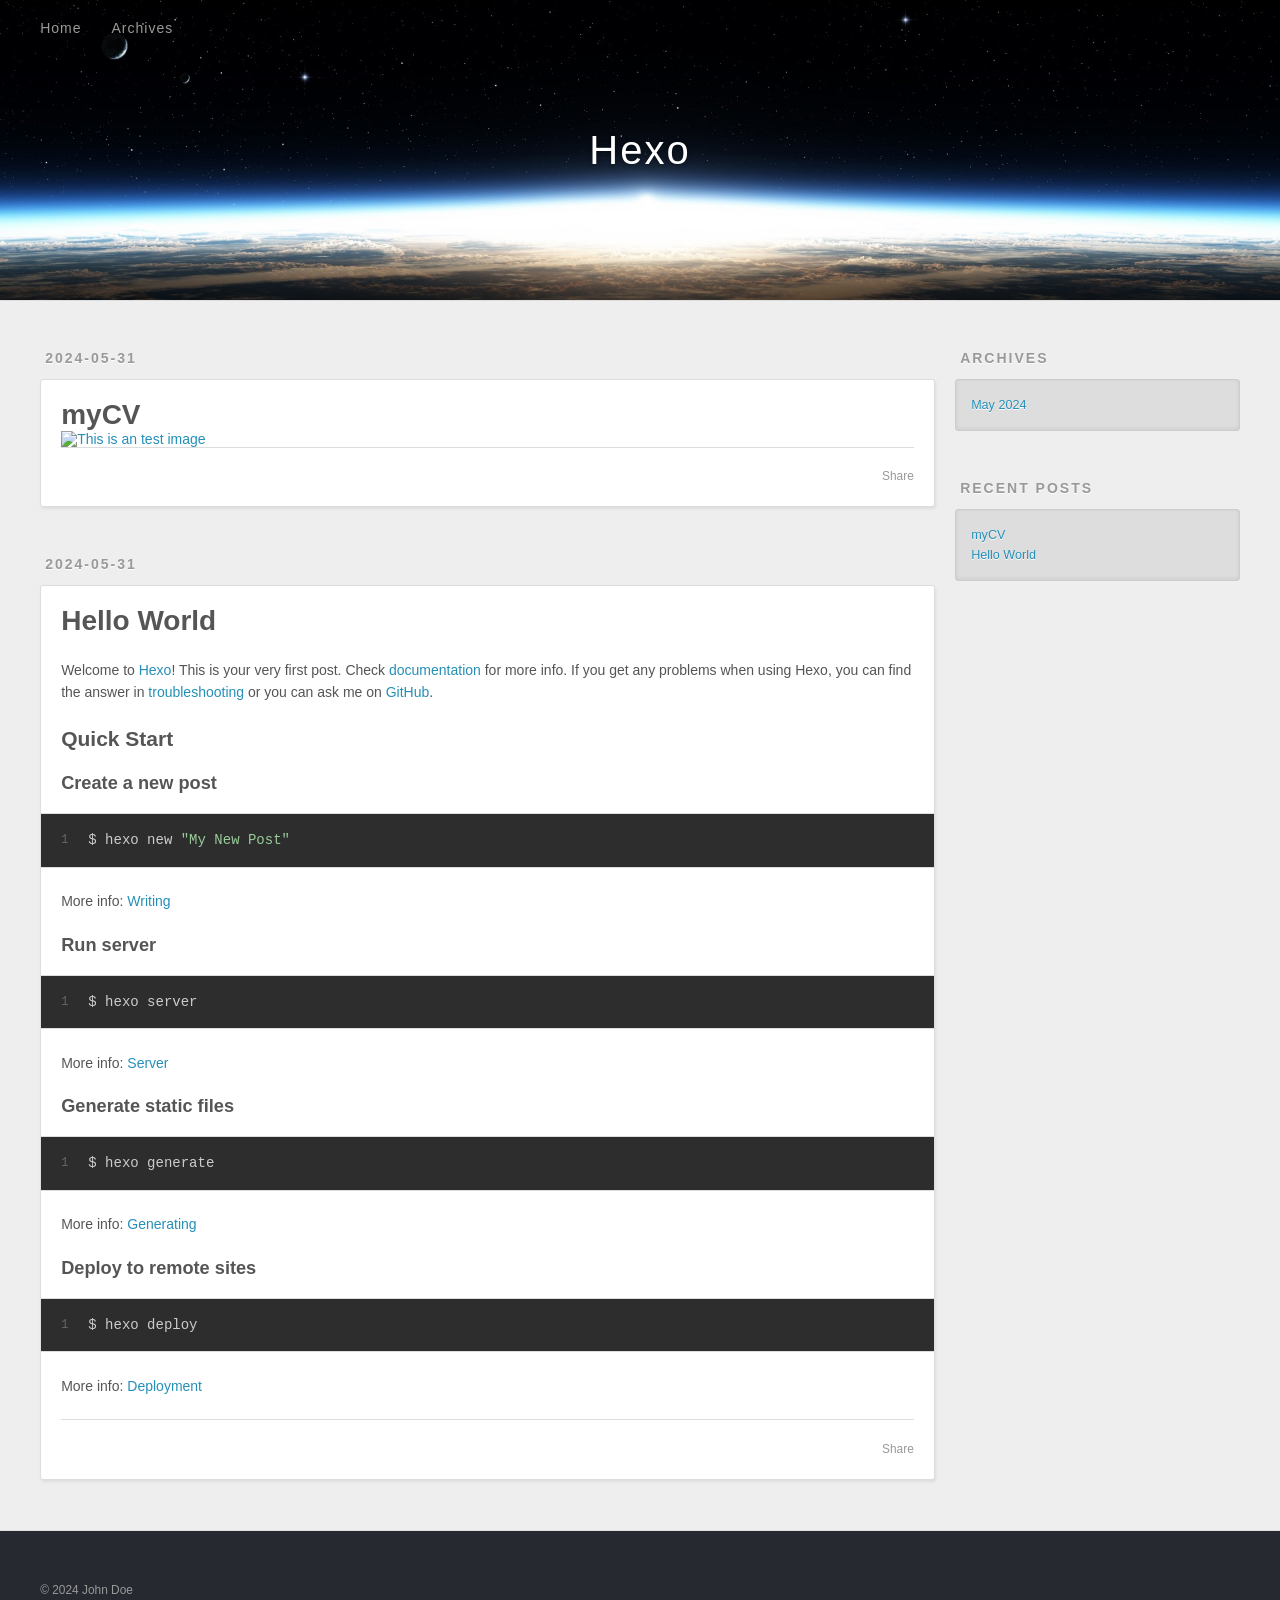
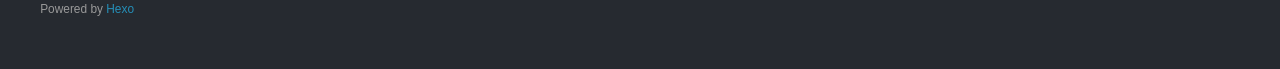
==== index.html @ aafa4cae "Site updated: 2024-05-31 17:45:19" ====
<!DOCTYPE html>
<html>
<head>
  <meta charset="utf-8">
  
  
  <title>Hexo</title>
  <meta name="viewport" content="width=device-width, initial-scale=1, shrink-to-fit=no">
  <meta property="og:type" content="website">
<meta property="og:title" content="Hexo">
<meta property="og:url" content="http://example.com/index.html">
<meta property="og:site_name" content="Hexo">
<meta property="og:locale" content="en_US">
<meta property="article:author" content="John Doe">
<meta name="twitter:card" content="summary">
  
    <link rel="alternate" href="/atom.xml" title="Hexo" type="application/atom+xml">
  
  
    <link rel="shortcut icon" href="/favicon.png">
  
  
  
<link rel="stylesheet" href="/css/style.css">

  
    
<link rel="stylesheet" href="/fancybox/jquery.fancybox.min.css">

  
  
<meta name="generator" content="Hexo 7.2.0"></head>

<body>
  <div id="container">
    <div id="wrap">
      <header id="header">
  <div id="banner"></div>
  <div id="header-outer" class="outer">
    <div id="header-title" class="inner">
      <h1 id="logo-wrap">
        <a href="/" id="logo">Hexo</a>
      </h1>
      
    </div>
    <div id="header-inner" class="inner">
      <nav id="main-nav">
        <a id="main-nav-toggle" class="nav-icon"><span class="fa fa-bars"></span></a>
        
          <a class="main-nav-link" href="/">Home</a>
        
          <a class="main-nav-link" href="/archives">Archives</a>
        
      </nav>
      <nav id="sub-nav">
        
        
          <a class="nav-icon" href="/atom.xml" title="RSS Feed"><span class="fa fa-rss"></span></a>
        
        <a class="nav-icon nav-search-btn" title="Search"><span class="fa fa-search"></span></a>
      </nav>
      <div id="search-form-wrap">
        <form action="//google.com/search" method="get" accept-charset="UTF-8" class="search-form"><input type="search" name="q" class="search-form-input" placeholder="Search"><button type="submit" class="search-form-submit">&#xF002;</button><input type="hidden" name="sitesearch" value="http://example.com"></form>
      </div>
    </div>
  </div>
</header>

      <div class="outer">
        <section id="main">
  
    <article id="post-myCV" class="h-entry article article-type-post" itemprop="blogPost" itemscope itemtype="https://schema.org/BlogPosting">
  <div class="article-meta">
    <a href="/2024/05/31/myCV/" class="article-date">
  <time class="dt-published" datetime="2024-05-31T06:48:18.000Z" itemprop="datePublished">2024-05-31</time>
</a>
    
  </div>
  <div class="article-inner">
    
    
      <header class="article-header">
        
  
    <h1 itemprop="name">
      <a class="p-name article-title" href="/2024/05/31/myCV/">myCV</a>
    </h1>
  

      </header>
    
    <div class="e-content article-entry" itemprop="articleBody">
      
        <img src="/2024/05/31/myCV/test.pdf" class="" title="This is an test image">
      
    </div>
    <footer class="article-footer">
      <a data-url="http://example.com/2024/05/31/myCV/" data-id="clwuhyy7l0001vku20iy27ddk" data-title="myCV" class="article-share-link"><span class="fa fa-share">Share</span></a>
      
      
      
    </footer>
  </div>
  
</article>



  
    <article id="post-hello-world" class="h-entry article article-type-post" itemprop="blogPost" itemscope itemtype="https://schema.org/BlogPosting">
  <div class="article-meta">
    <a href="/2024/05/31/hello-world/" class="article-date">
  <time class="dt-published" datetime="2024-05-31T06:04:32.401Z" itemprop="datePublished">2024-05-31</time>
</a>
    
  </div>
  <div class="article-inner">
    
    
      <header class="article-header">
        
  
    <h1 itemprop="name">
      <a class="p-name article-title" href="/2024/05/31/hello-world/">Hello World</a>
    </h1>
  

      </header>
    
    <div class="e-content article-entry" itemprop="articleBody">
      
        <p>Welcome to <a target="_blank" rel="noopener" href="https://hexo.io/">Hexo</a>! This is your very first post. Check <a target="_blank" rel="noopener" href="https://hexo.io/docs/">documentation</a> for more info. If you get any problems when using Hexo, you can find the answer in <a target="_blank" rel="noopener" href="https://hexo.io/docs/troubleshooting.html">troubleshooting</a> or you can ask me on <a target="_blank" rel="noopener" href="https://github.com/hexojs/hexo/issues">GitHub</a>.</p>
<h2 id="Quick-Start"><a href="#Quick-Start" class="headerlink" title="Quick Start"></a>Quick Start</h2><h3 id="Create-a-new-post"><a href="#Create-a-new-post" class="headerlink" title="Create a new post"></a>Create a new post</h3><figure class="highlight bash"><table><tr><td class="gutter"><pre><span class="line">1</span><br></pre></td><td class="code"><pre><span class="line">$ hexo new <span class="string">&quot;My New Post&quot;</span></span><br></pre></td></tr></table></figure>

<p>More info: <a target="_blank" rel="noopener" href="https://hexo.io/docs/writing.html">Writing</a></p>
<h3 id="Run-server"><a href="#Run-server" class="headerlink" title="Run server"></a>Run server</h3><figure class="highlight bash"><table><tr><td class="gutter"><pre><span class="line">1</span><br></pre></td><td class="code"><pre><span class="line">$ hexo server</span><br></pre></td></tr></table></figure>

<p>More info: <a target="_blank" rel="noopener" href="https://hexo.io/docs/server.html">Server</a></p>
<h3 id="Generate-static-files"><a href="#Generate-static-files" class="headerlink" title="Generate static files"></a>Generate static files</h3><figure class="highlight bash"><table><tr><td class="gutter"><pre><span class="line">1</span><br></pre></td><td class="code"><pre><span class="line">$ hexo generate</span><br></pre></td></tr></table></figure>

<p>More info: <a target="_blank" rel="noopener" href="https://hexo.io/docs/generating.html">Generating</a></p>
<h3 id="Deploy-to-remote-sites"><a href="#Deploy-to-remote-sites" class="headerlink" title="Deploy to remote sites"></a>Deploy to remote sites</h3><figure class="highlight bash"><table><tr><td class="gutter"><pre><span class="line">1</span><br></pre></td><td class="code"><pre><span class="line">$ hexo deploy</span><br></pre></td></tr></table></figure>

<p>More info: <a target="_blank" rel="noopener" href="https://hexo.io/docs/one-command-deployment.html">Deployment</a></p>

      
    </div>
    <footer class="article-footer">
      <a data-url="http://example.com/2024/05/31/hello-world/" data-id="clwuhyy7d0000vku21vg1c2cn" data-title="Hello World" class="article-share-link"><span class="fa fa-share">Share</span></a>
      
      
      
    </footer>
  </div>
  
</article>



  


</section>
        
          <aside id="sidebar">
  
    

  
    

  
    
  
    
  <div class="widget-wrap">
    <h3 class="widget-title">Archives</h3>
    <div class="widget">
      <ul class="archive-list"><li class="archive-list-item"><a class="archive-list-link" href="/archives/2024/05/">May 2024</a></li></ul>
    </div>
  </div>


  
    
  <div class="widget-wrap">
    <h3 class="widget-title">Recent Posts</h3>
    <div class="widget">
      <ul>
        
          <li>
            <a href="/2024/05/31/myCV/">myCV</a>
          </li>
        
          <li>
            <a href="/2024/05/31/hello-world/">Hello World</a>
          </li>
        
      </ul>
    </div>
  </div>

  
</aside>
        
      </div>
      <footer id="footer">
  
  <div class="outer">
    <div id="footer-info" class="inner">
      
      &copy; 2024 John Doe<br>
      Powered by <a href="https://hexo.io/" target="_blank">Hexo</a>
    </div>
  </div>
</footer>

    </div>
    <nav id="mobile-nav">
  
    <a href="/" class="mobile-nav-link">Home</a>
  
    <a href="/archives" class="mobile-nav-link">Archives</a>
  
</nav>
    


<script src="/js/jquery-3.6.4.min.js"></script>



  
<script src="/fancybox/jquery.fancybox.min.js"></script>




<script src="/js/script.js"></script>





  </div>
</body>
</html>
---- css/style.css ----
body {
  width: 100%;
}
body:before,
body:after {
  content: "";
  display: table;
}
body:after {
  clear: both;
}
html,
body,
div,
span,
applet,
object,
iframe,
h1,
h2,
h3,
h4,
h5,
h6,
p,
blockquote,
pre,
a,
abbr,
acronym,
address,
big,
cite,
code,
del,
dfn,
em,
img,
ins,
kbd,
q,
s,
samp,
small,
strike,
strong,
sub,
sup,
tt,
var,
dl,
dt,
dd,
ol,
ul,
li,
fieldset,
form,
label,
legend,
table,
caption,
tbody,
tfoot,
thead,
tr,
th,
td {
  margin: 0;
  padding: 0;
  border: 0;
  outline: 0;
  font-weight: inherit;
  font-style: inherit;
  font-family: inherit;
  font-size: 100%;
  vertical-align: baseline;
}
body {
  line-height: 1;
  color: #000;
  background: #fff;
}
ol,
ul {
  list-style: none;
}
table {
  border-collapse: separate;
  border-spacing: 0;
  vertical-align: middle;
}
caption,
th,
td {
  text-align: left;
  font-weight: normal;
  vertical-align: middle;
}
a img {
  border: none;
}
input,
button {
  margin: 0;
  padding: 0;
}
input::-moz-focus-inner,
button::-moz-focus-inner {
  border: 0;
  padding: 0;
}
html,
body,
#container {
  height: 100%;
}
body {
  background: #eee;
  font: 14px -apple-system, BlinkMacSystemFont, "Segoe UI", "Roboto", "Oxygen", "Ubuntu", "Cantarell", "Fira Sans", "Droid Sans", "Helvetica Neue", sans-serif;
  -webkit-text-size-adjust: 100%;
}
.outer {
  max-width: 1220px;
  margin: 0 auto;
  padding: 0 20px;
}
.outer:before,
.outer:after {
  content: "";
  display: table;
}
.outer:after {
  clear: both;
}
.inner {
  display: inline;
  float: left;
  width: 98.33333333333333%;
  margin: 0 0.833333333333333%;
}
.left,
.alignleft {
  float: left;
}
.right,
.alignright {
  float: right;
}
.clear {
  clear: both;
}
#container {
  position: relative;
}
.mobile-nav-on {
  overflow: hidden;
}
#wrap {
  height: 100%;
  width: 100%;
  position: absolute;
  top: 0;
  left: 0;
  -webkit-transition: 0.2s ease-out;
  -moz-transition: 0.2s ease-out;
  -ms-transition: 0.2s ease-out;
  transition: 0.2s ease-out;
  z-index: 1;
  background: #eee;
}
.mobile-nav-on #wrap {
  left: 280px;
}
@media screen and (min-width: 768px) {
  #main {
    display: inline;
    float: left;
    width: 73.33333333333333%;
    margin: 0 0.833333333333333%;
  }
}
.article-date,
.article-category-link,
.archive-year,
.widget-title {
  text-decoration: none;
  text-transform: uppercase;
  letter-spacing: 2px;
  color: #999;
  margin-bottom: 1em;
  margin-left: 5px;
  line-height: 1em;
  text-shadow: 0 1px #fff;
  font-weight: bold;
}
.article-inner,
.archive-article-inner {
  background: #fff;
  -webkit-box-shadow: 1px 2px 3px #ddd;
  box-shadow: 1px 2px 3px #ddd;
  border: 1px solid #ddd;
  border-radius: 3px;
}
.article-entry h1,
.widget h1 {
  font-size: 2em;
}
.article-entry h2,
.widget h2 {
  font-size: 1.5em;
}
.article-entry h3,
.widget h3 {
  font-size: 1.3em;
}
.article-entry h4,
.widget h4 {
  font-size: 1.2em;
}
.article-entry h5,
.widget h5 {
  font-size: 1em;
}
.article-entry h6,
.widget h6 {
  font-size: 1em;
  color: #999;
}
.article-entry hr,
.widget hr {
  border: 1px dashed #ddd;
}
.article-entry strong,
.widget strong {
  font-weight: bold;
}
.article-entry em,
.widget em,
.article-entry cite,
.widget cite {
  font-style: italic;
}
.article-entry sup,
.widget sup,
.article-entry sub,
.widget sub {
  font-size: 0.75em;
  line-height: 0;
  position: relative;
  vertical-align: baseline;
}
.article-entry sup,
.widget sup {
  top: -0.5em;
}
.article-entry sub,
.widget sub {
  bottom: -0.2em;
}
.article-entry small,
.widget small {
  font-size: 0.85em;
}
.article-entry acronym,
.widget acronym,
.article-entry abbr,
.widget abbr {
  border-bottom: 1px dotted;
}
.article-entry ul,
.widget ul,
.article-entry ol,
.widget ol,
.article-entry dl,
.widget dl {
  margin: 0 20px;
  line-height: 1.6em;
}
.article-entry ul ul,
.widget ul ul,
.article-entry ol ul,
.widget ol ul,
.article-entry ul ol,
.widget ul ol,
.article-entry ol ol,
.widget ol ol {
  margin-top: 0;
  margin-bottom: 0;
}
.article-entry ul,
.widget ul {
  list-style: disc;
}
.article-entry ol,
.widget ol {
  list-style: decimal;
}
.article-entry dt,
.widget dt {
  font-weight: bold;
}
#header {
  height: 300px;
  position: relative;
  border-bottom: 1px solid #ddd;
}
#header:before,
#header:after {
  content: "";
  position: absolute;
  left: 0;
  right: 0;
  height: 40px;
}
#header:before {
  top: 0;
  background: -webkit-linear-gradient(rgba(0,0,0,0.2), transparent);
  background: -moz-linear-gradient(rgba(0,0,0,0.2), transparent);
  background: -ms-linear-gradient(rgba(0,0,0,0.2), transparent);
  background: linear-gradient(rgba(0,0,0,0.2), transparent);
}
#header:after {
  bottom: 0;
  background: -webkit-linear-gradient(transparent, rgba(0,0,0,0.2));
  background: -moz-linear-gradient(transparent, rgba(0,0,0,0.2));
  background: -ms-linear-gradient(transparent, rgba(0,0,0,0.2));
  background: linear-gradient(transparent, rgba(0,0,0,0.2));
}
#header-outer {
  height: 100%;
  position: relative;
}
#header-inner {
  position: relative;
  overflow: hidden;
}
#banner {
  position: absolute;
  top: 0;
  left: 0;
  width: 100%;
  height: 100%;
  background: url("images/banner.jpg") center #000;
  background-size: cover;
  z-index: -1;
}
#header-title {
  text-align: center;
  height: 40px;
  position: absolute;
  top: 50%;
  left: 0;
  margin-top: -20px;
}
#logo,
#subtitle {
  text-decoration: none;
  color: #fff;
  font-weight: 300;
  text-shadow: 0 1px 4px rgba(0,0,0,0.3);
}
#logo {
  font-size: 40px;
  line-height: 40px;
  letter-spacing: 2px;
}
#subtitle {
  font-size: 16px;
  line-height: 16px;
  letter-spacing: 1px;
}
#subtitle-wrap {
  margin-top: 16px;
}
#main-nav {
  float: left;
  margin-left: -15px;
}
.nav-icon,
.main-nav-link {
  float: left;
  color: #fff;
  opacity: 0.6;
  text-decoration: none;
  text-shadow: 0 1px rgba(0,0,0,0.2);
  -webkit-transition: opacity 0.2s;
  -moz-transition: opacity 0.2s;
  -ms-transition: opacity 0.2s;
  transition: opacity 0.2s;
  display: block;
  padding: 20px 15px;
}
.nav-icon:hover,
.main-nav-link:hover {
  opacity: 1;
}
.nav-icon {
  text-align: center;
  font-size: 14px;
  width: 14px;
  height: 14px;
  padding: 20px 15px;
  position: relative;
  cursor: pointer;
}
.main-nav-link {
  font-weight: 300;
  letter-spacing: 1px;
}
@media screen and (max-width: 479px) {
  .main-nav-link {
    display: none;
  }
}
#main-nav-toggle {
  display: none;
}
@media screen and (max-width: 479px) {
  #main-nav-toggle {
    display: block;
  }
}
#sub-nav {
  float: right;
  margin-right: -15px;
}
#search-form-wrap {
  position: absolute;
  top: 15px;
  width: 150px;
  height: 30px;
  right: -150px;
  opacity: 0;
  -webkit-transition: 0.2s ease-out;
  -moz-transition: 0.2s ease-out;
  -ms-transition: 0.2s ease-out;
  transition: 0.2s ease-out;
}
#search-form-wrap.on {
  opacity: 1;
  right: 0;
}
@media screen and (max-width: 479px) {
  #search-form-wrap {
    width: 100%;
    right: -100%;
  }
}
.search-form {
  position: absolute;
  top: 0;
  left: 0;
  right: 0;
  background: #fff;
  padding: 5px 15px;
  border-radius: 15px;
  -webkit-box-shadow: 0 0 10px rgba(0,0,0,0.3);
  box-shadow: 0 0 10px rgba(0,0,0,0.3);
}
.search-form-input {
  border: none;
  background: none;
  color: #555;
  width: 100%;
  font: 13px -apple-system, BlinkMacSystemFont, "Segoe UI", "Roboto", "Oxygen", "Ubuntu", "Cantarell", "Fira Sans", "Droid Sans", "Helvetica Neue", sans-serif;
  outline: none;
}
.search-form-input::-webkit-search-results-decoration,
.search-form-input::-webkit-search-cancel-button {
  -webkit-appearance: none;
}
.search-form-submit {
  position: absolute;
  top: 50%;
  right: 10px;
  margin-top: -7px;
  font: 13px ForkAwesome;
  border: none;
  background: none;
  color: #bbb;
  cursor: pointer;
}
.search-form-submit:hover,
.search-form-submit:focus {
  color: #777;
}
.article {
  margin: 50px 0;
}
.article-inner {
  overflow: hidden;
}
.article-meta:before,
.article-meta:after {
  content: "";
  display: table;
}
.article-meta:after {
  clear: both;
}
.article-date {
  float: left;
}
.article-category {
  float: left;
  line-height: 1em;
  color: #ccc;
  text-shadow: 0 1px #fff;
  margin-left: 8px;
}
.article-category:before {
  content: "\2022";
}
.article-category-link {
  margin: 0 12px 1em;
}
.article-header {
  padding: 20px 20px 0;
}
.article-title {
  text-decoration: none;
  font-size: 2em;
  font-weight: bold;
  color: #555;
  line-height: 1.1em;
  -webkit-transition: color 0.2s;
  -moz-transition: color 0.2s;
  -ms-transition: color 0.2s;
  transition: color 0.2s;
}
a.article-title:hover {
  color: #258fb8;
}
.article-entry {
  color: #555;
  padding: 0 20px;
}
.article-entry:before,
.article-entry:after {
  content: "";
  display: table;
}
.article-entry:after {
  clear: both;
}
.article-entry p,
.article-entry table {
  line-height: 1.6em;
  margin: 1.6em 0;
}
.article-entry h1,
.article-entry h2,
.article-entry h3,
.article-entry h4,
.article-entry h5,
.article-entry h6 {
  font-weight: bold;
}
.article-entry h1,
.article-entry h2,
.article-entry h3,
.article-entry h4,
.article-entry h5,
.article-entry h6 {
  line-height: 1.1em;
  margin: 1.1em 0;
}
.article-entry a {
  color: #258fb8;
  text-decoration: none;
}
.article-entry a:hover {
  text-decoration: underline;
}
.article-entry ul,
.article-entry ol,
.article-entry dl {
  margin-top: 1.6em;
  margin-bottom: 1.6em;
}
.article-entry img,
.article-entry video {
  max-width: 100%;
  height: auto;
  display: block;
  margin: auto;
}
.article-entry iframe {
  border: none;
}
.article-entry table {
  width: 100%;
  border-collapse: collapse;
  border-spacing: 0;
}
.article-entry th {
  font-weight: bold;
  border-bottom: 3px solid #ddd;
  padding-bottom: 0.5em;
}
.article-entry td {
  border-bottom: 1px solid #ddd;
  padding: 10px 0;
}
.article-entry blockquote {
  font-family: Georgia, "Times New Roman", serif;
  margin: 1.6em 20px;
  text-align: center;
}
.article-entry blockquote footer {
  font-size: 14px;
  margin: 1.6em 0;
  font-family: -apple-system, BlinkMacSystemFont, "Segoe UI", "Roboto", "Oxygen", "Ubuntu", "Cantarell", "Fira Sans", "Droid Sans", "Helvetica Neue", sans-serif;
}
.article-entry blockquote footer cite:before {
  content: "—";
  padding: 0 0.5em;
}
.article-entry .pullquote {
  text-align: left;
  width: 45%;
  margin: 0;
}
.article-entry .pullquote.left {
  margin-left: 0.5em;
  margin-right: 1em;
}
.article-entry .pullquote.right {
  margin-right: 0.5em;
  margin-left: 1em;
}
.article-entry .caption {
  color: #999;
  display: block;
  font-size: 0.9em;
  margin-top: 0.5em;
  position: relative;
  text-align: center;
}
.article-entry .video-container {
  position: relative;
  padding-top: 56.25%;
  height: 0;
  overflow: hidden;
}
.article-entry .video-container iframe,
.article-entry .video-container object,
.article-entry .video-container embed {
  position: absolute;
  top: 0;
  left: 0;
  width: 100%;
  height: 100%;
  margin-top: 0;
}
.article-more-link a {
  display: inline-block;
  line-height: 1em;
  padding: 6px 15px;
  border-radius: 15px;
  background: #eee;
  color: #999;
  text-shadow: 0 1px #fff;
  text-decoration: none;
}
.article-more-link a:hover {
  background: #258fb8;
  color: #fff;
  text-decoration: none;
  text-shadow: 0 1px #1e7293;
}
.article-footer {
  font-size: 0.85em;
  line-height: 1.6em;
  border-top: 1px solid #ddd;
  padding-top: 1.6em;
  margin: 0 20px 20px;
}
.article-footer:before,
.article-footer:after {
  content: "";
  display: table;
}
.article-footer:after {
  clear: both;
}
.article-footer a {
  color: #999;
  text-decoration: none;
}
.article-footer a:hover {
  color: #555;
}
.article-tag-list-item {
  float: left;
  margin-right: 10px;
}
.article-tag-list-link:before {
  content: "#";
}
.article-comment-link {
  float: right;
}
.article-comment-link:before {
  padding-right: 8px;
}
.article-share-link {
  cursor: pointer;
  float: right;
  margin-left: 20px;
}
.article-share-link:before {
  padding-right: 6px;
}
#article-nav {
  position: relative;
}
#article-nav:before,
#article-nav:after {
  content: "";
  display: table;
}
#article-nav:after {
  clear: both;
}
@media screen and (min-width: 768px) {
  #article-nav {
    margin: 50px 0;
  }
  #article-nav:before {
    width: 8px;
    height: 8px;
    position: absolute;
    top: 50%;
    left: 50%;
    margin-top: -4px;
    margin-left: -4px;
    content: "";
    border-radius: 50%;
    background: #ddd;
    -webkit-box-shadow: 0 1px 2px #fff;
    box-shadow: 0 1px 2px #fff;
  }
}
.article-nav-link-wrap {
  text-decoration: none;
  text-shadow: 0 1px #fff;
  color: #999;
  -webkit-box-sizing: border-box;
  -moz-box-sizing: border-box;
  box-sizing: border-box;
  margin-top: 50px;
  text-align: center;
  display: block;
}
.article-nav-link-wrap:hover {
  color: #555;
}
@media screen and (min-width: 768px) {
  .article-nav-link-wrap {
    width: 50%;
    margin-top: 0;
  }
}
@media screen and (min-width: 768px) {
  #article-nav-newer {
    float: left;
    text-align: right;
    padding-right: 20px;
  }
}
@media screen and (min-width: 768px) {
  #article-nav-older {
    float: right;
    text-align: left;
    padding-left: 20px;
  }
}
.article-nav-caption {
  text-transform: uppercase;
  letter-spacing: 2px;
  color: #ddd;
  line-height: 1em;
  font-weight: bold;
}
#article-nav-newer .article-nav-caption {
  margin-right: -2px;
}
.article-nav-title {
  font-size: 0.85em;
  line-height: 1.6em;
  margin-top: 0.5em;
}
.article-share-box {
  position: absolute;
  display: none;
  background: #fff;
  -webkit-box-shadow: 1px 2px 10px rgba(0,0,0,0.2);
  box-shadow: 1px 2px 10px rgba(0,0,0,0.2);
  border-radius: 3px;
  margin-left: -145px;
  overflow: hidden;
  z-index: 1;
}
.article-share-box.on {
  display: block;
}
.article-share-input {
  width: 100%;
  background: none;
  -webkit-box-sizing: border-box;
  -moz-box-sizing: border-box;
  box-sizing: border-box;
  font: 14px -apple-system, BlinkMacSystemFont, "Segoe UI", "Roboto", "Oxygen", "Ubuntu", "Cantarell", "Fira Sans", "Droid Sans", "Helvetica Neue", sans-serif;
  padding: 0 15px;
  color: #555;
  outline: none;
  border: 1px solid #ddd;
  border-radius: 3px 3px 0 0;
  height: 36px;
  line-height: 36px;
}
.article-share-links {
  background: #eee;
}
.article-share-links:before,
.article-share-links:after {
  content: "";
  display: table;
}
.article-share-links:after {
  clear: both;
}
.article-share-twitter,
.article-share-facebook,
.article-share-pinterest,
.article-share-linkedin {
  width: 50px;
  height: 36px;
  display: block;
  float: left;
  position: relative;
  color: #999;
  text-shadow: 0 1px #fff;
}
.article-share-twitter:before,
.article-share-facebook:before,
.article-share-pinterest:before,
.article-share-linkedin:before {
  font-size: 20px;
  width: 20px;
  height: 20px;
  position: absolute;
  top: 50%;
  left: 50%;
  margin-top: -10px;
  margin-left: -10px;
  text-align: center;
}
.article-share-twitter:hover,
.article-share-facebook:hover,
.article-share-pinterest:hover,
.article-share-linkedin:hover {
  color: #fff;
}
.article-share-twitter:hover {
  background: #00aced;
  text-shadow: 0 1px #008abe;
}
.article-share-facebook:hover {
  background: #3b5998;
  text-shadow: 0 1px #2f477a;
}
.article-share-pinterest:hover {
  background: #cb2027;
  text-shadow: 0 1px #a21a1f;
}
.article-share-linkedin:hover {
  background: #0077b5;
  text-shadow: 0 1px #005f91;
}
.article-gallery {
  background: #000;
  position: relative;
}
.article-gallery-photos {
  position: relative;
  overflow: hidden;
}
.article-gallery-img {
  display: none;
  max-width: 100%;
}
.article-gallery-img:first-child {
  display: block;
}
.article-gallery-img.loaded {
  position: absolute;
  display: block;
}
.article-gallery-img img {
  display: block;
  max-width: 100%;
  margin: 0 auto;
}
#comments {
  background: #fff;
  -webkit-box-shadow: 1px 2px 3px #ddd;
  box-shadow: 1px 2px 3px #ddd;
  padding: 20px;
  border: 1px solid #ddd;
  border-radius: 3px;
  margin: 50px 0;
}
#comments a {
  color: #258fb8;
}
.archives-wrap {
  margin: 50px 0;
}
.archives:before,
.archives:after {
  content: "";
  display: table;
}
.archives:after {
  clear: both;
}
.archive-year-wrap {
  margin-bottom: 1em;
}
.archives {
  -webkit-column-gap: 10px;
  -moz-column-gap: 10px;
  column-gap: 10px;
}
@media screen and (min-width: 480px) and (max-width: 767px) {
  .archives {
    -webkit-column-count: 2;
    -moz-column-count: 2;
    column-count: 2;
  }
}
@media screen and (min-width: 768px) {
  .archives {
    -webkit-column-count: 3;
    -moz-column-count: 3;
    column-count: 3;
  }
}
.archive-article {
  -webkit-column-break-inside: avoid;
  page-break-inside: avoid;
  overflow: hidden;
  break-inside: avoid-column;
}
.archive-article-inner {
  padding: 10px;
  margin-bottom: 15px;
}
.archive-article-title {
  text-decoration: none;
  font-weight: bold;
  color: #555;
  -webkit-transition: color 0.2s;
  -moz-transition: color 0.2s;
  -ms-transition: color 0.2s;
  transition: color 0.2s;
  line-height: 1.6em;
}
.archive-article-title:hover {
  color: #258fb8;
}
.archive-article-footer {
  margin-top: 1em;
}
.archive-article-date {
  color: #999;
  text-decoration: none;
  font-size: 0.85em;
  line-height: 1em;
  margin-bottom: 0.5em;
  display: block;
}
#page-nav {
  margin: 50px auto;
  background: #fff;
  -webkit-box-shadow: 1px 2px 3px #ddd;
  box-shadow: 1px 2px 3px #ddd;
  border: 1px solid #ddd;
  border-radius: 3px;
  text-align: center;
  color: #999;
  overflow: hidden;
}
#page-nav:before,
#page-nav:after {
  content: "";
  display: table;
}
#page-nav:after {
  clear: both;
}
#page-nav a,
#page-nav span {
  padding: 10px 20px;
  line-height: 1;
  height: 2ex;
}
#page-nav a {
  color: #999;
  text-decoration: none;
}
#page-nav a:hover {
  background: #999;
  color: #fff;
}
#page-nav .prev {
  float: left;
}
#page-nav .next {
  float: right;
}
#page-nav .page-number {
  display: inline-block;
}
@media screen and (max-width: 479px) {
  #page-nav .page-number {
    display: none;
  }
}
#page-nav .current {
  color: #555;
  font-weight: bold;
}
#page-nav .space {
  color: #ddd;
}
#footer {
  background: #262a30;
  padding: 50px 0;
  border-top: 1px solid #ddd;
  color: #999;
}
#footer a {
  color: #258fb8;
  text-decoration: none;
}
#footer a:hover {
  text-decoration: underline;
}
#footer-info {
  line-height: 1.6em;
  font-size: 0.85em;
}
.article-entry pre,
.article-entry .highlight {
  background: #2d2d2d;
  margin: 0 -20px;
  padding: 15px 20px;
  border-style: solid;
  border-color: #ddd;
  border-width: 1px 0;
  overflow: auto;
  color: #ccc;
  line-height: 22.400000000000002px;
}
.article-entry .highlight .gutter pre,
.article-entry .gist .gist-file .gist-data .line-numbers {
  color: #666;
  font-size: 0.85em;
}
.article-entry pre,
.article-entry code {
  font-family: "Source Code Pro", Consolas, Monaco, Menlo, Consolas, monospace;
}
.article-entry code {
  background: #eee;
  text-shadow: 0 1px #fff;
  padding: 0 0.3em;
}
.article-entry pre code {
  background: none;
  text-shadow: none;
  padding: 0;
}
.article-entry .highlight pre {
  border: none;
  margin: 0;
  padding: 0;
}
.article-entry .highlight table {
  margin: 0;
  width: auto;
}
.article-entry .highlight td {
  border: none;
  padding: 0;
}
.article-entry .highlight figcaption {
  font-size: 0.85em;
  color: #999;
  line-height: 1em;
  margin-bottom: 1em;
}
.article-entry .highlight figcaption:before,
.article-entry .highlight figcaption:after {
  content: "";
  display: table;
}
.article-entry .highlight figcaption:after {
  clear: both;
}
.article-entry .highlight figcaption a {
  float: right;
}
.article-entry .highlight .gutter {
  -moz-user-select: none;
  -ms-user-select: none;
  -webkit-user-select: none;
  -webkit-user-select: none;
  -moz-user-select: none;
  -ms-user-select: none;
  user-select: none;
}
.article-entry .highlight .gutter pre {
  text-align: right;
  padding-right: 20px;
}
.article-entry .highlight .line {
  height: 22.400000000000002px;
}
.article-entry .highlight .line.marked {
  background: #515151;
}
.article-entry .gist {
  margin: 0 -20px;
  border-style: solid;
  border-color: #ddd;
  border-width: 1px 0;
  background: #2d2d2d;
  padding: 15px 20px 15px 0;
}
.article-entry .gist .gist-file {
  border: none;
  font-family: "Source Code Pro", Consolas, Monaco, Menlo, Consolas, monospace;
  margin: 0;
}
.article-entry .gist .gist-file .gist-data {
  background: none;
  border: none;
}
.article-entry .gist .gist-file .gist-data .line-numbers {
  background: none;
  border: none;
  padding: 0 20px 0 0;
}
.article-entry .gist .gist-file .gist-data .line-data {
  padding: 0 !important;
}
.article-entry .gist .gist-file .highlight {
  margin: 0;
  padding: 0;
  border: none;
}
.article-entry .gist .gist-file .gist-meta {
  background: #2d2d2d;
  color: #999;
  font: 0.85em -apple-system, BlinkMacSystemFont, "Segoe UI", "Roboto", "Oxygen", "Ubuntu", "Cantarell", "Fira Sans", "Droid Sans", "Helvetica Neue", sans-serif;
  text-shadow: 0 0;
  padding: 0;
  margin-top: 1em;
  margin-left: 20px;
}
.article-entry .gist .gist-file .gist-meta a {
  color: #258fb8;
  font-weight: normal;
}
.article-entry .gist .gist-file .gist-meta a:hover {
  text-decoration: underline;
}
pre .comment,
pre .title {
  color: #999;
}
pre .variable,
pre .attribute,
pre .tag,
pre .regexp,
pre .ruby .constant,
pre .xml .tag .title,
pre .xml .pi,
pre .xml .doctype,
pre .html .doctype,
pre .css .id,
pre .css .class,
pre .css .pseudo {
  color: #f2777a;
}
pre .number,
pre .preprocessor,
pre .built_in,
pre .literal,
pre .params,
pre .constant {
  color: #f99157;
}
pre .class,
pre .ruby .class .title,
pre .css .rules .attribute {
  color: #9c9;
}
pre .string,
pre .value,
pre .inheritance,
pre .header,
pre .ruby .symbol,
pre .xml .cdata {
  color: #9c9;
}
pre .css .hexcolor {
  color: #6cc;
}
pre .function,
pre .python .decorator,
pre .python .title,
pre .ruby .function .title,
pre .ruby .title .keyword,
pre .perl .sub,
pre .javascript .title,
pre .coffeescript .title {
  color: #69c;
}
pre .keyword,
pre .javascript .function {
  color: #c9c;
}
@media screen and (max-width: 479px) {
  #mobile-nav {
    position: absolute;
    top: 0;
    left: 0;
    width: 280px;
    height: 100%;
    background: #191919;
    border-right: 1px solid #fff;
  }
}
@media screen and (max-width: 479px) {
  .mobile-nav-link {
    display: block;
    color: #999;
    text-decoration: none;
    padding: 15px 20px;
    font-weight: bold;
  }
  .mobile-nav-link:hover {
    color: #fff;
  }
}
@media screen and (min-width: 768px) {
  #sidebar {
    display: inline;
    float: left;
    width: 23.333333333333332%;
    margin: 0 0.833333333333333%;
  }
}
.widget-wrap {
  margin: 50px 0;
}
.widget {
  color: #777;
  text-shadow: 0 1px #fff;
  background: #ddd;
  -webkit-box-shadow: 0 -1px 4px #ccc inset;
  box-shadow: 0 -1px 4px #ccc inset;
  border: 1px solid #ccc;
  padding: 15px;
  border-radius: 3px;
}
.widget a {
  color: #258fb8;
  text-decoration: none;
}
.widget a:hover {
  text-decoration: underline;
}
.widget ul ul,
.widget ol ul,
.widget dl ul,
.widget ul ol,
.widget ol ol,
.widget dl ol,
.widget ul dl,
.widget ol dl,
.widget dl dl {
  margin-left: 15px;
  list-style: disc;
}
.widget {
  line-height: 1.6em;
  word-wrap: break-word;
  font-size: 0.9em;
}
.widget ul,
.widget ol {
  list-style: none;
  margin: 0;
}
.widget ul ul,
.widget ol ul,
.widget ul ol,
.widget ol ol {
  margin: 0 20px;
}
.widget ul ul,
.widget ol ul {
  list-style: disc;
}
.widget ul ol,
.widget ol ol {
  list-style: decimal;
}
.category-list-count,
.tag-list-count,
.archive-list-count {
  padding-left: 5px;
  color: #999;
  font-size: 0.85em;
}
.category-list-count:before,
.tag-list-count:before,
.archive-list-count:before {
  content: "(";
}
.category-list-count:after,
.tag-list-count:after,
.archive-list-count:after {
  content: ")";
}
.tagcloud a {
  margin-right: 5px;
  display: inline-block;
}
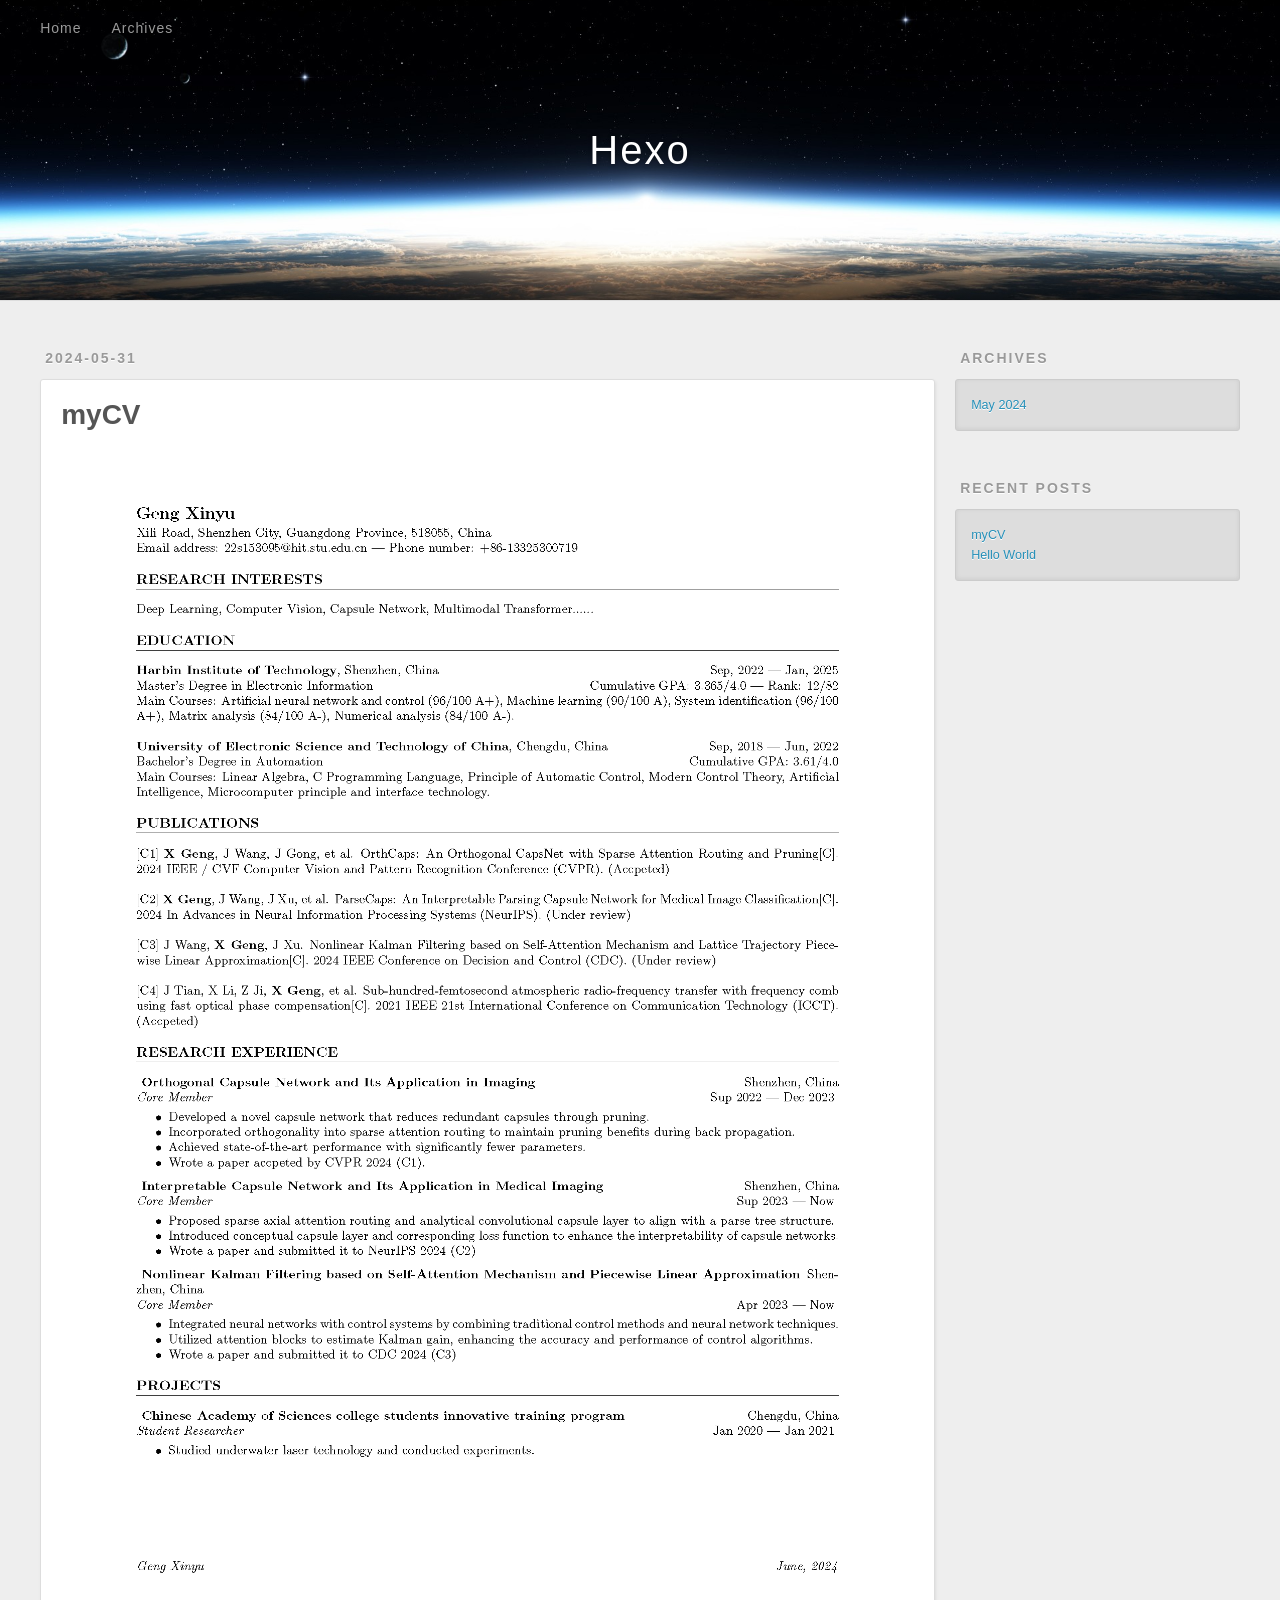
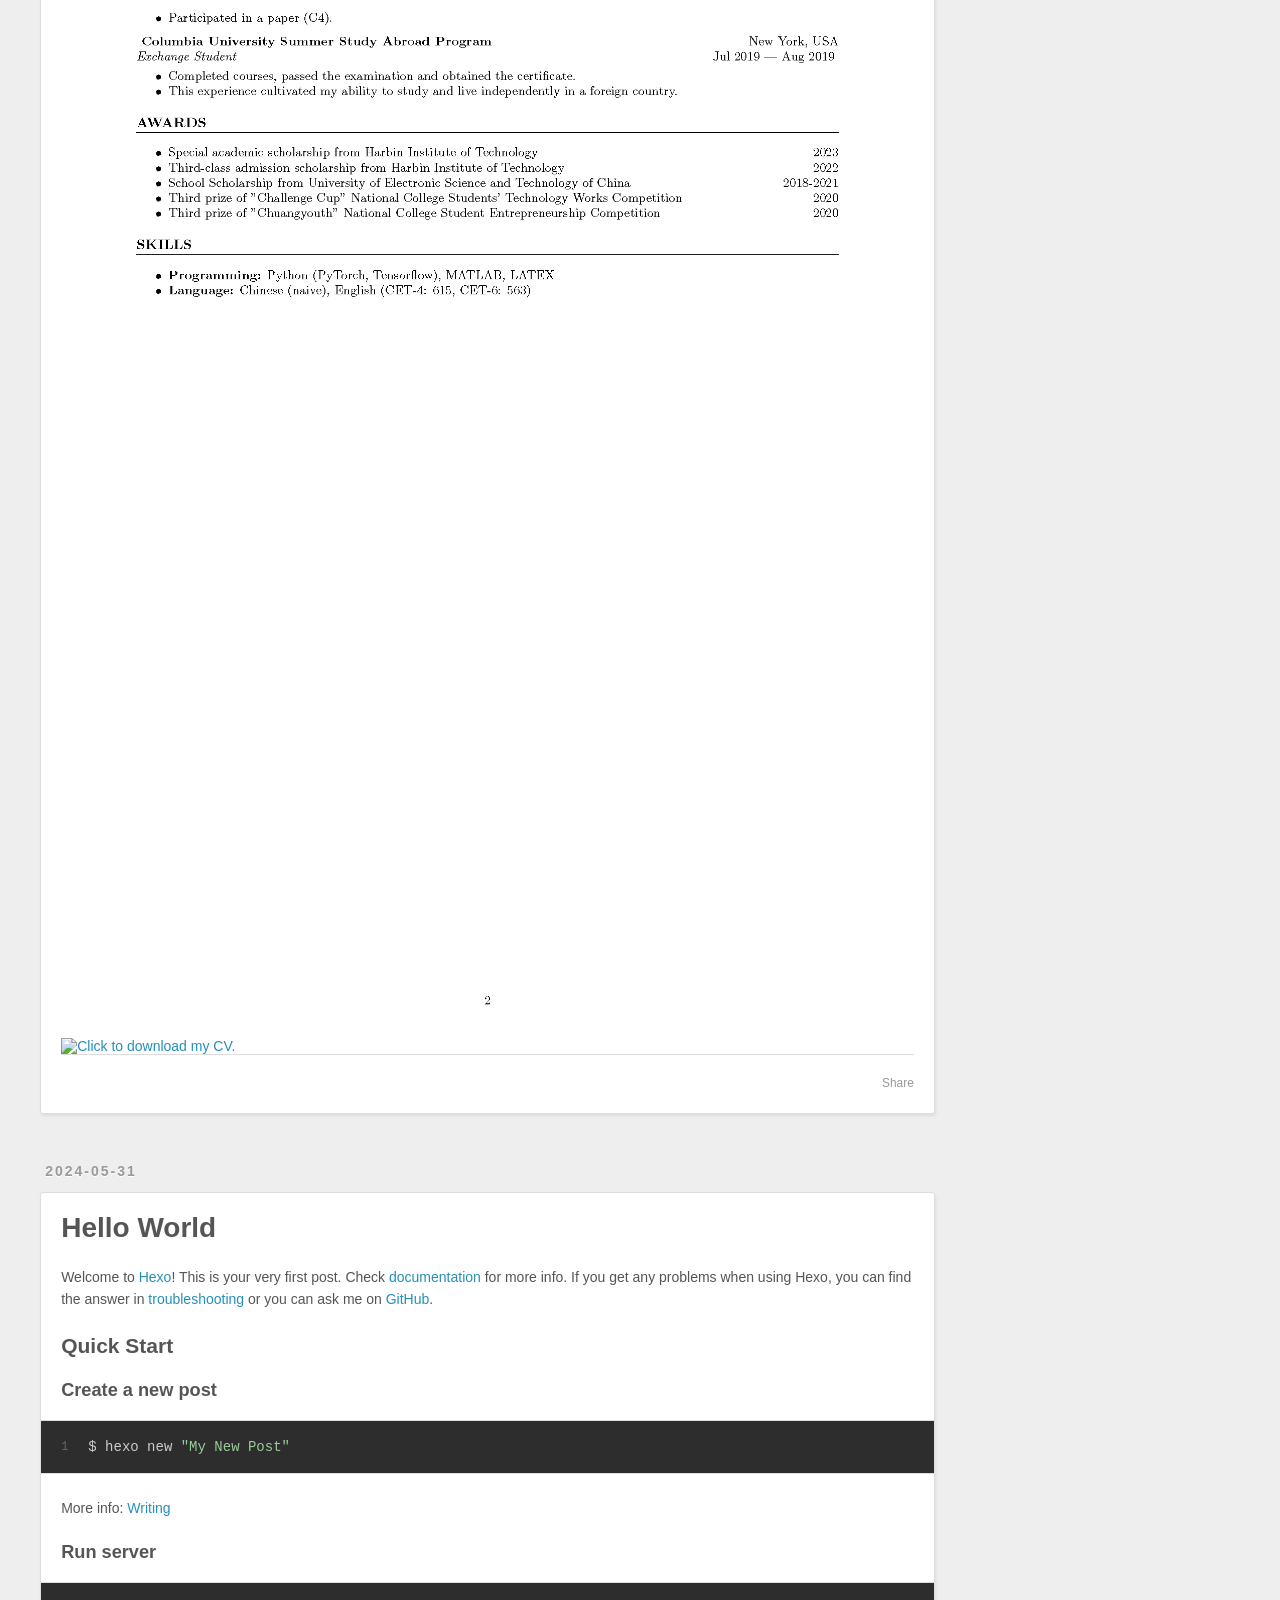
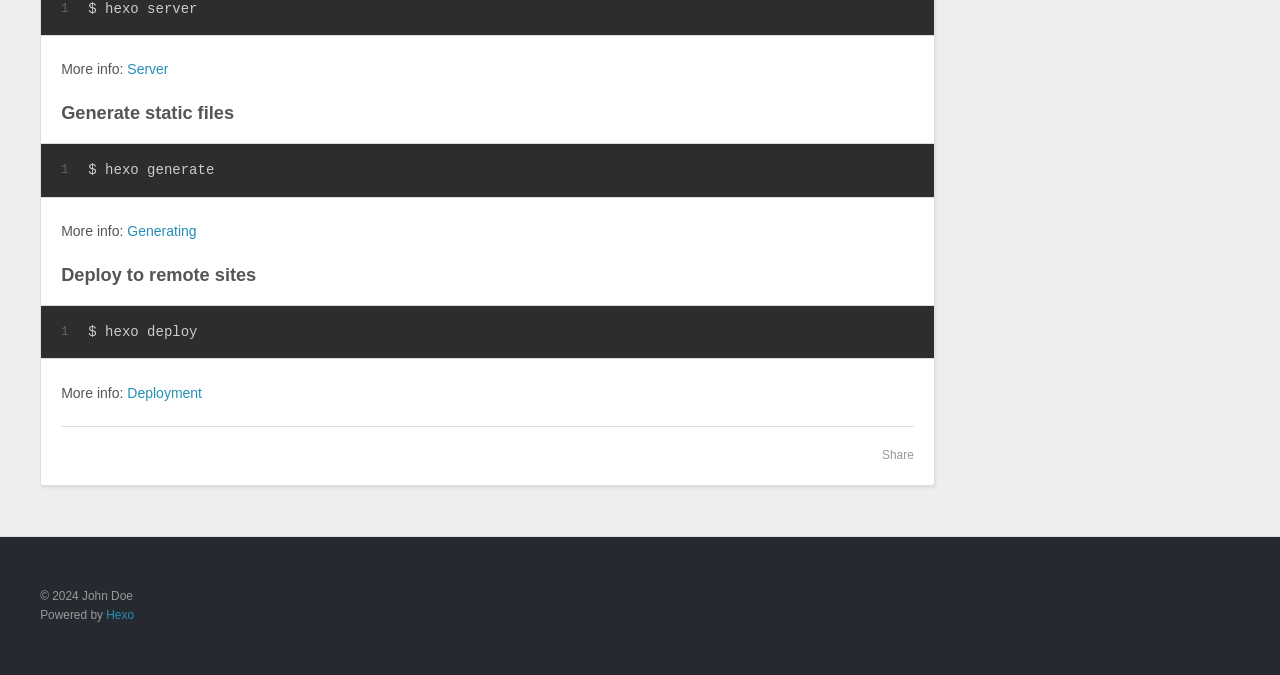
==== commit 572b9dcd: "Site updated: 2024-06-14 14:17:49" ====
--- a/index.html
+++ b/index.html
@@ -91,7 +91,9 @@
     
     <div class="e-content article-entry" itemprop="articleBody">
       
-        <img src="/2024/05/31/myCV/test.pdf" class="" title="This is an test image">
+        <img src="/2024/05/31/myCV/CV_GengXinyu.png" class="" title="CV.">
+<img src="/2024/05/31/myCV/CV2_GengXinyu.png" class="" title="CV2.">
+<img src="/2024/05/31/myCV/CV_GengXinyu.pdf" class="" title="Click to download my CV.">
       
     </div>
     <footer class="article-footer">
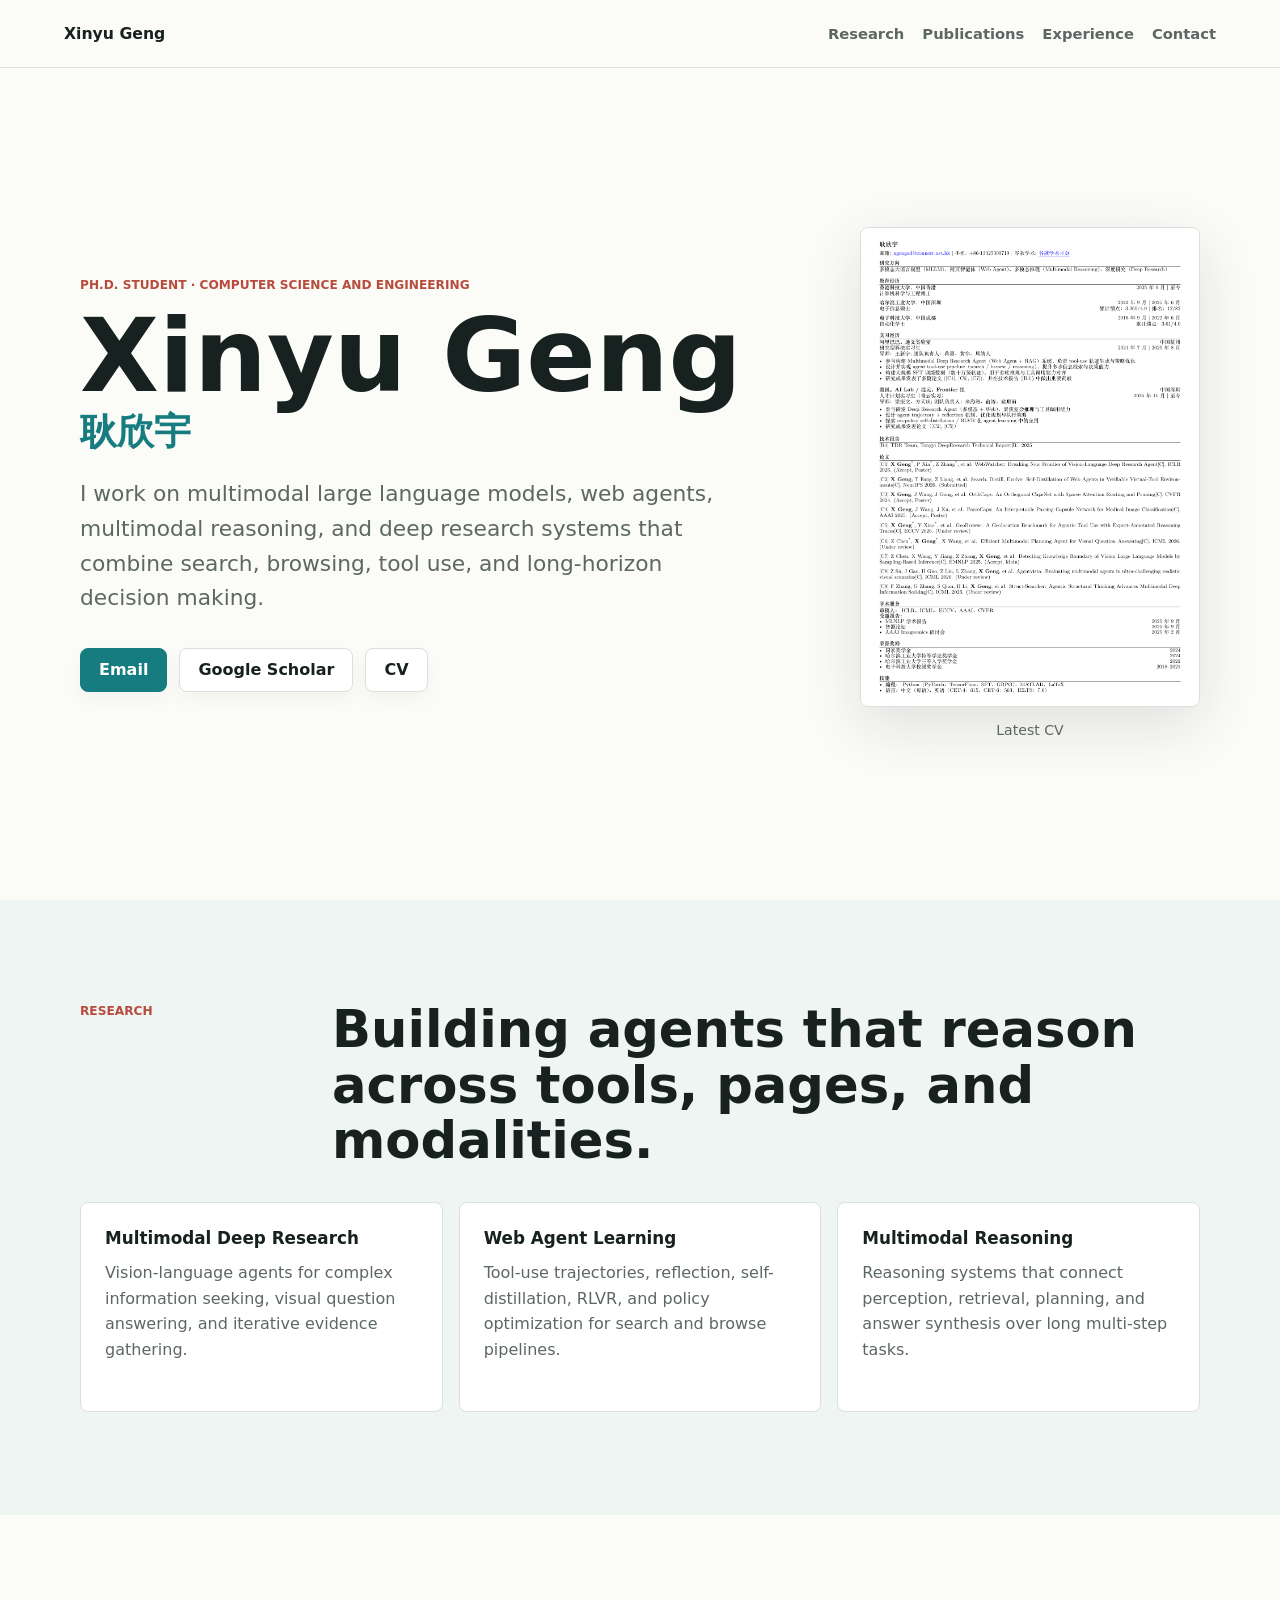
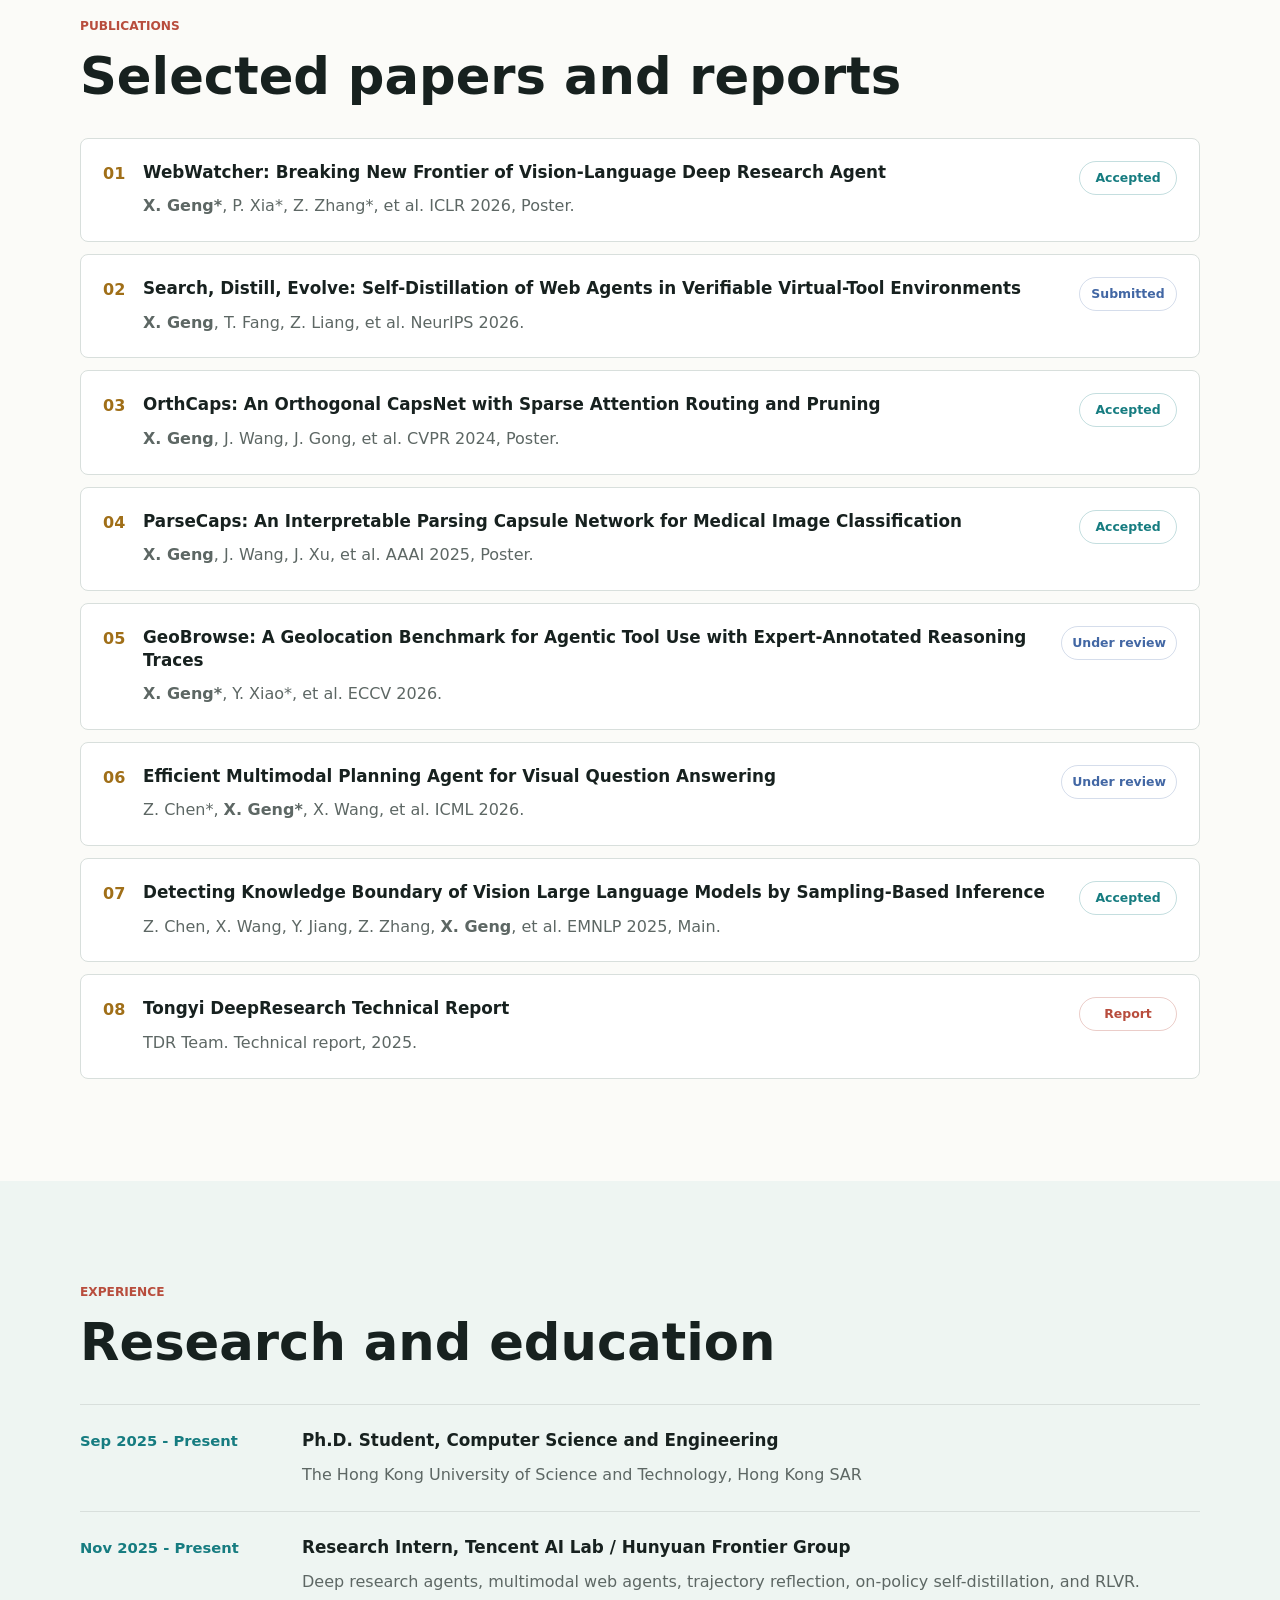
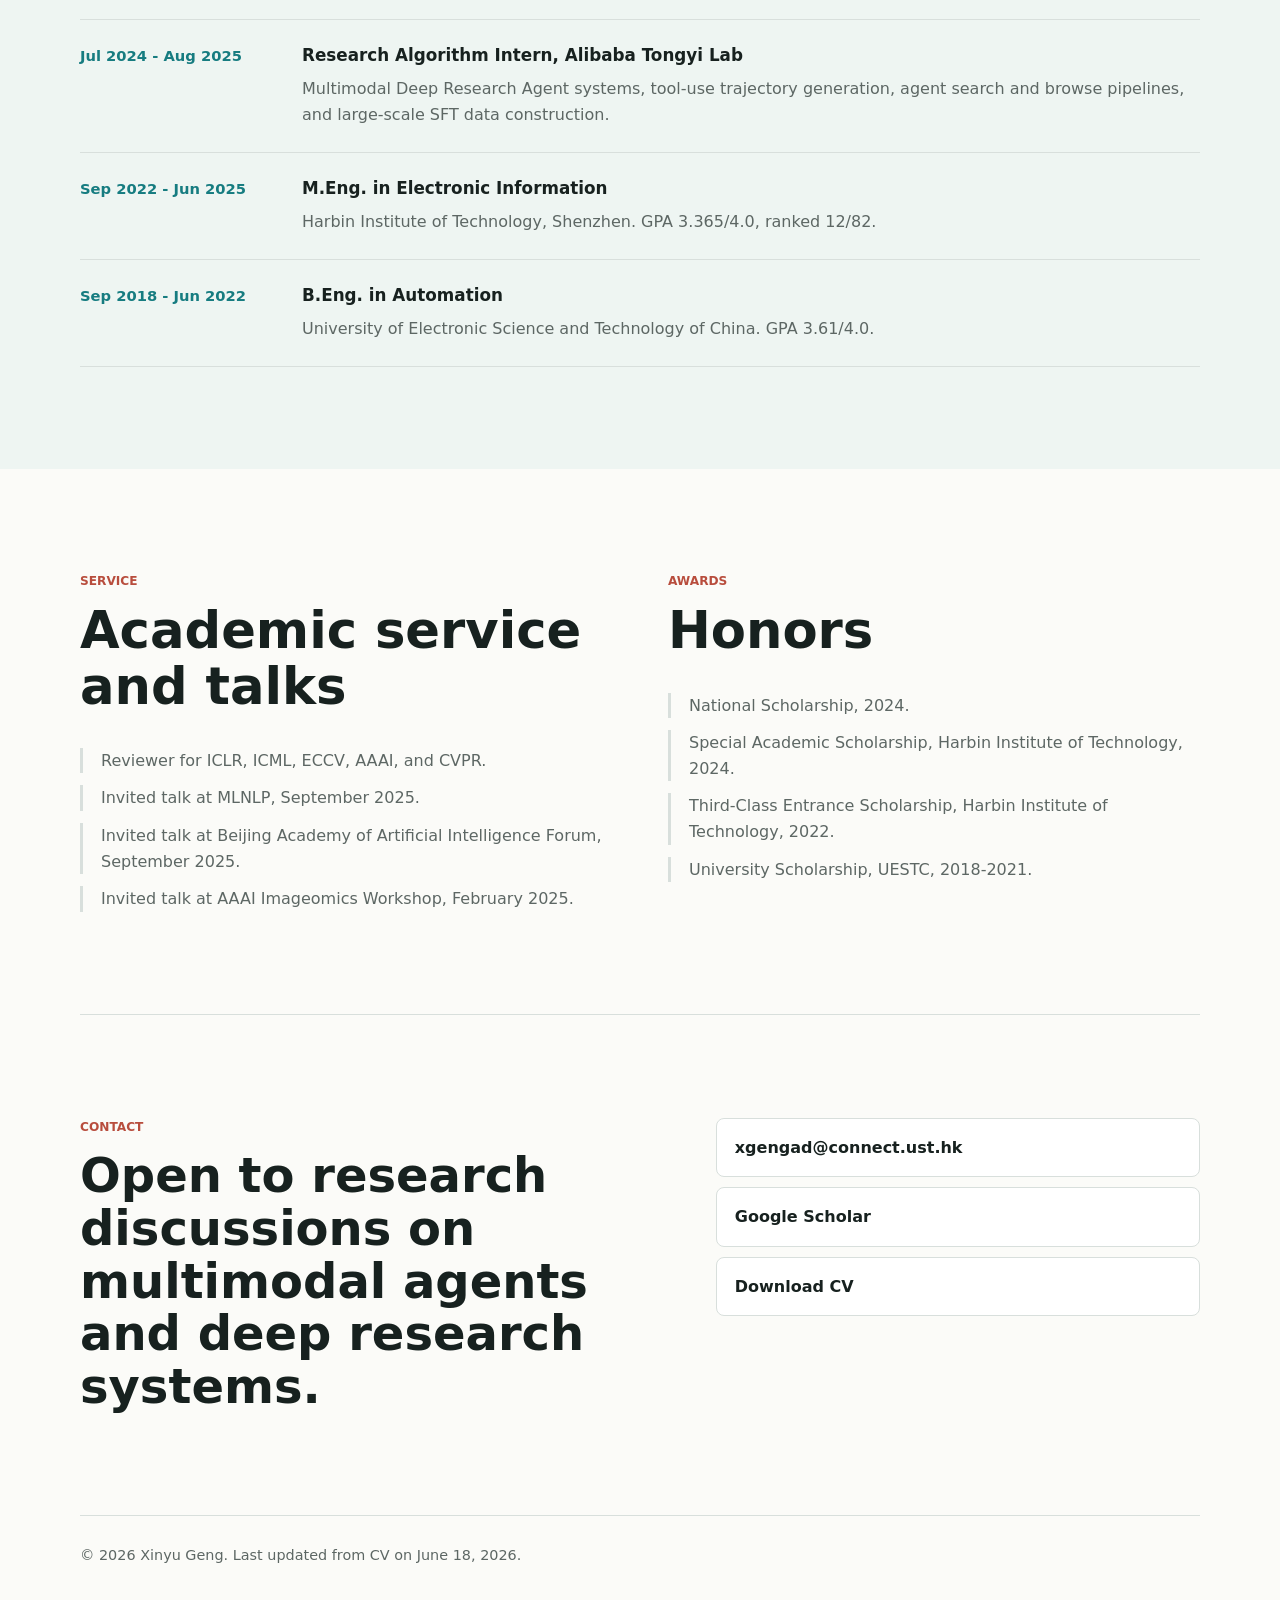
==== commit 407cc645: "Build personal homepage" ====
--- a/index.html
+++ b/index.html
@@ -1,249 +1,226 @@
-<!DOCTYPE html>
-<html>
-<head>
-  <meta charset="utf-8">
-  
-  
-  <title>Hexo</title>
-  <meta name="viewport" content="width=device-width, initial-scale=1, shrink-to-fit=no">
-  <meta property="og:type" content="website">
-<meta property="og:title" content="Hexo">
-<meta property="og:url" content="http://example.com/index.html">
-<meta property="og:site_name" content="Hexo">
-<meta property="og:locale" content="en_US">
-<meta property="article:author" content="John Doe">
-<meta name="twitter:card" content="summary">
-  
-    <link rel="alternate" href="/atom.xml" title="Hexo" type="application/atom+xml">
-  
-  
-    <link rel="shortcut icon" href="/favicon.png">
-  
-  
-  
-<link rel="stylesheet" href="/css/style.css">
-
-  
-    
-<link rel="stylesheet" href="/fancybox/jquery.fancybox.min.css">
-
-  
-  
-<meta name="generator" content="Hexo 7.2.0"></head>
-
-<body>
-  <div id="container">
-    <div id="wrap">
-      <header id="header">
-  <div id="banner"></div>
-  <div id="header-outer" class="outer">
-    <div id="header-title" class="inner">
-      <h1 id="logo-wrap">
-        <a href="/" id="logo">Hexo</a>
-      </h1>
-      
-    </div>
-    <div id="header-inner" class="inner">
-      <nav id="main-nav">
-        <a id="main-nav-toggle" class="nav-icon"><span class="fa fa-bars"></span></a>
-        
-          <a class="main-nav-link" href="/">Home</a>
-        
-          <a class="main-nav-link" href="/archives">Archives</a>
-        
+<!doctype html>
+<html lang="en">
+  <head>
+    <meta charset="utf-8">
+    <meta name="viewport" content="width=device-width, initial-scale=1">
+    <title>Xinyu Geng</title>
+    <meta
+      name="description"
+      content="Xinyu Geng is a Ph.D. student at HKUST working on multimodal large language models, web agents, multimodal reasoning, and deep research."
+    >
+    <meta property="og:title" content="Xinyu Geng">
+    <meta property="og:description" content="Ph.D. student at HKUST. Multimodal LLMs, Web Agents, Multimodal Reasoning, Deep Research.">
+    <meta property="og:type" content="website">
+    <meta property="og:image" content="assets/resume-preview.png">
+    <link rel="stylesheet" href="styles.css">
+  </head>
+  <body>
+    <header class="site-header">
+      <a class="brand" href="#top" aria-label="Xinyu Geng home">Xinyu Geng</a>
+      <nav class="top-nav" aria-label="Primary navigation">
+        <a href="#research">Research</a>
+        <a href="#publications">Publications</a>
+        <a href="#experience">Experience</a>
+        <a href="#contact">Contact</a>
       </nav>
-      <nav id="sub-nav">
-        
-        
-          <a class="nav-icon" href="/atom.xml" title="RSS Feed"><span class="fa fa-rss"></span></a>
-        
-        <a class="nav-icon nav-search-btn" title="Search"><span class="fa fa-search"></span></a>
-      </nav>
-      <div id="search-form-wrap">
-        <form action="//google.com/search" method="get" accept-charset="UTF-8" class="search-form"><input type="search" name="q" class="search-form-input" placeholder="Search"><button type="submit" class="search-form-submit">&#xF002;</button><input type="hidden" name="sitesearch" value="http://example.com"></form>
-      </div>
-    </div>
-  </div>
-</header>
-
-      <div class="outer">
-        <section id="main">
-  
-    <article id="post-myCV" class="h-entry article article-type-post" itemprop="blogPost" itemscope itemtype="https://schema.org/BlogPosting">
-  <div class="article-meta">
-    <a href="/2024/05/31/myCV/" class="article-date">
-  <time class="dt-published" datetime="2024-05-31T06:48:18.000Z" itemprop="datePublished">2024-05-31</time>
-</a>
-    
-  </div>
-  <div class="article-inner">
-    
-    
-      <header class="article-header">
-        
-  
-    <h1 itemprop="name">
-      <a class="p-name article-title" href="/2024/05/31/myCV/">myCV</a>
-    </h1>
-  
-
-      </header>
-    
-    <div class="e-content article-entry" itemprop="articleBody">
-      
-        <img src="/2024/05/31/myCV/CV_GengXinyu.png" class="" title="CV.">
-<img src="/2024/05/31/myCV/CV2_GengXinyu.png" class="" title="CV2.">
-<img src="/2024/05/31/myCV/CV_GengXinyu.pdf" class="" title="Click to download my CV.">
-      
-    </div>
-    <footer class="article-footer">
-      <a data-url="http://example.com/2024/05/31/myCV/" data-id="clwuhyy7l0001vku20iy27ddk" data-title="myCV" class="article-share-link"><span class="fa fa-share">Share</span></a>
-      
-      
-      
+    </header>
+
+    <main id="top">
+      <section class="intro-section">
+        <div class="intro-copy">
+          <p class="eyebrow">Ph.D. Student · Computer Science and Engineering</p>
+          <h1>Xinyu Geng <span lang="zh-Hans">耿欣宇</span></h1>
+          <p class="lead">
+            I work on multimodal large language models, web agents, multimodal reasoning,
+            and deep research systems that combine search, browsing, tool use, and long-horizon
+            decision making.
+          </p>
+          <div class="intro-links" aria-label="Profile links">
+            <a class="button primary" href="mailto:xgengad@connect.ust.hk">Email</a>
+            <a class="button" href="https://scholar.google.com/citations?hl=en&amp;user=rYB-IBwAAAAJ" target="_blank" rel="noreferrer">Google Scholar</a>
+            <a class="button" href="assets/resume-xinyu-geng.pdf">CV</a>
+          </div>
+        </div>
+        <figure class="cv-preview">
+          <a href="assets/resume-xinyu-geng.pdf" aria-label="Open Xinyu Geng CV">
+            <img src="assets/resume-preview.png" alt="Preview of Xinyu Geng's CV">
+          </a>
+          <figcaption>Latest CV</figcaption>
+        </figure>
+      </section>
+
+      <section id="research" class="section band">
+        <div class="section-heading">
+          <p class="eyebrow">Research</p>
+          <h2>Building agents that reason across tools, pages, and modalities.</h2>
+        </div>
+        <div class="research-grid">
+          <article>
+            <h3>Multimodal Deep Research</h3>
+            <p>Vision-language agents for complex information seeking, visual question answering, and iterative evidence gathering.</p>
+          </article>
+          <article>
+            <h3>Web Agent Learning</h3>
+            <p>Tool-use trajectories, reflection, self-distillation, RLVR, and policy optimization for search and browse pipelines.</p>
+          </article>
+          <article>
+            <h3>Multimodal Reasoning</h3>
+            <p>Reasoning systems that connect perception, retrieval, planning, and answer synthesis over long multi-step tasks.</p>
+          </article>
+        </div>
+      </section>
+
+      <section id="publications" class="section">
+        <div class="section-heading compact">
+          <p class="eyebrow">Publications</p>
+          <h2>Selected papers and reports</h2>
+        </div>
+        <ol class="publication-list">
+          <li>
+            <div>
+              <h3>WebWatcher: Breaking New Frontier of Vision-Language Deep Research Agent</h3>
+              <p><strong>X. Geng*</strong>, P. Xia*, Z. Zhang*, et al. ICLR 2026, Poster.</p>
+            </div>
+            <span class="tag accepted">Accepted</span>
+          </li>
+          <li>
+            <div>
+              <h3>Search, Distill, Evolve: Self-Distillation of Web Agents in Verifiable Virtual-Tool Environments</h3>
+              <p><strong>X. Geng</strong>, T. Fang, Z. Liang, et al. NeurIPS 2026.</p>
+            </div>
+            <span class="tag">Submitted</span>
+          </li>
+          <li>
+            <div>
+              <h3>OrthCaps: An Orthogonal CapsNet with Sparse Attention Routing and Pruning</h3>
+              <p><strong>X. Geng</strong>, J. Wang, J. Gong, et al. CVPR 2024, Poster.</p>
+            </div>
+            <span class="tag accepted">Accepted</span>
+          </li>
+          <li>
+            <div>
+              <h3>ParseCaps: An Interpretable Parsing Capsule Network for Medical Image Classification</h3>
+              <p><strong>X. Geng</strong>, J. Wang, J. Xu, et al. AAAI 2025, Poster.</p>
+            </div>
+            <span class="tag accepted">Accepted</span>
+          </li>
+          <li>
+            <div>
+              <h3>GeoBrowse: A Geolocation Benchmark for Agentic Tool Use with Expert-Annotated Reasoning Traces</h3>
+              <p><strong>X. Geng*</strong>, Y. Xiao*, et al. ECCV 2026.</p>
+            </div>
+            <span class="tag">Under review</span>
+          </li>
+          <li>
+            <div>
+              <h3>Efficient Multimodal Planning Agent for Visual Question Answering</h3>
+              <p>Z. Chen*, <strong>X. Geng*</strong>, X. Wang, et al. ICML 2026.</p>
+            </div>
+            <span class="tag">Under review</span>
+          </li>
+          <li>
+            <div>
+              <h3>Detecting Knowledge Boundary of Vision Large Language Models by Sampling-Based Inference</h3>
+              <p>Z. Chen, X. Wang, Y. Jiang, Z. Zhang, <strong>X. Geng</strong>, et al. EMNLP 2025, Main.</p>
+            </div>
+            <span class="tag accepted">Accepted</span>
+          </li>
+          <li>
+            <div>
+              <h3>Tongyi DeepResearch Technical Report</h3>
+              <p>TDR Team. Technical report, 2025.</p>
+            </div>
+            <span class="tag report">Report</span>
+          </li>
+        </ol>
+      </section>
+
+      <section id="experience" class="section band">
+        <div class="section-heading compact">
+          <p class="eyebrow">Experience</p>
+          <h2>Research and education</h2>
+        </div>
+        <div class="timeline">
+          <article class="timeline-item">
+            <div class="time">Sep 2025 - Present</div>
+            <div>
+              <h3>Ph.D. Student, Computer Science and Engineering</h3>
+              <p>The Hong Kong University of Science and Technology, Hong Kong SAR</p>
+            </div>
+          </article>
+          <article class="timeline-item">
+            <div class="time">Nov 2025 - Present</div>
+            <div>
+              <h3>Research Intern, Tencent AI Lab / Hunyuan Frontier Group</h3>
+              <p>Deep research agents, multimodal web agents, trajectory reflection, on-policy self-distillation, and RLVR.</p>
+            </div>
+          </article>
+          <article class="timeline-item">
+            <div class="time">Jul 2024 - Aug 2025</div>
+            <div>
+              <h3>Research Algorithm Intern, Alibaba Tongyi Lab</h3>
+              <p>Multimodal Deep Research Agent systems, tool-use trajectory generation, agent search and browse pipelines, and large-scale SFT data construction.</p>
+            </div>
+          </article>
+          <article class="timeline-item">
+            <div class="time">Sep 2022 - Jun 2025</div>
+            <div>
+              <h3>M.Eng. in Electronic Information</h3>
+              <p>Harbin Institute of Technology, Shenzhen. GPA 3.365/4.0, ranked 12/82.</p>
+            </div>
+          </article>
+          <article class="timeline-item">
+            <div class="time">Sep 2018 - Jun 2022</div>
+            <div>
+              <h3>B.Eng. in Automation</h3>
+              <p>University of Electronic Science and Technology of China. GPA 3.61/4.0.</p>
+            </div>
+          </article>
+        </div>
+      </section>
+
+      <section class="section two-column">
+        <div>
+          <div class="section-heading compact">
+            <p class="eyebrow">Service</p>
+            <h2>Academic service and talks</h2>
+          </div>
+          <ul class="plain-list">
+            <li>Reviewer for ICLR, ICML, ECCV, AAAI, and CVPR.</li>
+            <li>Invited talk at MLNLP, September 2025.</li>
+            <li>Invited talk at Beijing Academy of Artificial Intelligence Forum, September 2025.</li>
+            <li>Invited talk at AAAI Imageomics Workshop, February 2025.</li>
+          </ul>
+        </div>
+        <div>
+          <div class="section-heading compact">
+            <p class="eyebrow">Awards</p>
+            <h2>Honors</h2>
+          </div>
+          <ul class="plain-list">
+            <li>National Scholarship, 2024.</li>
+            <li>Special Academic Scholarship, Harbin Institute of Technology, 2024.</li>
+            <li>Third-Class Entrance Scholarship, Harbin Institute of Technology, 2022.</li>
+            <li>University Scholarship, UESTC, 2018-2021.</li>
+          </ul>
+        </div>
+      </section>
+
+      <section id="contact" class="section contact-section">
+        <div>
+          <p class="eyebrow">Contact</p>
+          <h2>Open to research discussions on multimodal agents and deep research systems.</h2>
+        </div>
+        <div class="contact-links">
+          <a href="mailto:xgengad@connect.ust.hk">xgengad@connect.ust.hk</a>
+          <a href="https://scholar.google.com/citations?hl=en&amp;user=rYB-IBwAAAAJ" target="_blank" rel="noreferrer">Google Scholar</a>
+          <a href="assets/resume-xinyu-geng.pdf">Download CV</a>
+        </div>
+      </section>
+    </main>
+
+    <footer class="site-footer">
+      <p>© 2026 Xinyu Geng. Last updated from CV on June 18, 2026.</p>
     </footer>
-  </div>
-  
-</article>
-
-
-
-  
-    <article id="post-hello-world" class="h-entry article article-type-post" itemprop="blogPost" itemscope itemtype="https://schema.org/BlogPosting">
-  <div class="article-meta">
-    <a href="/2024/05/31/hello-world/" class="article-date">
-  <time class="dt-published" datetime="2024-05-31T06:04:32.401Z" itemprop="datePublished">2024-05-31</time>
-</a>
-    
-  </div>
-  <div class="article-inner">
-    
-    
-      <header class="article-header">
-        
-  
-    <h1 itemprop="name">
-      <a class="p-name article-title" href="/2024/05/31/hello-world/">Hello World</a>
-    </h1>
-  
-
-      </header>
-    
-    <div class="e-content article-entry" itemprop="articleBody">
-      
-        <p>Welcome to <a target="_blank" rel="noopener" href="https://hexo.io/">Hexo</a>! This is your very first post. Check <a target="_blank" rel="noopener" href="https://hexo.io/docs/">documentation</a> for more info. If you get any problems when using Hexo, you can find the answer in <a target="_blank" rel="noopener" href="https://hexo.io/docs/troubleshooting.html">troubleshooting</a> or you can ask me on <a target="_blank" rel="noopener" href="https://github.com/hexojs/hexo/issues">GitHub</a>.</p>
-<h2 id="Quick-Start"><a href="#Quick-Start" class="headerlink" title="Quick Start"></a>Quick Start</h2><h3 id="Create-a-new-post"><a href="#Create-a-new-post" class="headerlink" title="Create a new post"></a>Create a new post</h3><figure class="highlight bash"><table><tr><td class="gutter"><pre><span class="line">1</span><br></pre></td><td class="code"><pre><span class="line">$ hexo new <span class="string">&quot;My New Post&quot;</span></span><br></pre></td></tr></table></figure>
-
-<p>More info: <a target="_blank" rel="noopener" href="https://hexo.io/docs/writing.html">Writing</a></p>
-<h3 id="Run-server"><a href="#Run-server" class="headerlink" title="Run server"></a>Run server</h3><figure class="highlight bash"><table><tr><td class="gutter"><pre><span class="line">1</span><br></pre></td><td class="code"><pre><span class="line">$ hexo server</span><br></pre></td></tr></table></figure>
-
-<p>More info: <a target="_blank" rel="noopener" href="https://hexo.io/docs/server.html">Server</a></p>
-<h3 id="Generate-static-files"><a href="#Generate-static-files" class="headerlink" title="Generate static files"></a>Generate static files</h3><figure class="highlight bash"><table><tr><td class="gutter"><pre><span class="line">1</span><br></pre></td><td class="code"><pre><span class="line">$ hexo generate</span><br></pre></td></tr></table></figure>
-
-<p>More info: <a target="_blank" rel="noopener" href="https://hexo.io/docs/generating.html">Generating</a></p>
-<h3 id="Deploy-to-remote-sites"><a href="#Deploy-to-remote-sites" class="headerlink" title="Deploy to remote sites"></a>Deploy to remote sites</h3><figure class="highlight bash"><table><tr><td class="gutter"><pre><span class="line">1</span><br></pre></td><td class="code"><pre><span class="line">$ hexo deploy</span><br></pre></td></tr></table></figure>
-
-<p>More info: <a target="_blank" rel="noopener" href="https://hexo.io/docs/one-command-deployment.html">Deployment</a></p>
-
-      
-    </div>
-    <footer class="article-footer">
-      <a data-url="http://example.com/2024/05/31/hello-world/" data-id="clwuhyy7d0000vku21vg1c2cn" data-title="Hello World" class="article-share-link"><span class="fa fa-share">Share</span></a>
-      
-      
-      
-    </footer>
-  </div>
-  
-</article>
-
-
-
-  
-
-
-</section>
-        
-          <aside id="sidebar">
-  
-    
-
-  
-    
-
-  
-    
-  
-    
-  <div class="widget-wrap">
-    <h3 class="widget-title">Archives</h3>
-    <div class="widget">
-      <ul class="archive-list"><li class="archive-list-item"><a class="archive-list-link" href="/archives/2024/05/">May 2024</a></li></ul>
-    </div>
-  </div>
-
-
-  
-    
-  <div class="widget-wrap">
-    <h3 class="widget-title">Recent Posts</h3>
-    <div class="widget">
-      <ul>
-        
-          <li>
-            <a href="/2024/05/31/myCV/">myCV</a>
-          </li>
-        
-          <li>
-            <a href="/2024/05/31/hello-world/">Hello World</a>
-          </li>
-        
-      </ul>
-    </div>
-  </div>
-
-  
-</aside>
-        
-      </div>
-      <footer id="footer">
-  
-  <div class="outer">
-    <div id="footer-info" class="inner">
-      
-      &copy; 2024 John Doe<br>
-      Powered by <a href="https://hexo.io/" target="_blank">Hexo</a>
-    </div>
-  </div>
-</footer>
-
-    </div>
-    <nav id="mobile-nav">
-  
-    <a href="/" class="mobile-nav-link">Home</a>
-  
-    <a href="/archives" class="mobile-nav-link">Archives</a>
-  
-</nav>
-    
-
-
-<script src="/js/jquery-3.6.4.min.js"></script>
-
-
-
-  
-<script src="/fancybox/jquery.fancybox.min.js"></script>
-
-
-
-
-<script src="/js/script.js"></script>
-
-
-
-
-
-  </div>
-</body>
-</html>+  </body>
+</html>
--- a/styles.css
+++ b/styles.css
@@ -0,0 +1,467 @@
+:root {
+  color-scheme: light;
+  --bg: #fbfbf8;
+  --surface: #ffffff;
+  --surface-2: #eef5f2;
+  --ink: #17211f;
+  --muted: #5d6764;
+  --line: #d8dfdc;
+  --teal: #167c80;
+  --coral: #b84d3d;
+  --gold: #a06f18;
+  --blue: #4267a4;
+  --shadow: 0 18px 60px rgba(23, 33, 31, 0.12);
+}
+
+* {
+  box-sizing: border-box;
+}
+
+html {
+  scroll-behavior: smooth;
+}
+
+body {
+  margin: 0;
+  background: var(--bg);
+  color: var(--ink);
+  font-family: Inter, ui-sans-serif, system-ui, -apple-system, BlinkMacSystemFont, "Segoe UI", sans-serif;
+  line-height: 1.6;
+}
+
+a {
+  color: inherit;
+}
+
+img {
+  display: block;
+  max-width: 100%;
+}
+
+.site-header {
+  position: sticky;
+  top: 0;
+  z-index: 10;
+  display: flex;
+  align-items: center;
+  justify-content: space-between;
+  gap: 24px;
+  min-height: 68px;
+  padding: 0 5vw;
+  border-bottom: 1px solid rgba(216, 223, 220, 0.9);
+  background: rgba(251, 251, 248, 0.92);
+  backdrop-filter: blur(18px);
+}
+
+.brand {
+  font-size: 0.98rem;
+  font-weight: 800;
+  text-decoration: none;
+  white-space: nowrap;
+}
+
+.top-nav {
+  display: flex;
+  flex-wrap: wrap;
+  justify-content: flex-end;
+  gap: 4px 18px;
+  color: var(--muted);
+  font-size: 0.92rem;
+  font-weight: 650;
+}
+
+.top-nav a {
+  padding: 10px 0;
+  text-decoration: none;
+}
+
+.top-nav a:hover {
+  color: var(--teal);
+}
+
+main {
+  overflow: hidden;
+}
+
+.intro-section,
+.section {
+  width: min(1120px, 90vw);
+  margin: 0 auto;
+}
+
+.intro-section {
+  display: grid;
+  grid-template-columns: minmax(0, 1fr) minmax(280px, 360px);
+  gap: clamp(32px, 7vw, 88px);
+  align-items: center;
+  min-height: calc(100vh - 68px);
+  padding: clamp(56px, 8vw, 104px) 0;
+}
+
+.intro-copy {
+  max-width: 780px;
+}
+
+.eyebrow {
+  margin: 0 0 12px;
+  color: var(--coral);
+  font-size: 0.76rem;
+  font-weight: 800;
+  text-transform: uppercase;
+}
+
+h1,
+h2,
+h3,
+p {
+  overflow-wrap: break-word;
+}
+
+h1 {
+  margin: 0;
+  max-width: 980px;
+  font-size: clamp(3.2rem, 8vw, 6.6rem);
+  line-height: 0.96;
+}
+
+h1 span {
+  display: block;
+  margin-top: 0.22em;
+  color: var(--teal);
+  font-size: 0.36em;
+  font-weight: 750;
+}
+
+.lead {
+  max-width: 780px;
+  margin: 28px 0 0;
+  color: var(--muted);
+  font-size: clamp(1.08rem, 2vw, 1.36rem);
+}
+
+.intro-links {
+  display: flex;
+  flex-wrap: wrap;
+  gap: 12px;
+  margin-top: 32px;
+}
+
+.button {
+  display: inline-flex;
+  align-items: center;
+  justify-content: center;
+  min-height: 44px;
+  padding: 0 18px;
+  border: 1px solid var(--line);
+  border-radius: 8px;
+  background: var(--surface);
+  color: var(--ink);
+  font-weight: 760;
+  text-decoration: none;
+  box-shadow: 0 8px 20px rgba(23, 33, 31, 0.04);
+}
+
+.button:hover {
+  border-color: var(--teal);
+  color: var(--teal);
+}
+
+.button.primary {
+  border-color: var(--teal);
+  background: var(--teal);
+  color: #ffffff;
+}
+
+.cv-preview {
+  margin: 0;
+  justify-self: end;
+  width: min(100%, 340px);
+}
+
+.cv-preview a {
+  display: block;
+  border: 1px solid var(--line);
+  border-radius: 8px;
+  overflow: hidden;
+  background: var(--surface);
+  box-shadow: var(--shadow);
+}
+
+.cv-preview img {
+  width: 100%;
+  aspect-ratio: 210 / 297;
+  object-fit: cover;
+  object-position: top center;
+}
+
+.cv-preview figcaption {
+  margin-top: 12px;
+  color: var(--muted);
+  font-size: 0.88rem;
+  text-align: center;
+}
+
+.section {
+  padding: clamp(64px, 8vw, 104px) 0;
+}
+
+.band {
+  width: 100%;
+  max-width: none;
+  padding-right: max(5vw, calc((100vw - 1120px) / 2));
+  padding-left: max(5vw, calc((100vw - 1120px) / 2));
+  background: var(--surface-2);
+}
+
+.section-heading {
+  display: grid;
+  grid-template-columns: 220px minmax(0, 1fr);
+  gap: 32px;
+  align-items: start;
+  margin-bottom: 34px;
+}
+
+.section-heading.compact {
+  display: block;
+}
+
+.section-heading h2 {
+  margin: 0;
+  max-width: 840px;
+  font-size: clamp(1.85rem, 4vw, 3.35rem);
+  line-height: 1.08;
+}
+
+.research-grid {
+  display: grid;
+  grid-template-columns: repeat(3, minmax(0, 1fr));
+  gap: 16px;
+}
+
+.research-grid article {
+  min-height: 210px;
+  padding: 24px;
+  border: 1px solid var(--line);
+  border-radius: 8px;
+  background: var(--surface);
+}
+
+.research-grid h3,
+.publication-list h3,
+.timeline h3 {
+  margin: 0;
+  font-size: 1.05rem;
+  line-height: 1.35;
+}
+
+.research-grid p,
+.publication-list p,
+.timeline p {
+  margin: 10px 0 0;
+  color: var(--muted);
+}
+
+.publication-list {
+  display: grid;
+  gap: 12px;
+  margin: 0;
+  padding: 0;
+  list-style: none;
+  counter-reset: pub;
+}
+
+.publication-list li {
+  position: relative;
+  display: grid;
+  grid-template-columns: minmax(0, 1fr) auto;
+  gap: 18px;
+  align-items: start;
+  padding: 22px 22px 22px 62px;
+  border: 1px solid var(--line);
+  border-radius: 8px;
+  background: var(--surface);
+}
+
+.publication-list li::before {
+  position: absolute;
+  top: 22px;
+  left: 22px;
+  color: var(--gold);
+  font-weight: 850;
+  content: counter(pub, decimal-leading-zero);
+  counter-increment: pub;
+}
+
+.tag {
+  display: inline-flex;
+  align-items: center;
+  justify-content: center;
+  min-width: 98px;
+  padding: 6px 10px;
+  border: 1px solid rgba(66, 103, 164, 0.22);
+  border-radius: 999px;
+  color: var(--blue);
+  font-size: 0.78rem;
+  font-weight: 800;
+  white-space: nowrap;
+}
+
+.tag.accepted {
+  border-color: rgba(22, 124, 128, 0.25);
+  color: var(--teal);
+}
+
+.tag.report {
+  border-color: rgba(184, 77, 61, 0.28);
+  color: var(--coral);
+}
+
+.timeline {
+  display: grid;
+  gap: 0;
+  border-top: 1px solid var(--line);
+}
+
+.timeline-item {
+  display: grid;
+  grid-template-columns: 190px minmax(0, 1fr);
+  gap: 32px;
+  padding: 24px 0;
+  border-bottom: 1px solid var(--line);
+}
+
+.time {
+  color: var(--teal);
+  font-size: 0.92rem;
+  font-weight: 850;
+}
+
+.two-column {
+  display: grid;
+  grid-template-columns: repeat(2, minmax(0, 1fr));
+  gap: 56px;
+}
+
+.plain-list {
+  display: grid;
+  gap: 12px;
+  margin: 0;
+  padding: 0;
+  color: var(--muted);
+  list-style: none;
+}
+
+.plain-list li {
+  padding-left: 18px;
+  border-left: 3px solid var(--line);
+}
+
+.contact-section {
+  display: grid;
+  grid-template-columns: minmax(0, 1.1fr) minmax(280px, 0.9fr);
+  gap: 44px;
+  align-items: start;
+  border-top: 1px solid var(--line);
+}
+
+.contact-section h2 {
+  margin: 0;
+  font-size: clamp(1.8rem, 4vw, 3rem);
+  line-height: 1.1;
+}
+
+.contact-links {
+  display: grid;
+  gap: 10px;
+}
+
+.contact-links a {
+  padding: 16px 18px;
+  border: 1px solid var(--line);
+  border-radius: 8px;
+  background: var(--surface);
+  color: var(--ink);
+  font-weight: 760;
+  text-decoration: none;
+  overflow-wrap: break-word;
+}
+
+.contact-links a:hover {
+  border-color: var(--teal);
+  color: var(--teal);
+}
+
+.site-footer {
+  width: min(1120px, 90vw);
+  margin: 0 auto;
+  padding: 28px 0 42px;
+  border-top: 1px solid var(--line);
+  color: var(--muted);
+  font-size: 0.9rem;
+}
+
+.site-footer p {
+  margin: 0;
+}
+
+@media (max-width: 900px) {
+  .site-header {
+    align-items: flex-start;
+    flex-direction: column;
+    gap: 4px;
+    padding-top: 14px;
+    padding-bottom: 12px;
+  }
+
+  .top-nav {
+    justify-content: flex-start;
+  }
+
+  .intro-section {
+    grid-template-columns: 1fr;
+    min-height: auto;
+  }
+
+  .cv-preview {
+    justify-self: start;
+    width: min(100%, 300px);
+  }
+
+  .section-heading,
+  .research-grid,
+  .timeline-item,
+  .two-column,
+  .contact-section {
+    grid-template-columns: 1fr;
+  }
+
+  .section-heading {
+    gap: 8px;
+  }
+}
+
+@media (max-width: 640px) {
+  .intro-section,
+  .section,
+  .site-footer {
+    width: min(100% - 32px, 1120px);
+  }
+
+  .band {
+    padding-right: 16px;
+    padding-left: 16px;
+  }
+
+  h1 {
+    font-size: clamp(2.7rem, 16vw, 4.3rem);
+  }
+
+  .publication-list li {
+    grid-template-columns: 1fr;
+    padding: 20px 18px 20px 54px;
+  }
+
+  .tag {
+    justify-self: start;
+  }
+}
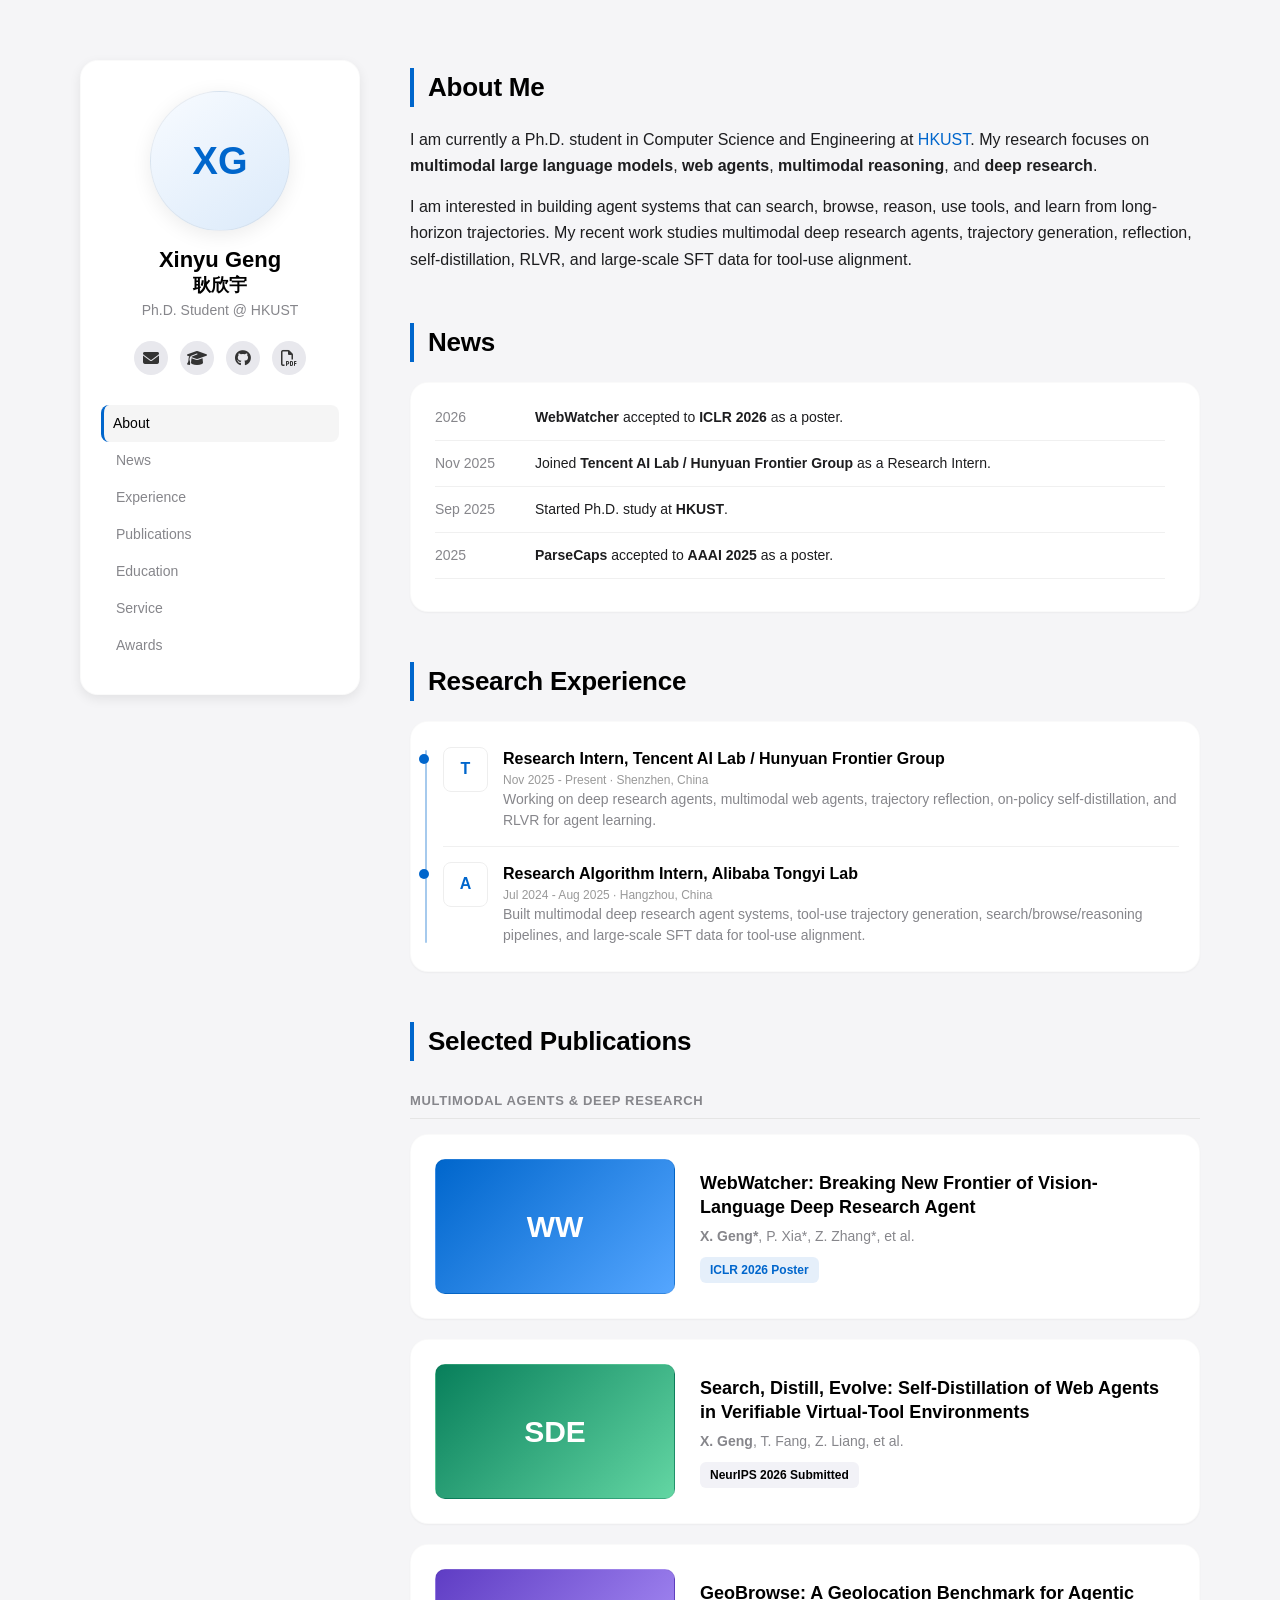
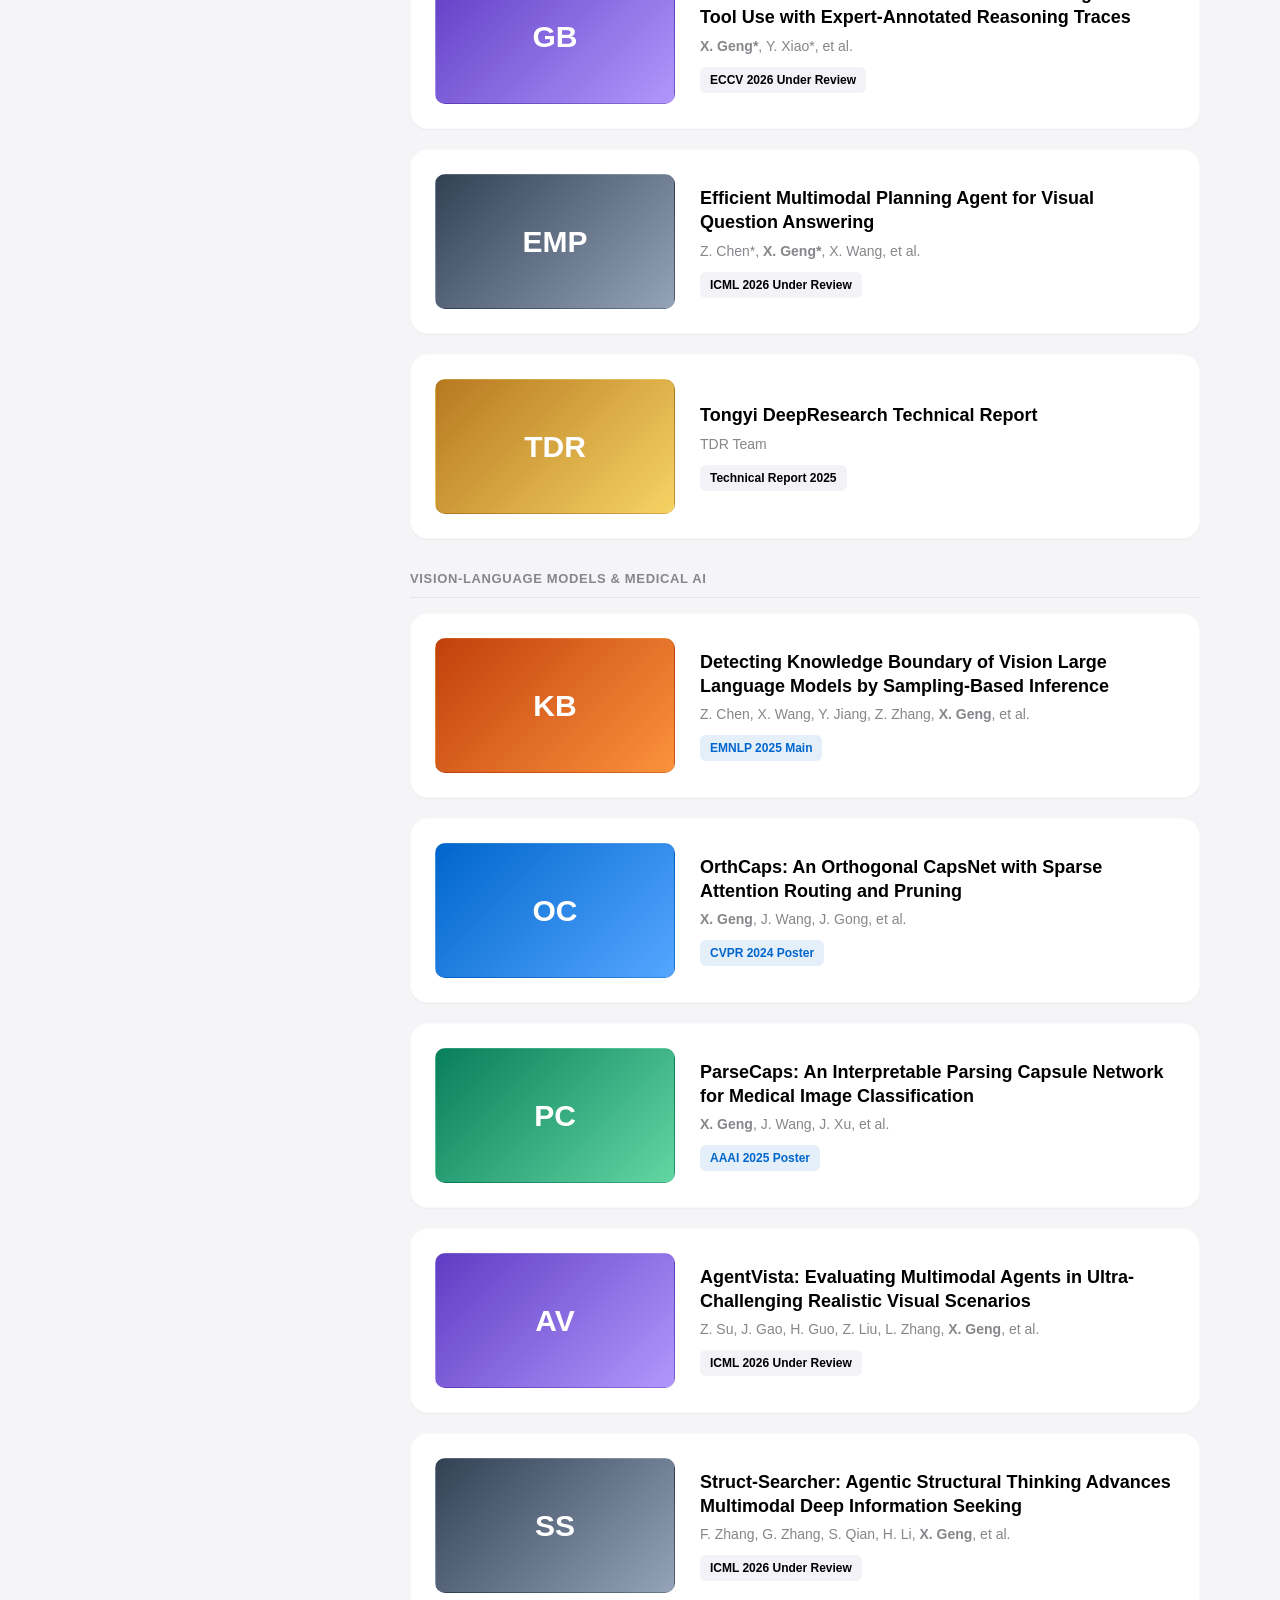
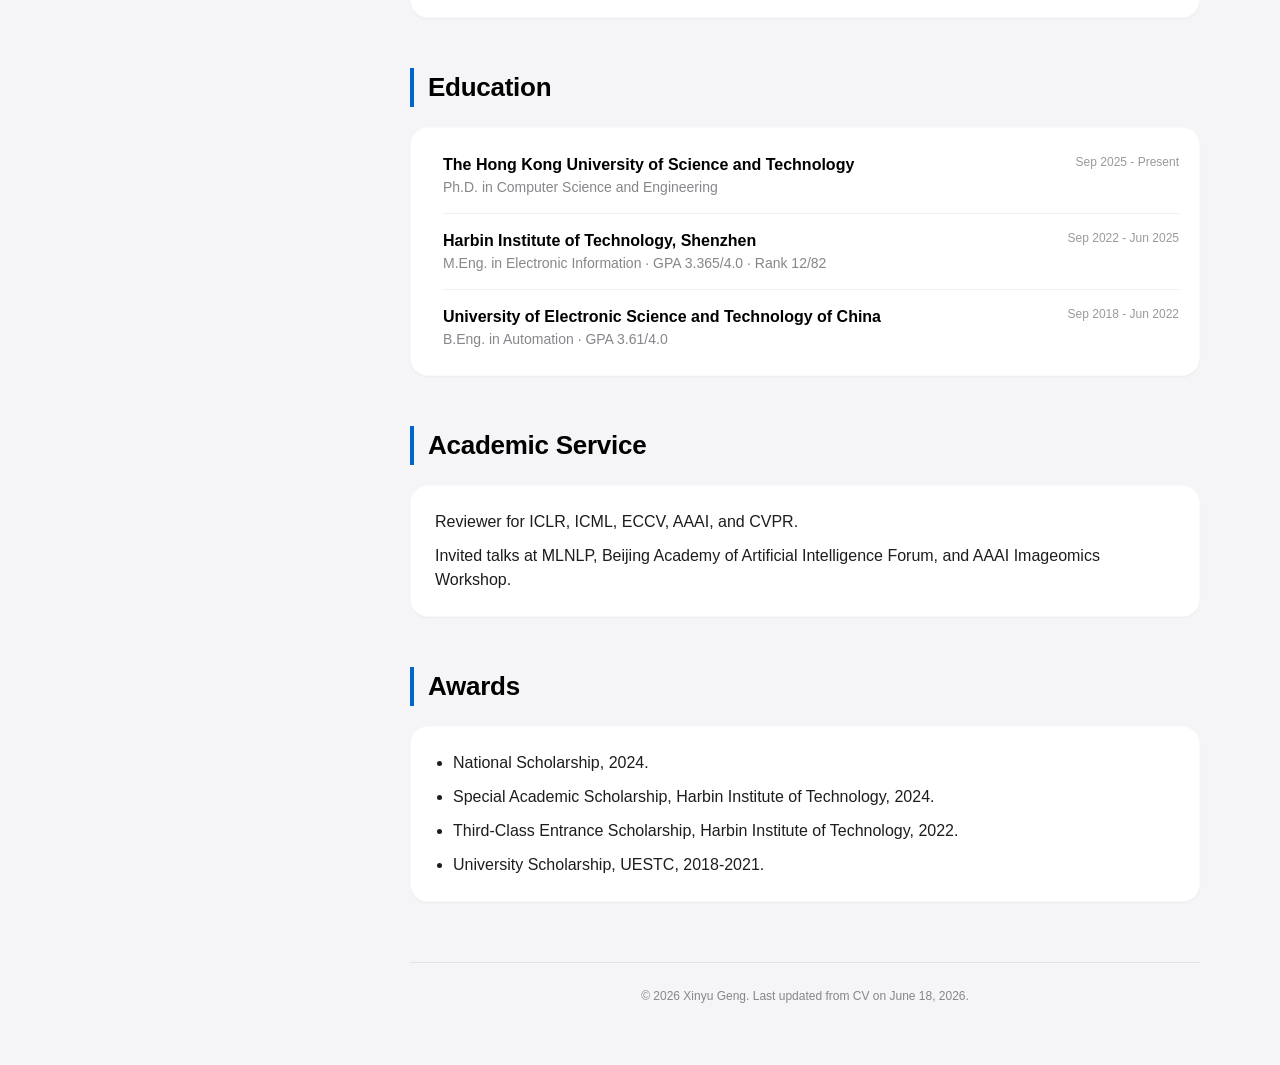
==== commit 1167d3e1: "Simplify homepage layout" ====
--- a/index.html
+++ b/index.html
@@ -11,216 +11,252 @@
     <meta property="og:title" content="Xinyu Geng">
     <meta property="og:description" content="Ph.D. student at HKUST. Multimodal LLMs, Web Agents, Multimodal Reasoning, Deep Research.">
     <meta property="og:type" content="website">
-    <meta property="og:image" content="assets/resume-preview.png">
+    <link rel="stylesheet" href="https://cdnjs.cloudflare.com/ajax/libs/font-awesome/6.4.0/css/all.min.css">
     <link rel="stylesheet" href="styles.css">
   </head>
   <body>
-    <header class="site-header">
-      <a class="brand" href="#top" aria-label="Xinyu Geng home">Xinyu Geng</a>
-      <nav class="top-nav" aria-label="Primary navigation">
-        <a href="#research">Research</a>
-        <a href="#publications">Publications</a>
-        <a href="#experience">Experience</a>
-        <a href="#contact">Contact</a>
-      </nav>
-    </header>
-
-    <main id="top">
-      <section class="intro-section">
-        <div class="intro-copy">
-          <p class="eyebrow">Ph.D. Student · Computer Science and Engineering</p>
-          <h1>Xinyu Geng <span lang="zh-Hans">耿欣宇</span></h1>
-          <p class="lead">
-            I work on multimodal large language models, web agents, multimodal reasoning,
-            and deep research systems that combine search, browsing, tool use, and long-horizon
-            decision making.
-          </p>
-          <div class="intro-links" aria-label="Profile links">
-            <a class="button primary" href="mailto:xgengad@connect.ust.hk">Email</a>
-            <a class="button" href="https://scholar.google.com/citations?hl=en&amp;user=rYB-IBwAAAAJ" target="_blank" rel="noreferrer">Google Scholar</a>
-            <a class="button" href="assets/resume-xinyu-geng.pdf">CV</a>
-          </div>
-        </div>
-        <figure class="cv-preview">
-          <a href="assets/resume-xinyu-geng.pdf" aria-label="Open Xinyu Geng CV">
-            <img src="assets/resume-preview.png" alt="Preview of Xinyu Geng's CV">
-          </a>
-          <figcaption>Latest CV</figcaption>
-        </figure>
-      </section>
-
-      <section id="research" class="section band">
-        <div class="section-heading">
-          <p class="eyebrow">Research</p>
-          <h2>Building agents that reason across tools, pages, and modalities.</h2>
-        </div>
-        <div class="research-grid">
-          <article>
-            <h3>Multimodal Deep Research</h3>
-            <p>Vision-language agents for complex information seeking, visual question answering, and iterative evidence gathering.</p>
-          </article>
-          <article>
-            <h3>Web Agent Learning</h3>
-            <p>Tool-use trajectories, reflection, self-distillation, RLVR, and policy optimization for search and browse pipelines.</p>
-          </article>
-          <article>
-            <h3>Multimodal Reasoning</h3>
-            <p>Reasoning systems that connect perception, retrieval, planning, and answer synthesis over long multi-step tasks.</p>
-          </article>
-        </div>
-      </section>
-
-      <section id="publications" class="section">
-        <div class="section-heading compact">
-          <p class="eyebrow">Publications</p>
-          <h2>Selected papers and reports</h2>
-        </div>
-        <ol class="publication-list">
-          <li>
-            <div>
-              <h3>WebWatcher: Breaking New Frontier of Vision-Language Deep Research Agent</h3>
-              <p><strong>X. Geng*</strong>, P. Xia*, Z. Zhang*, et al. ICLR 2026, Poster.</p>
-            </div>
-            <span class="tag accepted">Accepted</span>
-          </li>
-          <li>
-            <div>
-              <h3>Search, Distill, Evolve: Self-Distillation of Web Agents in Verifiable Virtual-Tool Environments</h3>
-              <p><strong>X. Geng</strong>, T. Fang, Z. Liang, et al. NeurIPS 2026.</p>
-            </div>
-            <span class="tag">Submitted</span>
-          </li>
-          <li>
-            <div>
-              <h3>OrthCaps: An Orthogonal CapsNet with Sparse Attention Routing and Pruning</h3>
-              <p><strong>X. Geng</strong>, J. Wang, J. Gong, et al. CVPR 2024, Poster.</p>
-            </div>
-            <span class="tag accepted">Accepted</span>
-          </li>
-          <li>
-            <div>
-              <h3>ParseCaps: An Interpretable Parsing Capsule Network for Medical Image Classification</h3>
-              <p><strong>X. Geng</strong>, J. Wang, J. Xu, et al. AAAI 2025, Poster.</p>
-            </div>
-            <span class="tag accepted">Accepted</span>
-          </li>
-          <li>
-            <div>
-              <h3>GeoBrowse: A Geolocation Benchmark for Agentic Tool Use with Expert-Annotated Reasoning Traces</h3>
-              <p><strong>X. Geng*</strong>, Y. Xiao*, et al. ECCV 2026.</p>
-            </div>
-            <span class="tag">Under review</span>
-          </li>
-          <li>
-            <div>
-              <h3>Efficient Multimodal Planning Agent for Visual Question Answering</h3>
-              <p>Z. Chen*, <strong>X. Geng*</strong>, X. Wang, et al. ICML 2026.</p>
-            </div>
-            <span class="tag">Under review</span>
-          </li>
-          <li>
-            <div>
-              <h3>Detecting Knowledge Boundary of Vision Large Language Models by Sampling-Based Inference</h3>
-              <p>Z. Chen, X. Wang, Y. Jiang, Z. Zhang, <strong>X. Geng</strong>, et al. EMNLP 2025, Main.</p>
-            </div>
-            <span class="tag accepted">Accepted</span>
-          </li>
-          <li>
-            <div>
-              <h3>Tongyi DeepResearch Technical Report</h3>
-              <p>TDR Team. Technical report, 2025.</p>
-            </div>
-            <span class="tag report">Report</span>
-          </li>
-        </ol>
-      </section>
-
-      <section id="experience" class="section band">
-        <div class="section-heading compact">
-          <p class="eyebrow">Experience</p>
-          <h2>Research and education</h2>
-        </div>
-        <div class="timeline">
-          <article class="timeline-item">
-            <div class="time">Sep 2025 - Present</div>
-            <div>
-              <h3>Ph.D. Student, Computer Science and Engineering</h3>
-              <p>The Hong Kong University of Science and Technology, Hong Kong SAR</p>
-            </div>
-          </article>
-          <article class="timeline-item">
-            <div class="time">Nov 2025 - Present</div>
-            <div>
-              <h3>Research Intern, Tencent AI Lab / Hunyuan Frontier Group</h3>
-              <p>Deep research agents, multimodal web agents, trajectory reflection, on-policy self-distillation, and RLVR.</p>
-            </div>
-          </article>
-          <article class="timeline-item">
-            <div class="time">Jul 2024 - Aug 2025</div>
-            <div>
-              <h3>Research Algorithm Intern, Alibaba Tongyi Lab</h3>
-              <p>Multimodal Deep Research Agent systems, tool-use trajectory generation, agent search and browse pipelines, and large-scale SFT data construction.</p>
-            </div>
-          </article>
-          <article class="timeline-item">
-            <div class="time">Sep 2022 - Jun 2025</div>
-            <div>
-              <h3>M.Eng. in Electronic Information</h3>
-              <p>Harbin Institute of Technology, Shenzhen. GPA 3.365/4.0, ranked 12/82.</p>
-            </div>
-          </article>
-          <article class="timeline-item">
-            <div class="time">Sep 2018 - Jun 2022</div>
-            <div>
-              <h3>B.Eng. in Automation</h3>
-              <p>University of Electronic Science and Technology of China. GPA 3.61/4.0.</p>
-            </div>
-          </article>
-        </div>
-      </section>
-
-      <section class="section two-column">
-        <div>
-          <div class="section-heading compact">
-            <p class="eyebrow">Service</p>
-            <h2>Academic service and talks</h2>
-          </div>
-          <ul class="plain-list">
-            <li>Reviewer for ICLR, ICML, ECCV, AAAI, and CVPR.</li>
-            <li>Invited talk at MLNLP, September 2025.</li>
-            <li>Invited talk at Beijing Academy of Artificial Intelligence Forum, September 2025.</li>
-            <li>Invited talk at AAAI Imageomics Workshop, February 2025.</li>
+    <div class="container">
+      <aside class="sidebar">
+        <div class="profile-card">
+          <div class="avatar" aria-hidden="true">XG</div>
+          <h1 class="name">Xinyu Geng <span lang="zh-Hans">耿欣宇</span></h1>
+          <div class="role">Ph.D. Student @ HKUST</div>
+
+          <div class="social-links" aria-label="Profile links">
+            <a href="mailto:xgengad@connect.ust.hk" class="social-btn" aria-label="Email"><i class="fa-solid fa-envelope"></i></a>
+            <a href="https://scholar.google.com.hk/citations?user=rYB-IBwAAAAJ&amp;hl=zh-CN&amp;authuser=1" target="_blank" rel="noreferrer" class="social-btn" aria-label="Google Scholar"><i class="fa-solid fa-graduation-cap"></i></a>
+            <a href="https://github.com/ornamentt" target="_blank" rel="noreferrer" class="social-btn" aria-label="GitHub"><i class="fa-brands fa-github"></i></a>
+            <a href="assets/resume-xinyu-geng.pdf" class="social-btn" aria-label="CV"><i class="fa-regular fa-file-pdf"></i></a>
+          </div>
+
+          <ul class="nav-menu">
+            <li><a href="#about" class="nav-link active">About</a></li>
+            <li><a href="#news" class="nav-link">News</a></li>
+            <li><a href="#experience" class="nav-link">Experience</a></li>
+            <li><a href="#publications" class="nav-link">Publications</a></li>
+            <li><a href="#education" class="nav-link">Education</a></li>
+            <li><a href="#service" class="nav-link">Service</a></li>
+            <li><a href="#awards" class="nav-link">Awards</a></li>
           </ul>
         </div>
-        <div>
-          <div class="section-heading compact">
-            <p class="eyebrow">Awards</p>
-            <h2>Honors</h2>
-          </div>
-          <ul class="plain-list">
-            <li>National Scholarship, 2024.</li>
-            <li>Special Academic Scholarship, Harbin Institute of Technology, 2024.</li>
-            <li>Third-Class Entrance Scholarship, Harbin Institute of Technology, 2022.</li>
-            <li>University Scholarship, UESTC, 2018-2021.</li>
-          </ul>
-        </div>
-      </section>
-
-      <section id="contact" class="section contact-section">
-        <div>
-          <p class="eyebrow">Contact</p>
-          <h2>Open to research discussions on multimodal agents and deep research systems.</h2>
-        </div>
-        <div class="contact-links">
-          <a href="mailto:xgengad@connect.ust.hk">xgengad@connect.ust.hk</a>
-          <a href="https://scholar.google.com/citations?hl=en&amp;user=rYB-IBwAAAAJ" target="_blank" rel="noreferrer">Google Scholar</a>
-          <a href="assets/resume-xinyu-geng.pdf">Download CV</a>
-        </div>
-      </section>
-    </main>
-
-    <footer class="site-footer">
-      <p>© 2026 Xinyu Geng. Last updated from CV on June 18, 2026.</p>
-    </footer>
+      </aside>
+
+      <main>
+        <section id="about">
+          <h2>About Me</h2>
+          <div class="about-text">
+            <p>
+              I am currently a Ph.D. student in Computer Science and Engineering at
+              <a href="https://www.hkust.edu.hk/" target="_blank" rel="noreferrer">HKUST</a>.
+              My research focuses on <b>multimodal large language models</b>, <b>web agents</b>,
+              <b>multimodal reasoning</b>, and <b>deep research</b>.
+            </p>
+            <p>
+              I am interested in building agent systems that can search, browse, reason, use tools,
+              and learn from long-horizon trajectories. My recent work studies multimodal deep research
+              agents, trajectory generation, reflection, self-distillation, RLVR, and large-scale SFT data
+              for tool-use alignment.
+            </p>
+          </div>
+        </section>
+
+        <section id="news">
+          <h2>News</h2>
+          <div class="news-card">
+            <div class="news-scroll-area">
+              <div class="news-item">
+                <span class="news-date">2026</span>
+                <span><b>WebWatcher</b> accepted to <b>ICLR 2026</b> as a poster.</span>
+              </div>
+              <div class="news-item">
+                <span class="news-date">Nov 2025</span>
+                <span>Joined <b>Tencent AI Lab / Hunyuan Frontier Group</b> as a Research Intern.</span>
+              </div>
+              <div class="news-item">
+                <span class="news-date">Sep 2025</span>
+                <span>Started Ph.D. study at <b>HKUST</b>.</span>
+              </div>
+              <div class="news-item">
+                <span class="news-date">2025</span>
+                <span><b>ParseCaps</b> accepted to <b>AAAI 2025</b> as a poster.</span>
+              </div>
+              <div class="news-item">
+                <span class="news-date">2024</span>
+                <span><b>OrthCaps</b> accepted to <b>CVPR 2024</b> as a poster.</span>
+              </div>
+            </div>
+          </div>
+        </section>
+
+        <section id="experience">
+          <h2>Research Experience</h2>
+          <div class="exp-card">
+            <div class="exp-timeline">
+              <article class="exp-item">
+                <div class="exp-logo">T</div>
+                <div class="exp-body">
+                  <div class="exp-title">Research Intern, Tencent AI Lab / Hunyuan Frontier Group</div>
+                  <div class="exp-date">Nov 2025 - Present · Shenzhen, China</div>
+                  <div class="exp-desc">
+                    Working on deep research agents, multimodal web agents, trajectory reflection,
+                    on-policy self-distillation, and RLVR for agent learning.
+                  </div>
+                </div>
+              </article>
+              <article class="exp-item">
+                <div class="exp-logo">A</div>
+                <div class="exp-body">
+                  <div class="exp-title">Research Algorithm Intern, Alibaba Tongyi Lab</div>
+                  <div class="exp-date">Jul 2024 - Aug 2025 · Hangzhou, China</div>
+                  <div class="exp-desc">
+                    Built multimodal deep research agent systems, tool-use trajectory generation,
+                    search/browse/reasoning pipelines, and large-scale SFT data for tool-use alignment.
+                  </div>
+                </div>
+              </article>
+            </div>
+          </div>
+        </section>
+
+        <section id="publications">
+          <h2>Selected Publications</h2>
+
+          <div class="topic-title">Multimodal Agents & Deep Research</div>
+          <article class="paper-card">
+            <div class="paper-img paper-img-blue">WW</div>
+            <div class="paper-content">
+              <div class="paper-title">WebWatcher: Breaking New Frontier of Vision-Language Deep Research Agent</div>
+              <div class="paper-authors"><b>X. Geng*</b>, P. Xia*, Z. Zhang*, et al.</div>
+              <div><span class="paper-venue highlight">ICLR 2026 Poster</span></div>
+            </div>
+          </article>
+          <article class="paper-card">
+            <div class="paper-img paper-img-green">SDE</div>
+            <div class="paper-content">
+              <div class="paper-title">Search, Distill, Evolve: Self-Distillation of Web Agents in Verifiable Virtual-Tool Environments</div>
+              <div class="paper-authors"><b>X. Geng</b>, T. Fang, Z. Liang, et al.</div>
+              <div><span class="paper-venue">NeurIPS 2026 Submitted</span></div>
+            </div>
+          </article>
+          <article class="paper-card">
+            <div class="paper-img paper-img-purple">GB</div>
+            <div class="paper-content">
+              <div class="paper-title">GeoBrowse: A Geolocation Benchmark for Agentic Tool Use with Expert-Annotated Reasoning Traces</div>
+              <div class="paper-authors"><b>X. Geng*</b>, Y. Xiao*, et al.</div>
+              <div><span class="paper-venue">ECCV 2026 Under Review</span></div>
+            </div>
+          </article>
+          <article class="paper-card">
+            <div class="paper-img paper-img-slate">EMP</div>
+            <div class="paper-content">
+              <div class="paper-title">Efficient Multimodal Planning Agent for Visual Question Answering</div>
+              <div class="paper-authors">Z. Chen*, <b>X. Geng*</b>, X. Wang, et al.</div>
+              <div><span class="paper-venue">ICML 2026 Under Review</span></div>
+            </div>
+          </article>
+          <article class="paper-card">
+            <div class="paper-img paper-img-gold">TDR</div>
+            <div class="paper-content">
+              <div class="paper-title">Tongyi DeepResearch Technical Report</div>
+              <div class="paper-authors">TDR Team</div>
+              <div><span class="paper-venue">Technical Report 2025</span></div>
+            </div>
+          </article>
+
+          <div class="topic-title">Vision-Language Models & Medical AI</div>
+          <article class="paper-card">
+            <div class="paper-img paper-img-red">KB</div>
+            <div class="paper-content">
+              <div class="paper-title">Detecting Knowledge Boundary of Vision Large Language Models by Sampling-Based Inference</div>
+              <div class="paper-authors">Z. Chen, X. Wang, Y. Jiang, Z. Zhang, <b>X. Geng</b>, et al.</div>
+              <div><span class="paper-venue highlight">EMNLP 2025 Main</span></div>
+            </div>
+          </article>
+          <article class="paper-card">
+            <div class="paper-img paper-img-blue">OC</div>
+            <div class="paper-content">
+              <div class="paper-title">OrthCaps: An Orthogonal CapsNet with Sparse Attention Routing and Pruning</div>
+              <div class="paper-authors"><b>X. Geng</b>, J. Wang, J. Gong, et al.</div>
+              <div><span class="paper-venue highlight">CVPR 2024 Poster</span></div>
+            </div>
+          </article>
+          <article class="paper-card">
+            <div class="paper-img paper-img-green">PC</div>
+            <div class="paper-content">
+              <div class="paper-title">ParseCaps: An Interpretable Parsing Capsule Network for Medical Image Classification</div>
+              <div class="paper-authors"><b>X. Geng</b>, J. Wang, J. Xu, et al.</div>
+              <div><span class="paper-venue highlight">AAAI 2025 Poster</span></div>
+            </div>
+          </article>
+          <article class="paper-card">
+            <div class="paper-img paper-img-purple">AV</div>
+            <div class="paper-content">
+              <div class="paper-title">AgentVista: Evaluating Multimodal Agents in Ultra-Challenging Realistic Visual Scenarios</div>
+              <div class="paper-authors">Z. Su, J. Gao, H. Guo, Z. Liu, L. Zhang, <b>X. Geng</b>, et al.</div>
+              <div><span class="paper-venue">ICML 2026 Under Review</span></div>
+            </div>
+          </article>
+          <article class="paper-card">
+            <div class="paper-img paper-img-slate">SS</div>
+            <div class="paper-content">
+              <div class="paper-title">Struct-Searcher: Agentic Structural Thinking Advances Multimodal Deep Information Seeking</div>
+              <div class="paper-authors">F. Zhang, G. Zhang, S. Qian, H. Li, <b>X. Geng</b>, et al.</div>
+              <div><span class="paper-venue">ICML 2026 Under Review</span></div>
+            </div>
+          </article>
+        </section>
+
+        <section id="education">
+          <h2>Education</h2>
+          <div class="exp-card">
+            <div class="edu-item">
+              <div>
+                <div class="exp-title">The Hong Kong University of Science and Technology</div>
+                <div class="exp-desc">Ph.D. in Computer Science and Engineering</div>
+              </div>
+              <div class="exp-date">Sep 2025 - Present</div>
+            </div>
+            <div class="edu-item">
+              <div>
+                <div class="exp-title">Harbin Institute of Technology, Shenzhen</div>
+                <div class="exp-desc">M.Eng. in Electronic Information · GPA 3.365/4.0 · Rank 12/82</div>
+              </div>
+              <div class="exp-date">Sep 2022 - Jun 2025</div>
+            </div>
+            <div class="edu-item">
+              <div>
+                <div class="exp-title">University of Electronic Science and Technology of China</div>
+                <div class="exp-desc">B.Eng. in Automation · GPA 3.61/4.0</div>
+              </div>
+              <div class="exp-date">Sep 2018 - Jun 2022</div>
+            </div>
+          </div>
+        </section>
+
+        <section id="service">
+          <h2>Academic Service</h2>
+          <div class="simple-card">
+            <p>Reviewer for ICLR, ICML, ECCV, AAAI, and CVPR.</p>
+            <p>Invited talks at MLNLP, Beijing Academy of Artificial Intelligence Forum, and AAAI Imageomics Workshop.</p>
+          </div>
+        </section>
+
+        <section id="awards">
+          <h2>Awards</h2>
+          <div class="simple-card">
+            <ul>
+              <li>National Scholarship, 2024.</li>
+              <li>Special Academic Scholarship, Harbin Institute of Technology, 2024.</li>
+              <li>Third-Class Entrance Scholarship, Harbin Institute of Technology, 2022.</li>
+              <li>University Scholarship, UESTC, 2018-2021.</li>
+            </ul>
+          </div>
+        </section>
+
+        <footer class="site-footer">
+          <p>© 2026 Xinyu Geng. Last updated from CV on June 18, 2026.</p>
+        </footer>
+      </main>
+    </div>
   </body>
 </html>
--- a/styles.css
+++ b/styles.css
@@ -1,20 +1,21 @@
 :root {
-  color-scheme: light;
-  --bg: #fbfbf8;
-  --surface: #ffffff;
-  --surface-2: #eef5f2;
-  --ink: #17211f;
-  --muted: #5d6764;
-  --line: #d8dfdc;
-  --teal: #167c80;
-  --coral: #b84d3d;
-  --gold: #a06f18;
-  --blue: #4267a4;
-  --shadow: 0 18px 60px rgba(23, 33, 31, 0.12);
+  --bg-body: #f5f5f7;
+  --bg-card: #ffffff;
+  --text-primary: #1d1d1f;
+  --text-secondary: #86868b;
+  --accent-blue: #0066cc;
+  --btn-bg: #e8e8ed;
+  --shadow-sm: 0 1px 2px rgba(0, 0, 0, 0.04);
+  --shadow-md: 0 4px 12px rgba(0, 0, 0, 0.08);
+  --shadow-hover: 0 12px 30px rgba(0, 0, 0, 0.12);
+  --radius: 18px;
+  --font-stack: -apple-system, BlinkMacSystemFont, "SF Pro Text", "Helvetica Neue", Arial, sans-serif;
 }
 
 * {
   box-sizing: border-box;
+  margin: 0;
+  padding: 0;
 }
 
 html {
@@ -22,446 +23,483 @@
 }
 
 body {
-  margin: 0;
-  background: var(--bg);
-  color: var(--ink);
-  font-family: Inter, ui-sans-serif, system-ui, -apple-system, BlinkMacSystemFont, "Segoe UI", sans-serif;
-  line-height: 1.6;
+  background: var(--bg-body);
+  color: var(--text-primary);
+  font-family: var(--font-stack);
+  line-height: 1.5;
+  -webkit-font-smoothing: antialiased;
 }
 
 a {
-  color: inherit;
-}
-
-img {
-  display: block;
-  max-width: 100%;
-}
-
-.site-header {
+  color: var(--accent-blue);
+  text-decoration: none;
+  transition: color 0.2s, background 0.2s, transform 0.2s, box-shadow 0.2s;
+}
+
+a:hover {
+  color: #004499;
+}
+
+.container {
+  display: grid;
+  grid-template-columns: 280px 1fr;
+  gap: 50px;
+  max-width: 1180px;
+  margin: 0 auto;
+  padding: 60px 30px;
+}
+
+.sidebar {
   position: sticky;
-  top: 0;
-  z-index: 10;
-  display: flex;
-  align-items: center;
-  justify-content: space-between;
-  gap: 24px;
-  min-height: 68px;
-  padding: 0 5vw;
-  border-bottom: 1px solid rgba(216, 223, 220, 0.9);
-  background: rgba(251, 251, 248, 0.92);
-  backdrop-filter: blur(18px);
-}
-
-.brand {
-  font-size: 0.98rem;
-  font-weight: 800;
-  text-decoration: none;
-  white-space: nowrap;
-}
-
-.top-nav {
-  display: flex;
-  flex-wrap: wrap;
-  justify-content: flex-end;
-  gap: 4px 18px;
-  color: var(--muted);
-  font-size: 0.92rem;
-  font-weight: 650;
-}
-
-.top-nav a {
-  padding: 10px 0;
-  text-decoration: none;
-}
-
-.top-nav a:hover {
-  color: var(--teal);
-}
-
-main {
-  overflow: hidden;
-}
-
-.intro-section,
-.section {
-  width: min(1120px, 90vw);
-  margin: 0 auto;
-}
-
-.intro-section {
-  display: grid;
-  grid-template-columns: minmax(0, 1fr) minmax(280px, 360px);
-  gap: clamp(32px, 7vw, 88px);
-  align-items: center;
-  min-height: calc(100vh - 68px);
-  padding: clamp(56px, 8vw, 104px) 0;
-}
-
-.intro-copy {
-  max-width: 780px;
-}
-
-.eyebrow {
-  margin: 0 0 12px;
-  color: var(--coral);
-  font-size: 0.76rem;
-  font-weight: 800;
-  text-transform: uppercase;
-}
-
-h1,
-h2,
-h3,
-p {
-  overflow-wrap: break-word;
-}
-
-h1 {
-  margin: 0;
-  max-width: 980px;
-  font-size: clamp(3.2rem, 8vw, 6.6rem);
-  line-height: 0.96;
-}
-
-h1 span {
-  display: block;
-  margin-top: 0.22em;
-  color: var(--teal);
-  font-size: 0.36em;
-  font-weight: 750;
-}
-
-.lead {
-  max-width: 780px;
-  margin: 28px 0 0;
-  color: var(--muted);
-  font-size: clamp(1.08rem, 2vw, 1.36rem);
-}
-
-.intro-links {
-  display: flex;
-  flex-wrap: wrap;
-  gap: 12px;
-  margin-top: 32px;
-}
-
-.button {
-  display: inline-flex;
+  top: 40px;
+  height: fit-content;
+}
+
+.profile-card,
+.news-card,
+.paper-card,
+.exp-card,
+.simple-card {
+  background: var(--bg-card);
+  border: 1px solid rgba(0, 0, 0, 0.02);
+  border-radius: var(--radius);
+  box-shadow: var(--shadow-sm);
+}
+
+.profile-card {
+  padding: 30px 20px;
+  text-align: center;
+  box-shadow: var(--shadow-md);
+}
+
+.avatar {
+  display: flex;
   align-items: center;
   justify-content: center;
-  min-height: 44px;
-  padding: 0 18px;
-  border: 1px solid var(--line);
+  width: 140px;
+  height: 140px;
+  margin: 0 auto 15px;
+  border: 1px solid rgba(0, 0, 0, 0.05);
+  border-radius: 50%;
+  background: linear-gradient(145deg, #f8fbff, #dbeafa);
+  color: var(--accent-blue);
+  font-size: 38px;
+  font-weight: 800;
+  box-shadow: 0 4px 20px rgba(0, 0, 0, 0.08);
+}
+
+.name {
+  margin-bottom: 4px;
+  color: #000000;
+  font-size: 22px;
+  font-weight: 700;
+  line-height: 1.25;
+}
+
+.name span {
+  display: block;
+  font-size: 18px;
+  font-weight: 650;
+}
+
+.role {
+  margin-bottom: 20px;
+  color: var(--text-secondary);
+  font-size: 14px;
+}
+
+.social-links {
+  display: flex;
+  justify-content: center;
+  gap: 12px;
+  margin-top: 15px;
+}
+
+.social-btn {
+  display: flex;
+  align-items: center;
+  justify-content: center;
+  width: 34px;
+  height: 34px;
+  border-radius: 50%;
+  background: var(--btn-bg);
+  color: #333333;
+}
+
+.social-btn:hover {
+  background: #333333;
+  color: #ffffff;
+  transform: scale(1.08);
+}
+
+.nav-menu {
+  margin-top: 30px;
+  text-align: left;
+  list-style: none;
+}
+
+.nav-link {
+  display: block;
+  margin-left: 0;
+  padding: 8px 12px;
+  border-left: 3px solid transparent;
   border-radius: 8px;
-  background: var(--surface);
-  color: var(--ink);
-  font-weight: 760;
-  text-decoration: none;
-  box-shadow: 0 8px 20px rgba(23, 33, 31, 0.04);
-}
-
-.button:hover {
-  border-color: var(--teal);
-  color: var(--teal);
-}
-
-.button.primary {
-  border-color: var(--teal);
-  background: var(--teal);
-  color: #ffffff;
-}
-
-.cv-preview {
-  margin: 0;
-  justify-self: end;
-  width: min(100%, 340px);
-}
-
-.cv-preview a {
-  display: block;
-  border: 1px solid var(--line);
-  border-radius: 8px;
-  overflow: hidden;
-  background: var(--surface);
-  box-shadow: var(--shadow);
-}
-
-.cv-preview img {
-  width: 100%;
-  aspect-ratio: 210 / 297;
-  object-fit: cover;
-  object-position: top center;
-}
-
-.cv-preview figcaption {
-  margin-top: 12px;
-  color: var(--muted);
-  font-size: 0.88rem;
-  text-align: center;
-}
-
-.section {
-  padding: clamp(64px, 8vw, 104px) 0;
-}
-
-.band {
-  width: 100%;
-  max-width: none;
-  padding-right: max(5vw, calc((100vw - 1120px) / 2));
-  padding-left: max(5vw, calc((100vw - 1120px) / 2));
-  background: var(--surface-2);
-}
-
-.section-heading {
+  color: var(--text-secondary);
+  font-size: 14px;
+  font-weight: 500;
+}
+
+.nav-link:hover,
+.nav-link.active {
+  background: rgba(0, 0, 0, 0.04);
+  color: #000000;
+}
+
+.nav-link.active {
+  padding-left: 9px;
+  border-left-color: var(--accent-blue);
+}
+
+section {
+  margin-bottom: 50px;
+  scroll-margin-top: 50px;
+}
+
+#about {
+  padding-top: 8px;
+}
+
+h2 {
+  margin-bottom: 20px;
+  padding-left: 14px;
+  border-left: 4px solid var(--accent-blue);
+  color: #000000;
+  font-size: 26px;
+  font-weight: 700;
+  letter-spacing: -0.01em;
+}
+
+.about-text {
+  font-size: 16px;
+  line-height: 1.65;
+}
+
+.about-text p + p {
+  margin-top: 14px;
+}
+
+.news-card,
+.simple-card {
+  padding: 24px;
+}
+
+.news-card:hover,
+.paper-card:hover {
+  box-shadow: var(--shadow-hover);
+  transform: translateY(-2px);
+}
+
+.news-scroll-area {
+  max-height: 180px;
+  overflow-y: auto;
+  padding-right: 10px;
+}
+
+.news-scroll-area::-webkit-scrollbar {
+  width: 6px;
+}
+
+.news-scroll-area::-webkit-scrollbar-track {
+  background: transparent;
+}
+
+.news-scroll-area::-webkit-scrollbar-thumb {
+  border-radius: 10px;
+  background: rgba(0, 0, 0, 0.1);
+}
+
+.news-item {
   display: grid;
-  grid-template-columns: 220px minmax(0, 1fr);
-  gap: 32px;
-  align-items: start;
-  margin-bottom: 34px;
-}
-
-.section-heading.compact {
-  display: block;
-}
-
-.section-heading h2 {
-  margin: 0;
-  max-width: 840px;
-  font-size: clamp(1.85rem, 4vw, 3.35rem);
-  line-height: 1.08;
-}
-
-.research-grid {
-  display: grid;
-  grid-template-columns: repeat(3, minmax(0, 1fr));
-  gap: 16px;
-}
-
-.research-grid article {
-  min-height: 210px;
-  padding: 24px;
-  border: 1px solid var(--line);
-  border-radius: 8px;
-  background: var(--surface);
-}
-
-.research-grid h3,
-.publication-list h3,
-.timeline h3 {
-  margin: 0;
-  font-size: 1.05rem;
-  line-height: 1.35;
-}
-
-.research-grid p,
-.publication-list p,
-.timeline p {
-  margin: 10px 0 0;
-  color: var(--muted);
-}
-
-.publication-list {
-  display: grid;
-  gap: 12px;
-  margin: 0;
-  padding: 0;
-  list-style: none;
-  counter-reset: pub;
-}
-
-.publication-list li {
+  grid-template-columns: 90px 1fr;
+  gap: 10px;
+  margin-bottom: 12px;
+  padding-bottom: 12px;
+  border-bottom: 1px solid #f0f0f0;
+  font-size: 14px;
+}
+
+.news-item:last-child {
+  margin-bottom: 0;
+  padding-bottom: 0;
+  border-bottom: none;
+}
+
+.news-date {
+  color: var(--text-secondary);
+  font-variant-numeric: tabular-nums;
+  font-weight: 500;
+}
+
+.exp-card {
+  padding: 10px 20px 10px 32px;
+}
+
+.exp-timeline {
   position: relative;
-  display: grid;
-  grid-template-columns: minmax(0, 1fr) auto;
-  gap: 18px;
-  align-items: start;
-  padding: 22px 22px 22px 62px;
-  border: 1px solid var(--line);
-  border-radius: 8px;
-  background: var(--surface);
-}
-
-.publication-list li::before {
+}
+
+.exp-timeline::before {
+  position: absolute;
+  top: 18px;
+  bottom: 18px;
+  left: -18px;
+  width: 2px;
+  border-radius: 1px;
+  background: var(--accent-blue);
+  content: "";
+  opacity: 0.35;
+}
+
+.exp-item {
+  position: relative;
+  display: flex;
+  gap: 15px;
+  padding: 15px 0;
+  border-bottom: 1px solid #f0f0f0;
+}
+
+.exp-item:last-child {
+  border-bottom: none;
+}
+
+.exp-item::before {
   position: absolute;
   top: 22px;
-  left: 22px;
-  color: var(--gold);
-  font-weight: 850;
-  content: counter(pub, decimal-leading-zero);
-  counter-increment: pub;
-}
-
-.tag {
-  display: inline-flex;
+  left: -24px;
+  width: 10px;
+  height: 10px;
+  border-radius: 50%;
+  background: var(--accent-blue);
+  content: "";
+}
+
+.exp-logo {
+  display: flex;
+  flex: 0 0 auto;
   align-items: center;
   justify-content: center;
-  min-width: 98px;
-  padding: 6px 10px;
-  border: 1px solid rgba(66, 103, 164, 0.22);
-  border-radius: 999px;
-  color: var(--blue);
-  font-size: 0.78rem;
+  width: 45px;
+  height: 45px;
+  border: 1px solid #eeeeee;
+  border-radius: 8px;
+  background: #ffffff;
+  color: var(--accent-blue);
   font-weight: 800;
-  white-space: nowrap;
-}
-
-.tag.accepted {
-  border-color: rgba(22, 124, 128, 0.25);
-  color: var(--teal);
-}
-
-.tag.report {
-  border-color: rgba(184, 77, 61, 0.28);
-  color: var(--coral);
-}
-
-.timeline {
-  display: grid;
-  gap: 0;
-  border-top: 1px solid var(--line);
-}
-
-.timeline-item {
-  display: grid;
-  grid-template-columns: 190px minmax(0, 1fr);
-  gap: 32px;
-  padding: 24px 0;
-  border-bottom: 1px solid var(--line);
-}
-
-.time {
-  color: var(--teal);
-  font-size: 0.92rem;
-  font-weight: 850;
-}
-
-.two-column {
-  display: grid;
-  grid-template-columns: repeat(2, minmax(0, 1fr));
-  gap: 56px;
-}
-
-.plain-list {
-  display: grid;
-  gap: 12px;
-  margin: 0;
-  padding: 0;
-  color: var(--muted);
-  list-style: none;
-}
-
-.plain-list li {
+}
+
+.exp-body {
+  flex: 1;
+  min-width: 0;
+}
+
+.exp-title {
+  color: #000000;
+  font-weight: 600;
+}
+
+.exp-desc {
+  color: var(--text-secondary);
+  font-size: 14px;
+}
+
+.exp-date {
+  color: #999999;
+  font-size: 12px;
+}
+
+.topic-title {
+  margin: 30px 0 15px;
+  padding-bottom: 8px;
+  border-bottom: 1px solid #e5e5e5;
+  color: var(--text-secondary);
+  font-size: 13px;
+  font-weight: 600;
+  letter-spacing: 0.05em;
+  text-transform: uppercase;
+}
+
+.paper-card {
+  display: flex;
+  gap: 25px;
+  margin-bottom: 20px;
+  padding: 24px;
+}
+
+.paper-img {
+  display: flex;
+  flex: 0 0 auto;
+  align-items: center;
+  justify-content: center;
+  width: 240px;
+  height: 135px;
+  border: 1px solid rgba(0, 0, 0, 0.05);
+  border-radius: 10px;
+  color: #ffffff;
+  font-size: 30px;
+  font-weight: 800;
+}
+
+.paper-img-blue { background: linear-gradient(135deg, #0066cc, #55a6ff); }
+.paper-img-green { background: linear-gradient(135deg, #087f5b, #63d6a3); }
+.paper-img-purple { background: linear-gradient(135deg, #5f3dc4, #b197fc); }
+.paper-img-slate { background: linear-gradient(135deg, #334155, #94a3b8); }
+.paper-img-gold { background: linear-gradient(135deg, #b7791f, #f6d365); }
+.paper-img-red { background: linear-gradient(135deg, #c2410c, #fb923c); }
+
+.paper-content {
+  display: flex;
+  flex: 1;
+  flex-direction: column;
+  justify-content: center;
+  min-width: 0;
+}
+
+.paper-title {
+  margin-bottom: 6px;
+  color: #000000;
+  font-size: 18px;
+  font-weight: 600;
+  line-height: 1.35;
+}
+
+.paper-authors {
+  margin-bottom: 10px;
+  color: var(--text-secondary);
+  font-size: 14px;
+  line-height: 1.5;
+}
+
+.paper-venue {
+  display: inline-block;
+  margin-right: 10px;
+  padding: 4px 10px;
+  border-radius: 6px;
+  background: #f2f2f7;
+  color: #000000;
+  font-size: 12px;
+  font-weight: 600;
+}
+
+.paper-venue.highlight {
+  background: rgba(0, 102, 204, 0.1);
+  color: var(--accent-blue);
+}
+
+.edu-item {
+  display: flex;
+  justify-content: space-between;
+  gap: 20px;
+  padding: 15px 0;
+  border-bottom: 1px solid #f0f0f0;
+}
+
+.edu-item:last-child {
+  border-bottom: none;
+}
+
+.simple-card p + p,
+.simple-card li + li {
+  margin-top: 10px;
+}
+
+.simple-card ul {
   padding-left: 18px;
-  border-left: 3px solid var(--line);
-}
-
-.contact-section {
-  display: grid;
-  grid-template-columns: minmax(0, 1.1fr) minmax(280px, 0.9fr);
-  gap: 44px;
-  align-items: start;
-  border-top: 1px solid var(--line);
-}
-
-.contact-section h2 {
-  margin: 0;
-  font-size: clamp(1.8rem, 4vw, 3rem);
-  line-height: 1.1;
-}
-
-.contact-links {
-  display: grid;
-  gap: 10px;
-}
-
-.contact-links a {
-  padding: 16px 18px;
-  border: 1px solid var(--line);
-  border-radius: 8px;
-  background: var(--surface);
-  color: var(--ink);
-  font-weight: 760;
-  text-decoration: none;
-  overflow-wrap: break-word;
-}
-
-.contact-links a:hover {
-  border-color: var(--teal);
-  color: var(--teal);
 }
 
 .site-footer {
-  width: min(1120px, 90vw);
-  margin: 0 auto;
-  padding: 28px 0 42px;
-  border-top: 1px solid var(--line);
-  color: var(--muted);
-  font-size: 0.9rem;
-}
-
-.site-footer p {
-  margin: 0;
-}
-
-@media (max-width: 900px) {
-  .site-header {
-    align-items: flex-start;
+  margin-top: 60px;
+  padding-top: 24px;
+  border-top: 1px solid rgba(0, 0, 0, 0.08);
+  color: var(--text-secondary);
+  font-size: 12px;
+  text-align: center;
+}
+
+@media (prefers-color-scheme: dark) {
+  :root {
+    --bg-body: #1d1d1f;
+    --bg-card: #2d2d2f;
+    --text-primary: #f5f5f7;
+    --text-secondary: #a1a1a6;
+    --accent-blue: #5eb8ff;
+    --btn-bg: #3a3a3c;
+    --shadow-sm: 0 1px 2px rgba(0, 0, 0, 0.2);
+    --shadow-md: 0 4px 12px rgba(0, 0, 0, 0.25);
+    --shadow-hover: 0 12px 30px rgba(0, 0, 0, 0.35);
+  }
+
+  .name,
+  .paper-title,
+  .exp-title,
+  h2 {
+    color: var(--text-primary);
+  }
+
+  .avatar,
+  .exp-logo {
+    background: #38383a;
+    border-color: #48484a;
+  }
+
+  .nav-link:hover,
+  .nav-link.active {
+    color: var(--text-primary);
+  }
+
+  .paper-venue {
+    background: #3a3a3c;
+    color: var(--text-primary);
+  }
+}
+
+@media (max-width: 800px) {
+  .container {
+    grid-template-columns: 1fr;
+    gap: 30px;
+    padding: 20px;
+  }
+
+  .sidebar {
+    position: static;
+    margin-bottom: 20px;
+  }
+
+  .nav-menu {
+    display: none;
+  }
+
+  .paper-card {
+    flex-direction: column;
+    gap: 15px;
+  }
+
+  .paper-img {
+    width: 100%;
+    height: auto;
+    aspect-ratio: 16 / 9;
+  }
+
+  .exp-card {
+    padding-left: 20px;
+  }
+
+  .exp-timeline::before,
+  .exp-item::before {
+    display: none;
+  }
+
+  .edu-item {
     flex-direction: column;
     gap: 4px;
-    padding-top: 14px;
-    padding-bottom: 12px;
-  }
-
-  .top-nav {
-    justify-content: flex-start;
-  }
-
-  .intro-section {
-    grid-template-columns: 1fr;
-    min-height: auto;
-  }
-
-  .cv-preview {
-    justify-self: start;
-    width: min(100%, 300px);
-  }
-
-  .section-heading,
-  .research-grid,
-  .timeline-item,
-  .two-column,
-  .contact-section {
-    grid-template-columns: 1fr;
-  }
-
-  .section-heading {
-    gap: 8px;
-  }
-}
-
-@media (max-width: 640px) {
-  .intro-section,
-  .section,
-  .site-footer {
-    width: min(100% - 32px, 1120px);
-  }
-
-  .band {
-    padding-right: 16px;
-    padding-left: 16px;
-  }
-
-  h1 {
-    font-size: clamp(2.7rem, 16vw, 4.3rem);
-  }
-
-  .publication-list li {
-    grid-template-columns: 1fr;
-    padding: 20px 18px 20px 54px;
-  }
-
-  .tag {
-    justify-self: start;
-  }
-}
+  }
+}
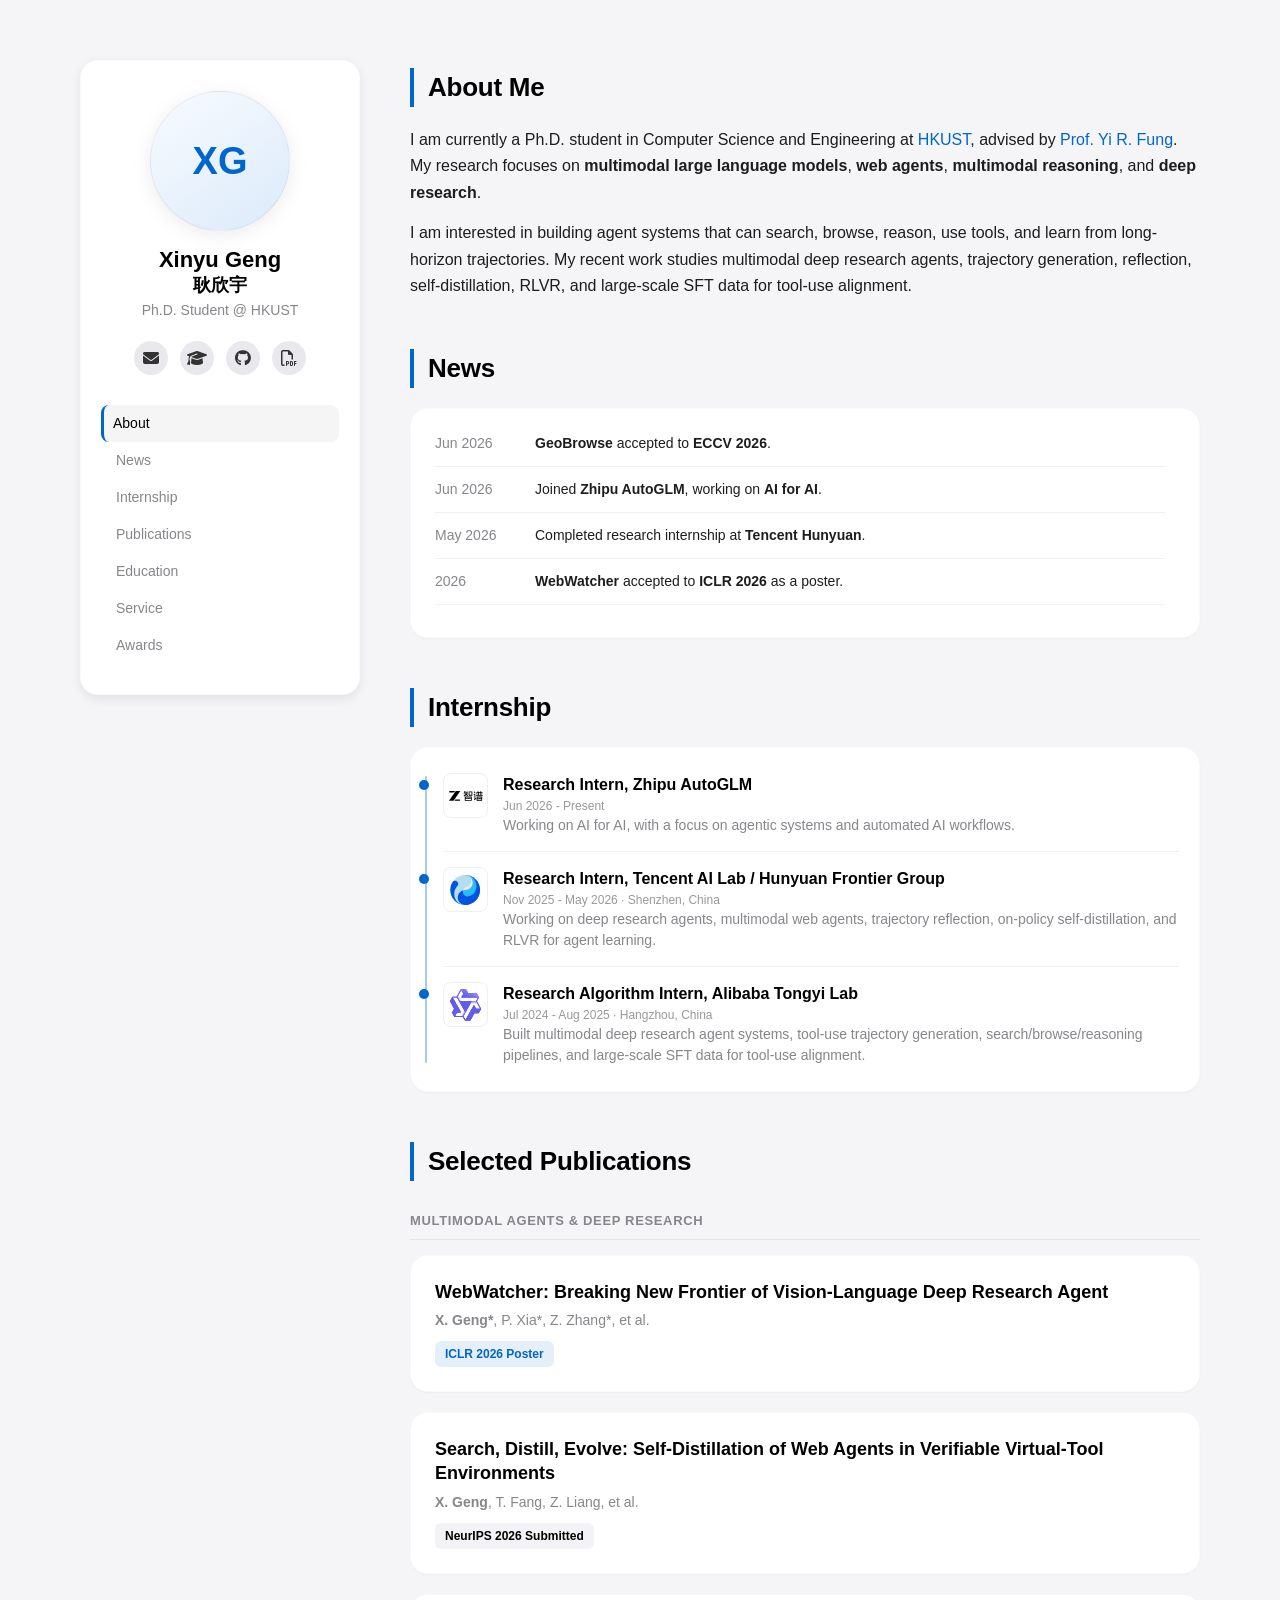
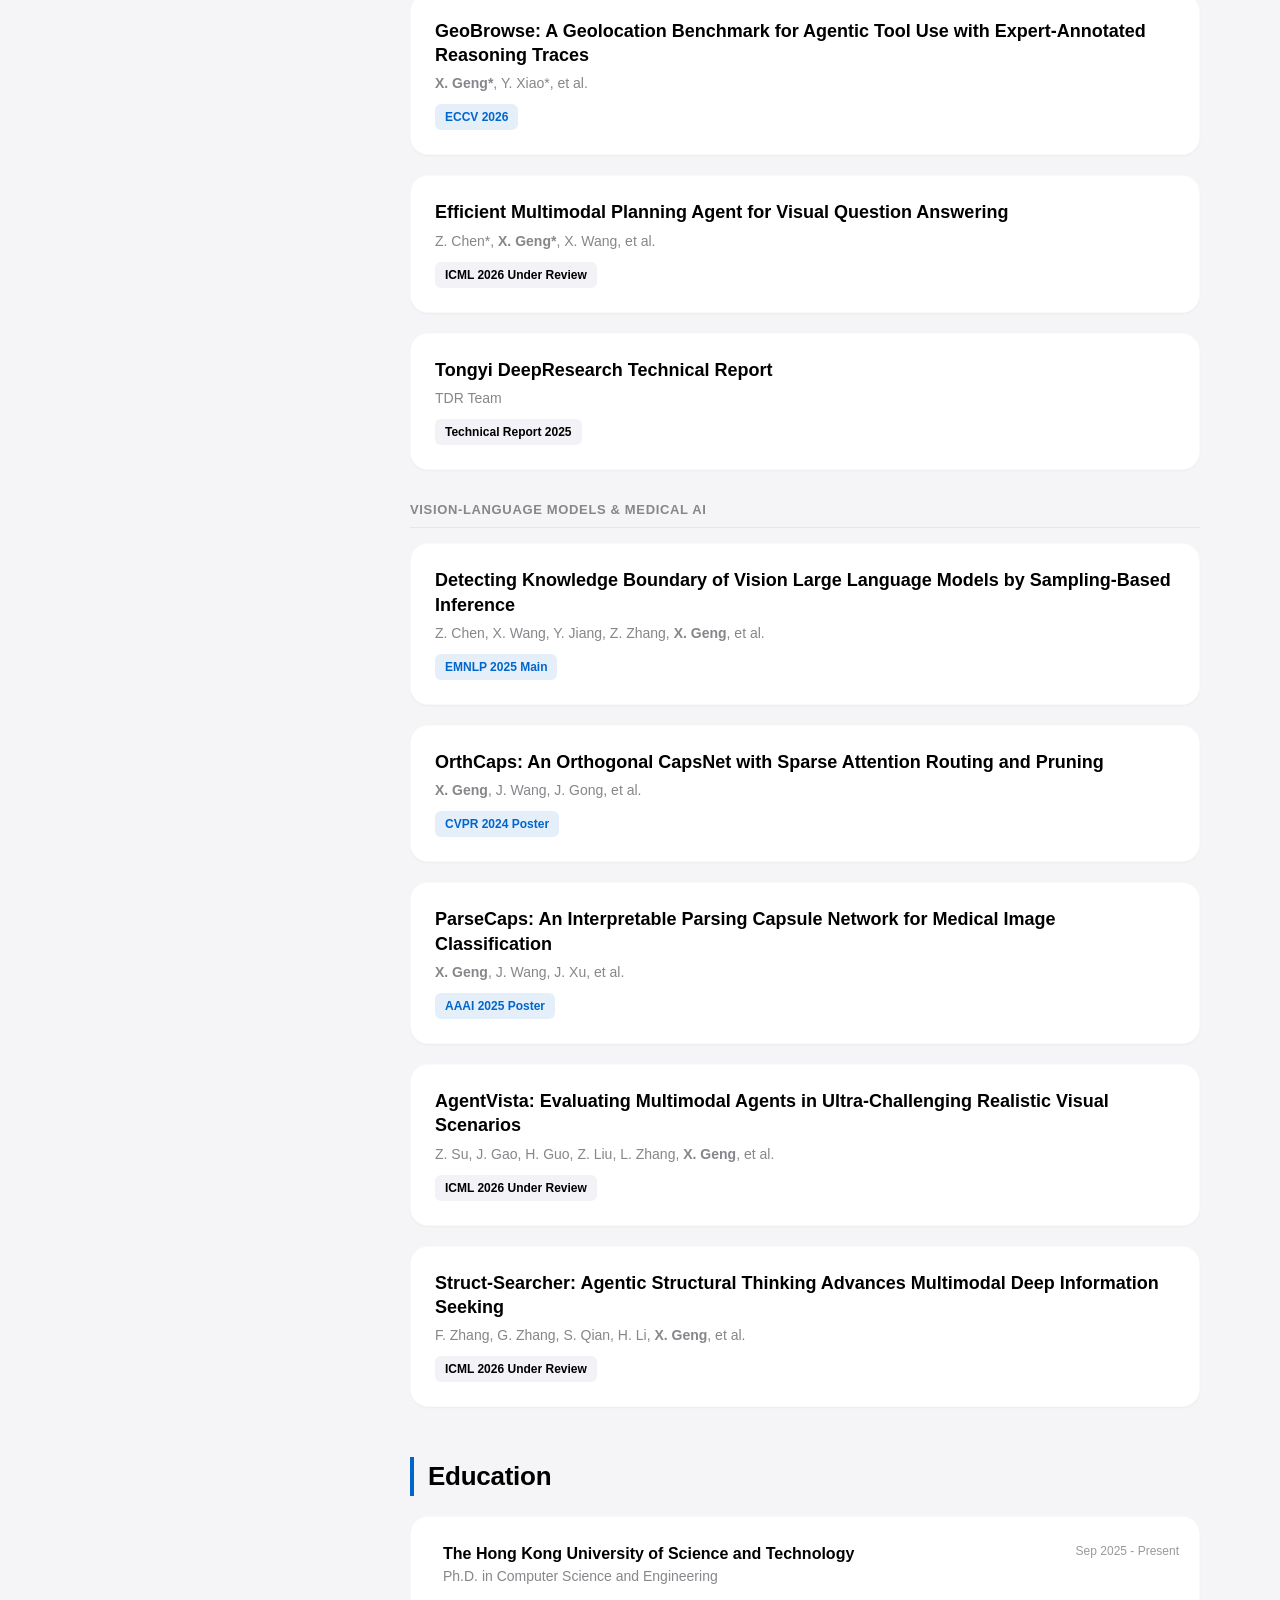
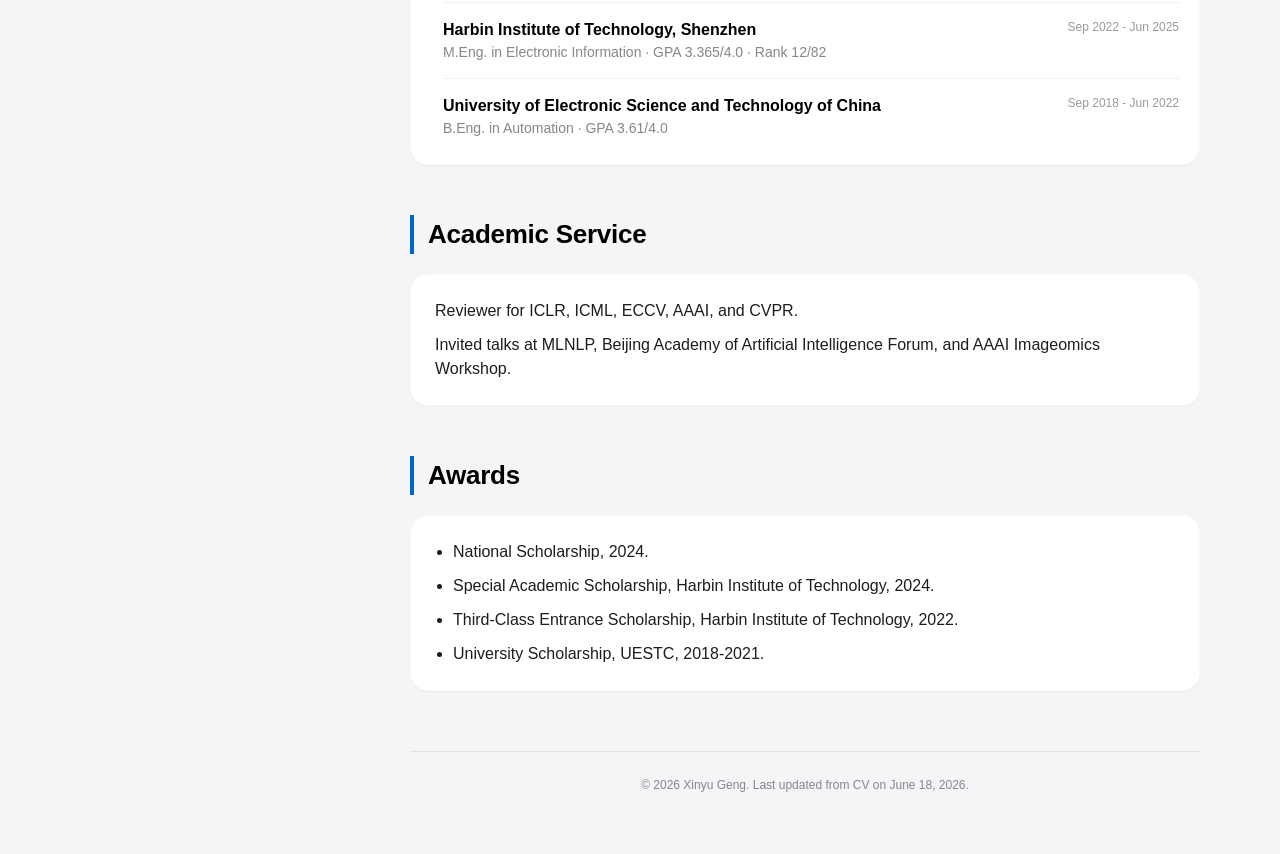
==== commit de9ba8bf: "Update internship and publications" ====
--- a/index.html
+++ b/index.html
@@ -32,7 +32,7 @@
           <ul class="nav-menu">
             <li><a href="#about" class="nav-link active">About</a></li>
             <li><a href="#news" class="nav-link">News</a></li>
-            <li><a href="#experience" class="nav-link">Experience</a></li>
+            <li><a href="#internship" class="nav-link">Internship</a></li>
             <li><a href="#publications" class="nav-link">Publications</a></li>
             <li><a href="#education" class="nav-link">Education</a></li>
             <li><a href="#service" class="nav-link">Service</a></li>
@@ -47,7 +47,8 @@
           <div class="about-text">
             <p>
               I am currently a Ph.D. student in Computer Science and Engineering at
-              <a href="https://www.hkust.edu.hk/" target="_blank" rel="noreferrer">HKUST</a>.
+              <a href="https://www.hkust.edu.hk/" target="_blank" rel="noreferrer">HKUST</a>,
+              advised by <a href="https://mayrfung.github.io/" target="_blank" rel="noreferrer">Prof. Yi R. Fung</a>.
               My research focuses on <b>multimodal large language models</b>, <b>web agents</b>,
               <b>multimodal reasoning</b>, and <b>deep research</b>.
             </p>
@@ -65,6 +66,18 @@
           <div class="news-card">
             <div class="news-scroll-area">
               <div class="news-item">
+                <span class="news-date">Jun 2026</span>
+                <span><b>GeoBrowse</b> accepted to <b>ECCV 2026</b>.</span>
+              </div>
+              <div class="news-item">
+                <span class="news-date">Jun 2026</span>
+                <span>Joined <b>Zhipu AutoGLM</b>, working on <b>AI for AI</b>.</span>
+              </div>
+              <div class="news-item">
+                <span class="news-date">May 2026</span>
+                <span>Completed research internship at <b>Tencent Hunyuan</b>.</span>
+              </div>
+              <div class="news-item">
                 <span class="news-date">2026</span>
                 <span><b>WebWatcher</b> accepted to <b>ICLR 2026</b> as a poster.</span>
               </div>
@@ -88,15 +101,25 @@
           </div>
         </section>
 
-        <section id="experience">
-          <h2>Research Experience</h2>
+        <section id="internship">
+          <h2>Internship</h2>
           <div class="exp-card">
             <div class="exp-timeline">
               <article class="exp-item">
-                <div class="exp-logo">T</div>
+                <div class="exp-logo"><img src="assets/logos/zhipu.svg" alt="Zhipu AI"></div>
+                <div class="exp-body">
+                  <div class="exp-title">Research Intern, Zhipu AutoGLM</div>
+                  <div class="exp-date">Jun 2026 - Present</div>
+                  <div class="exp-desc">
+                    Working on AI for AI, with a focus on agentic systems and automated AI workflows.
+                  </div>
+                </div>
+              </article>
+              <article class="exp-item">
+                <div class="exp-logo"><img src="assets/logos/hunyuan.svg" alt="Tencent Hunyuan"></div>
                 <div class="exp-body">
                   <div class="exp-title">Research Intern, Tencent AI Lab / Hunyuan Frontier Group</div>
-                  <div class="exp-date">Nov 2025 - Present · Shenzhen, China</div>
+                  <div class="exp-date">Nov 2025 - May 2026 · Shenzhen, China</div>
                   <div class="exp-desc">
                     Working on deep research agents, multimodal web agents, trajectory reflection,
                     on-policy self-distillation, and RLVR for agent learning.
@@ -104,7 +127,7 @@
                 </div>
               </article>
               <article class="exp-item">
-                <div class="exp-logo">A</div>
+                <div class="exp-logo"><img src="assets/logos/tongyi.svg" alt="Tongyi Lab"></div>
                 <div class="exp-body">
                   <div class="exp-title">Research Algorithm Intern, Alibaba Tongyi Lab</div>
                   <div class="exp-date">Jul 2024 - Aug 2025 · Hangzhou, China</div>
@@ -123,7 +146,6 @@
 
           <div class="topic-title">Multimodal Agents & Deep Research</div>
           <article class="paper-card">
-            <div class="paper-img paper-img-blue">WW</div>
             <div class="paper-content">
               <div class="paper-title">WebWatcher: Breaking New Frontier of Vision-Language Deep Research Agent</div>
               <div class="paper-authors"><b>X. Geng*</b>, P. Xia*, Z. Zhang*, et al.</div>
@@ -131,7 +153,6 @@
             </div>
           </article>
           <article class="paper-card">
-            <div class="paper-img paper-img-green">SDE</div>
             <div class="paper-content">
               <div class="paper-title">Search, Distill, Evolve: Self-Distillation of Web Agents in Verifiable Virtual-Tool Environments</div>
               <div class="paper-authors"><b>X. Geng</b>, T. Fang, Z. Liang, et al.</div>
@@ -139,15 +160,13 @@
             </div>
           </article>
           <article class="paper-card">
-            <div class="paper-img paper-img-purple">GB</div>
             <div class="paper-content">
               <div class="paper-title">GeoBrowse: A Geolocation Benchmark for Agentic Tool Use with Expert-Annotated Reasoning Traces</div>
               <div class="paper-authors"><b>X. Geng*</b>, Y. Xiao*, et al.</div>
-              <div><span class="paper-venue">ECCV 2026 Under Review</span></div>
-            </div>
-          </article>
-          <article class="paper-card">
-            <div class="paper-img paper-img-slate">EMP</div>
+              <div><span class="paper-venue highlight">ECCV 2026</span></div>
+            </div>
+          </article>
+          <article class="paper-card">
             <div class="paper-content">
               <div class="paper-title">Efficient Multimodal Planning Agent for Visual Question Answering</div>
               <div class="paper-authors">Z. Chen*, <b>X. Geng*</b>, X. Wang, et al.</div>
@@ -155,7 +174,6 @@
             </div>
           </article>
           <article class="paper-card">
-            <div class="paper-img paper-img-gold">TDR</div>
             <div class="paper-content">
               <div class="paper-title">Tongyi DeepResearch Technical Report</div>
               <div class="paper-authors">TDR Team</div>
@@ -165,7 +183,6 @@
 
           <div class="topic-title">Vision-Language Models & Medical AI</div>
           <article class="paper-card">
-            <div class="paper-img paper-img-red">KB</div>
             <div class="paper-content">
               <div class="paper-title">Detecting Knowledge Boundary of Vision Large Language Models by Sampling-Based Inference</div>
               <div class="paper-authors">Z. Chen, X. Wang, Y. Jiang, Z. Zhang, <b>X. Geng</b>, et al.</div>
@@ -173,7 +190,6 @@
             </div>
           </article>
           <article class="paper-card">
-            <div class="paper-img paper-img-blue">OC</div>
             <div class="paper-content">
               <div class="paper-title">OrthCaps: An Orthogonal CapsNet with Sparse Attention Routing and Pruning</div>
               <div class="paper-authors"><b>X. Geng</b>, J. Wang, J. Gong, et al.</div>
@@ -181,7 +197,6 @@
             </div>
           </article>
           <article class="paper-card">
-            <div class="paper-img paper-img-green">PC</div>
             <div class="paper-content">
               <div class="paper-title">ParseCaps: An Interpretable Parsing Capsule Network for Medical Image Classification</div>
               <div class="paper-authors"><b>X. Geng</b>, J. Wang, J. Xu, et al.</div>
@@ -189,7 +204,6 @@
             </div>
           </article>
           <article class="paper-card">
-            <div class="paper-img paper-img-purple">AV</div>
             <div class="paper-content">
               <div class="paper-title">AgentVista: Evaluating Multimodal Agents in Ultra-Challenging Realistic Visual Scenarios</div>
               <div class="paper-authors">Z. Su, J. Gao, H. Guo, Z. Liu, L. Zhang, <b>X. Geng</b>, et al.</div>
@@ -197,7 +211,6 @@
             </div>
           </article>
           <article class="paper-card">
-            <div class="paper-img paper-img-slate">SS</div>
             <div class="paper-content">
               <div class="paper-title">Struct-Searcher: Agentic Structural Thinking Advances Multimodal Deep Information Seeking</div>
               <div class="paper-authors">F. Zhang, G. Zhang, S. Qian, H. Li, <b>X. Geng</b>, et al.</div>
--- a/styles.css
+++ b/styles.css
@@ -297,6 +297,12 @@
   font-weight: 800;
 }
 
+.exp-logo img {
+  max-width: 34px;
+  max-height: 34px;
+  object-fit: contain;
+}
+
 .exp-body {
   flex: 1;
   min-width: 0;
@@ -329,38 +335,11 @@
 }
 
 .paper-card {
-  display: flex;
-  gap: 25px;
   margin-bottom: 20px;
   padding: 24px;
 }
 
-.paper-img {
-  display: flex;
-  flex: 0 0 auto;
-  align-items: center;
-  justify-content: center;
-  width: 240px;
-  height: 135px;
-  border: 1px solid rgba(0, 0, 0, 0.05);
-  border-radius: 10px;
-  color: #ffffff;
-  font-size: 30px;
-  font-weight: 800;
-}
-
-.paper-img-blue { background: linear-gradient(135deg, #0066cc, #55a6ff); }
-.paper-img-green { background: linear-gradient(135deg, #087f5b, #63d6a3); }
-.paper-img-purple { background: linear-gradient(135deg, #5f3dc4, #b197fc); }
-.paper-img-slate { background: linear-gradient(135deg, #334155, #94a3b8); }
-.paper-img-gold { background: linear-gradient(135deg, #b7791f, #f6d365); }
-.paper-img-red { background: linear-gradient(135deg, #c2410c, #fb923c); }
-
 .paper-content {
-  display: flex;
-  flex: 1;
-  flex-direction: column;
-  justify-content: center;
   min-width: 0;
 }
 
@@ -478,17 +457,6 @@
     display: none;
   }
 
-  .paper-card {
-    flex-direction: column;
-    gap: 15px;
-  }
-
-  .paper-img {
-    width: 100%;
-    height: auto;
-    aspect-ratio: 16 / 9;
-  }
-
   .exp-card {
     padding-left: 20px;
   }
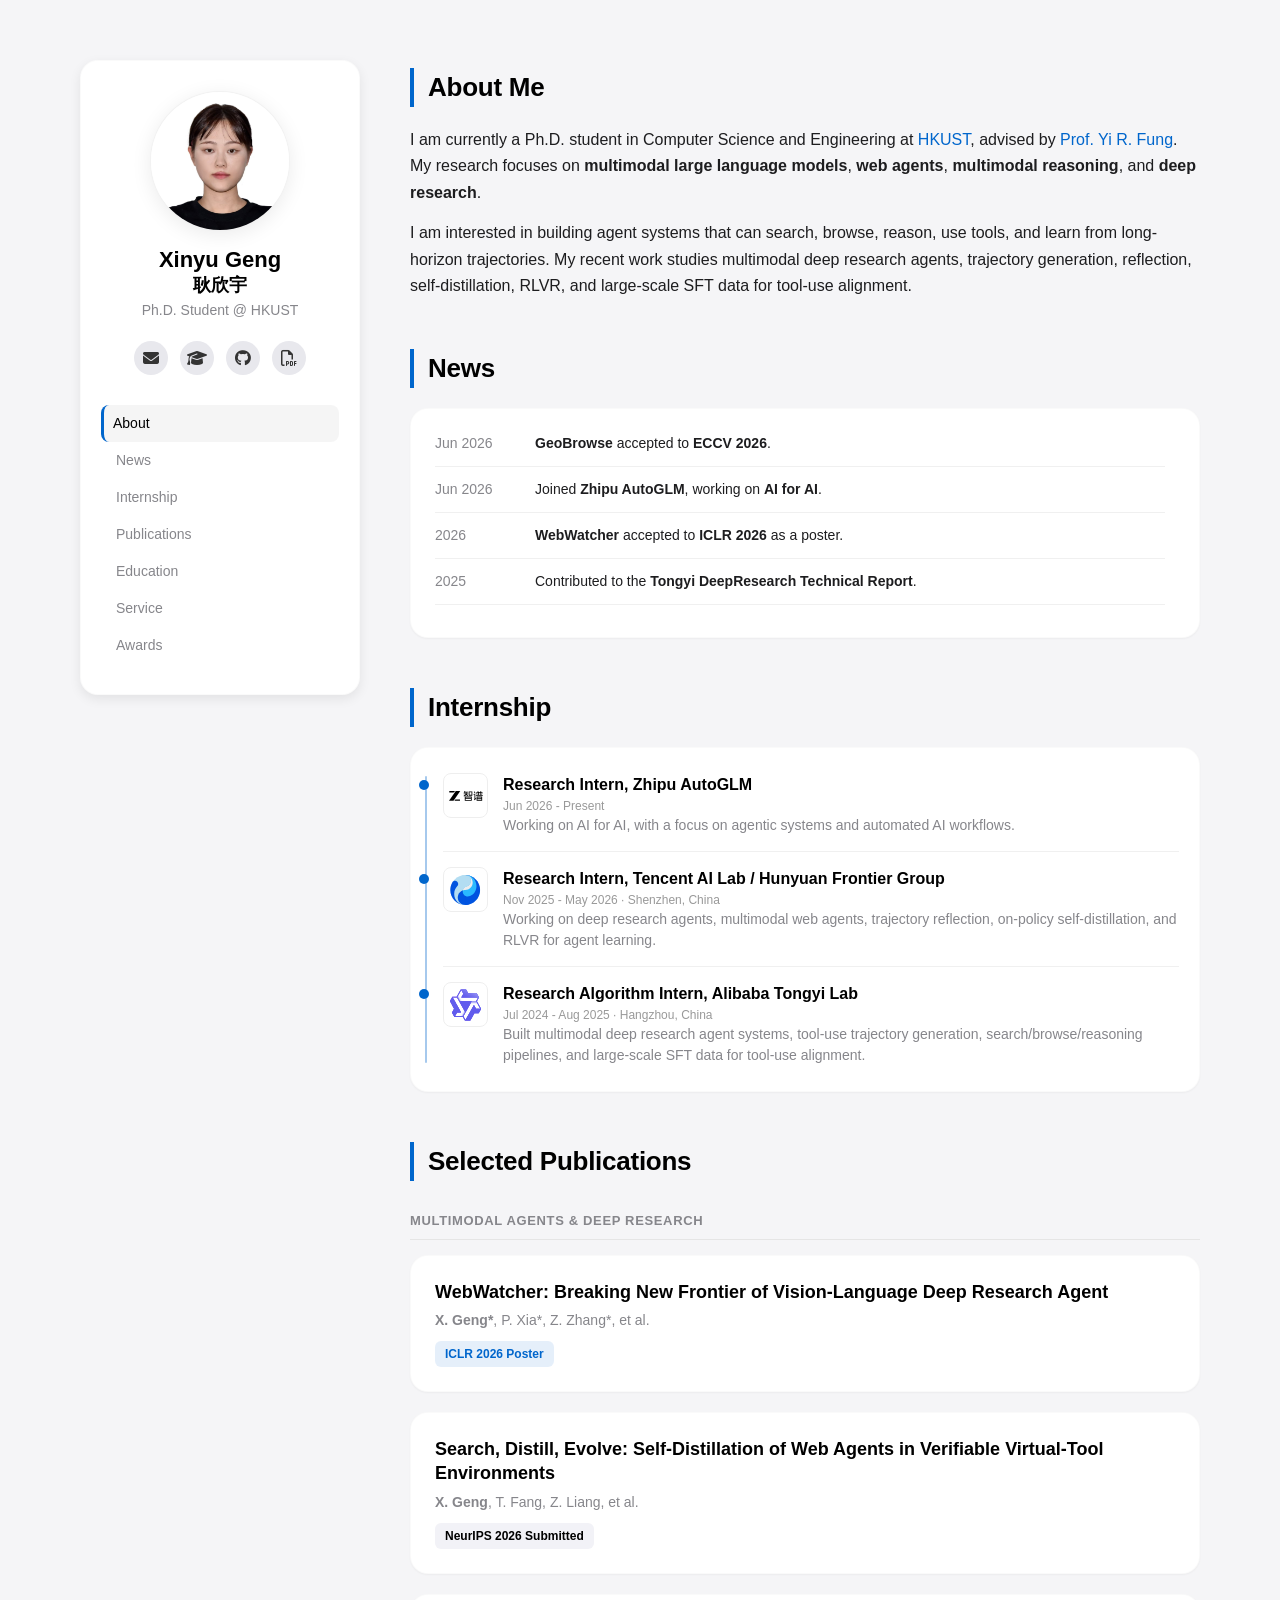
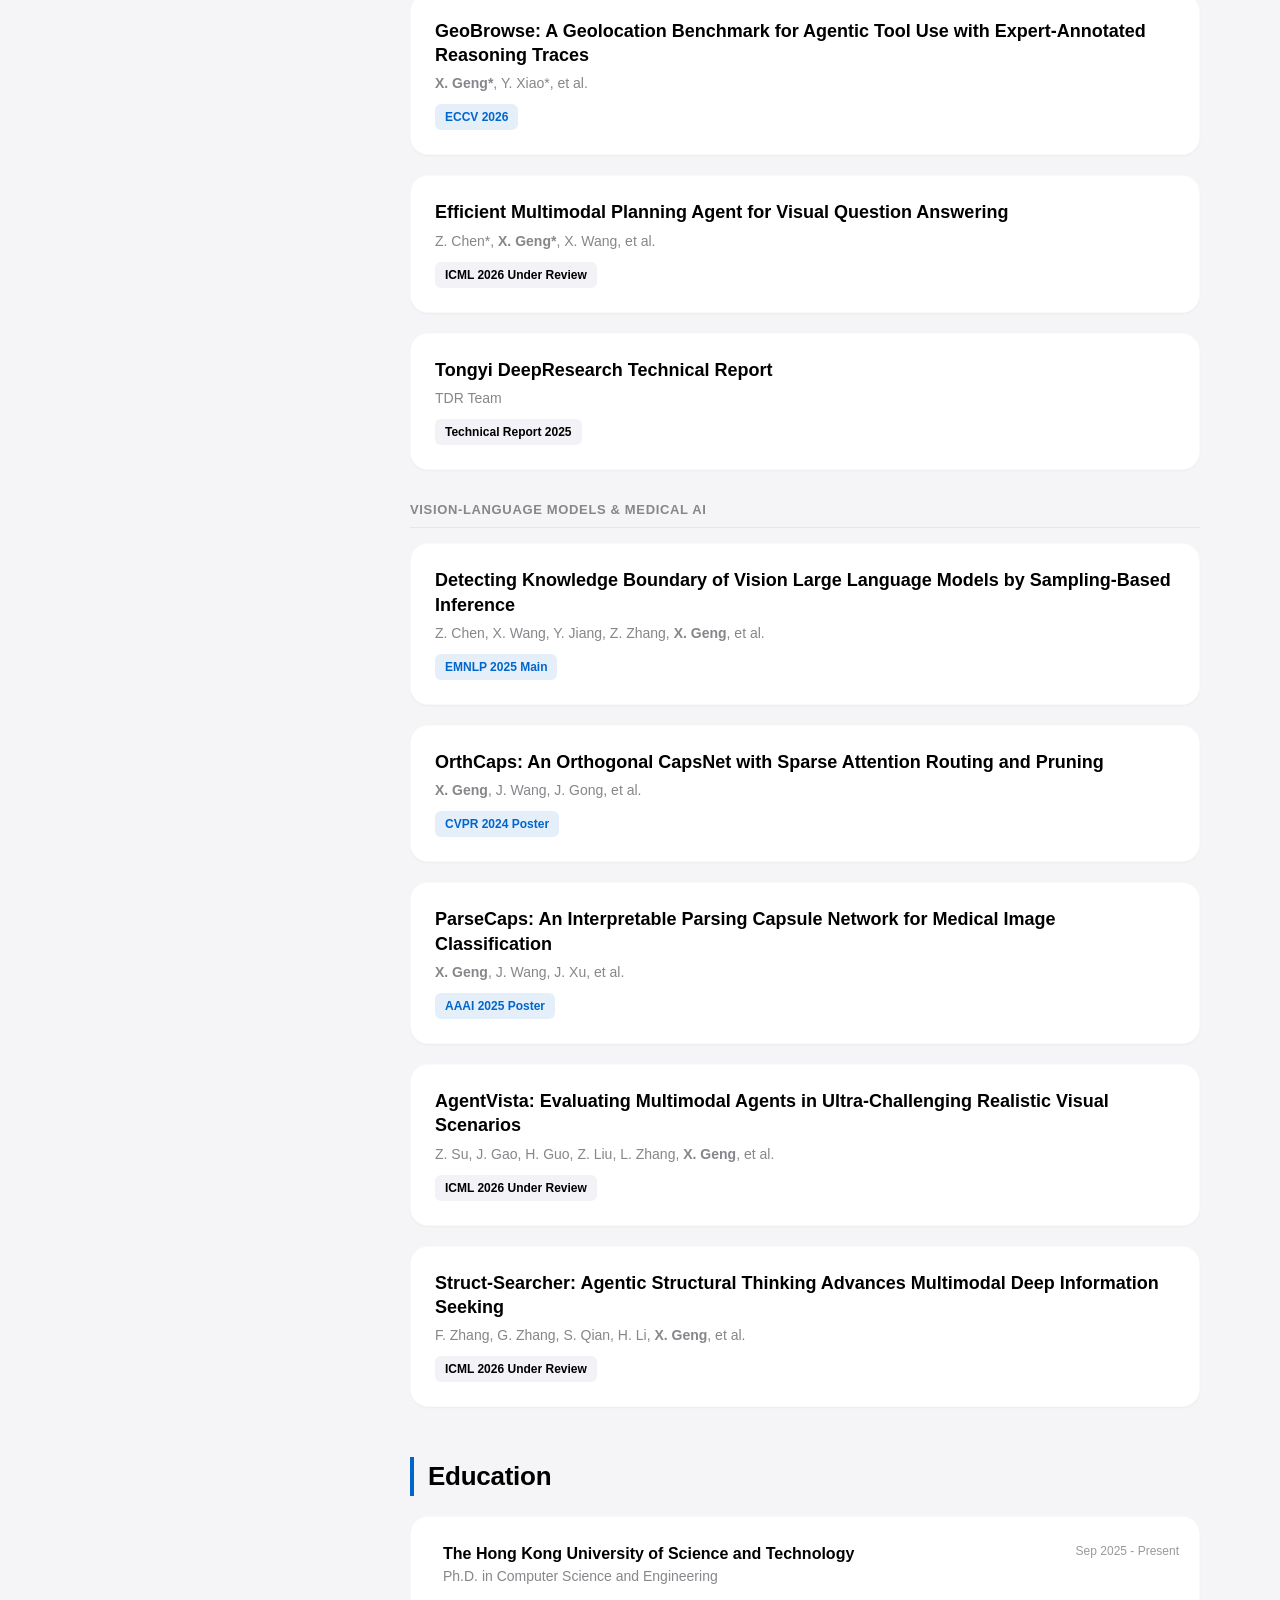
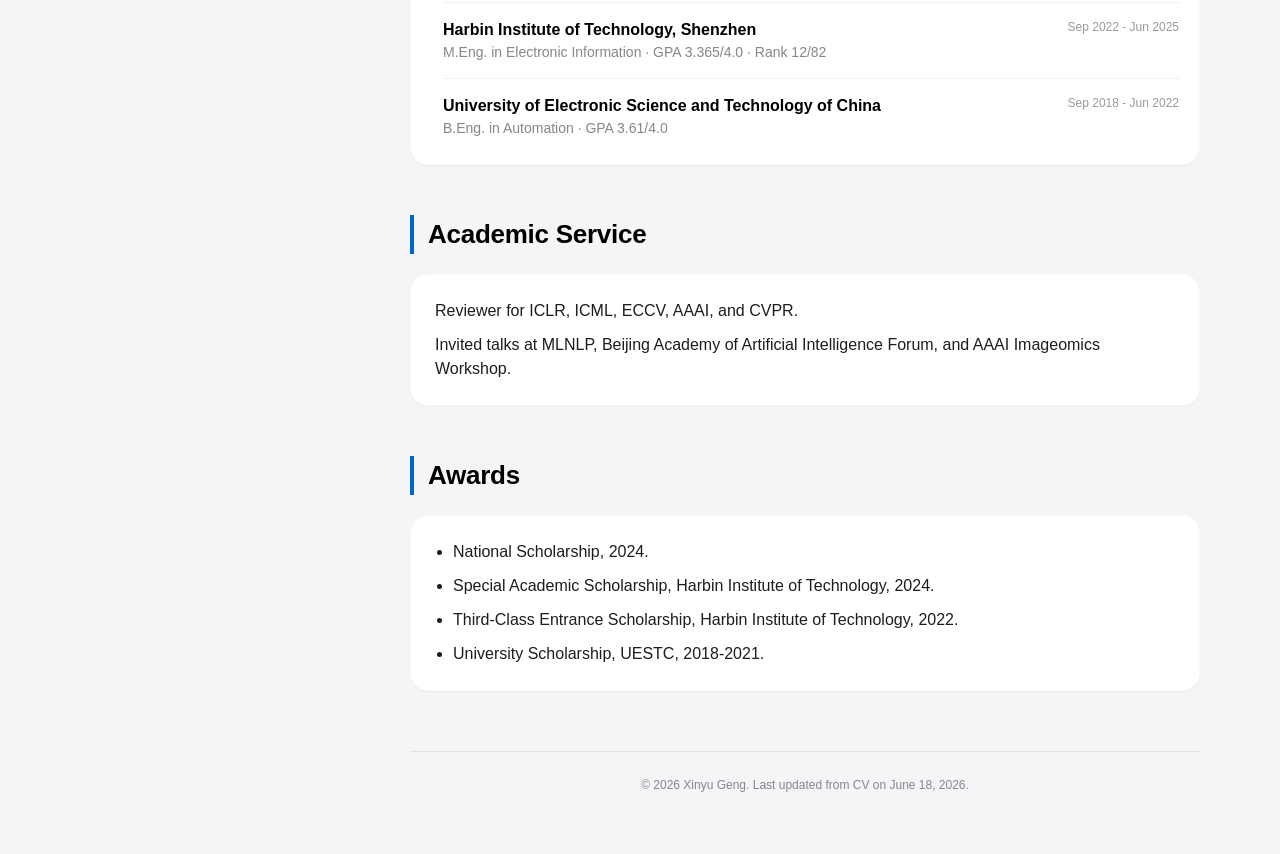
==== commit 099dcd44: "Add profile avatar and refine news" ====
--- a/index.html
+++ b/index.html
@@ -18,7 +18,7 @@
     <div class="container">
       <aside class="sidebar">
         <div class="profile-card">
-          <div class="avatar" aria-hidden="true">XG</div>
+          <img src="assets/avatar.jpg" alt="Xinyu Geng" class="avatar">
           <h1 class="name">Xinyu Geng <span lang="zh-Hans">耿欣宇</span></h1>
           <div class="role">Ph.D. Student @ HKUST</div>
 
@@ -74,12 +74,12 @@
                 <span>Joined <b>Zhipu AutoGLM</b>, working on <b>AI for AI</b>.</span>
               </div>
               <div class="news-item">
-                <span class="news-date">May 2026</span>
-                <span>Completed research internship at <b>Tencent Hunyuan</b>.</span>
-              </div>
-              <div class="news-item">
                 <span class="news-date">2026</span>
                 <span><b>WebWatcher</b> accepted to <b>ICLR 2026</b> as a poster.</span>
+              </div>
+              <div class="news-item">
+                <span class="news-date">2025</span>
+                <span>Contributed to the <b>Tongyi DeepResearch Technical Report</b>.</span>
               </div>
               <div class="news-item">
                 <span class="news-date">Nov 2025</span>
--- a/styles.css
+++ b/styles.css
@@ -73,19 +73,16 @@
 }
 
 .avatar {
-  display: flex;
-  align-items: center;
-  justify-content: center;
+  display: block;
   width: 140px;
   height: 140px;
   margin: 0 auto 15px;
   border: 1px solid rgba(0, 0, 0, 0.05);
   border-radius: 50%;
-  background: linear-gradient(145deg, #f8fbff, #dbeafa);
-  color: var(--accent-blue);
-  font-size: 38px;
-  font-weight: 800;
+  background: #ffffff;
   box-shadow: 0 4px 20px rgba(0, 0, 0, 0.08);
+  object-fit: cover;
+  object-position: center;
 }
 
 .name {
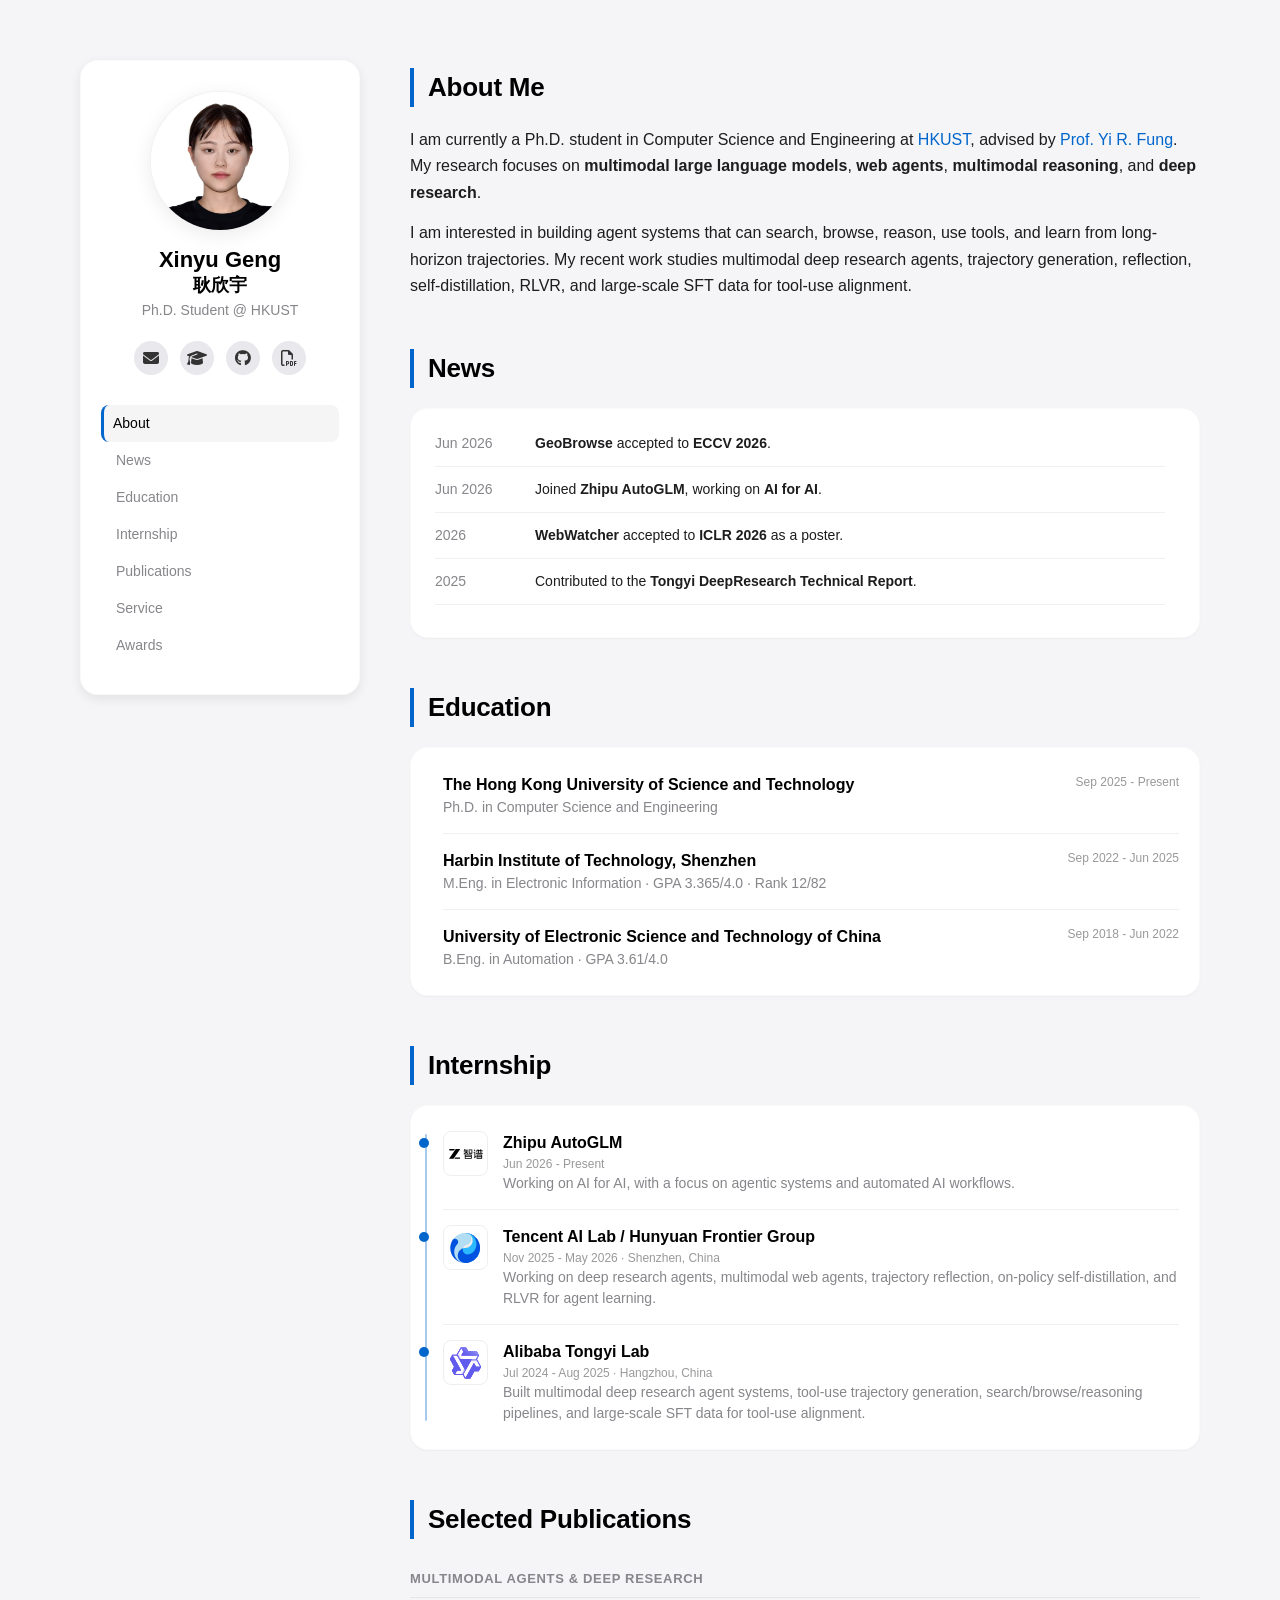
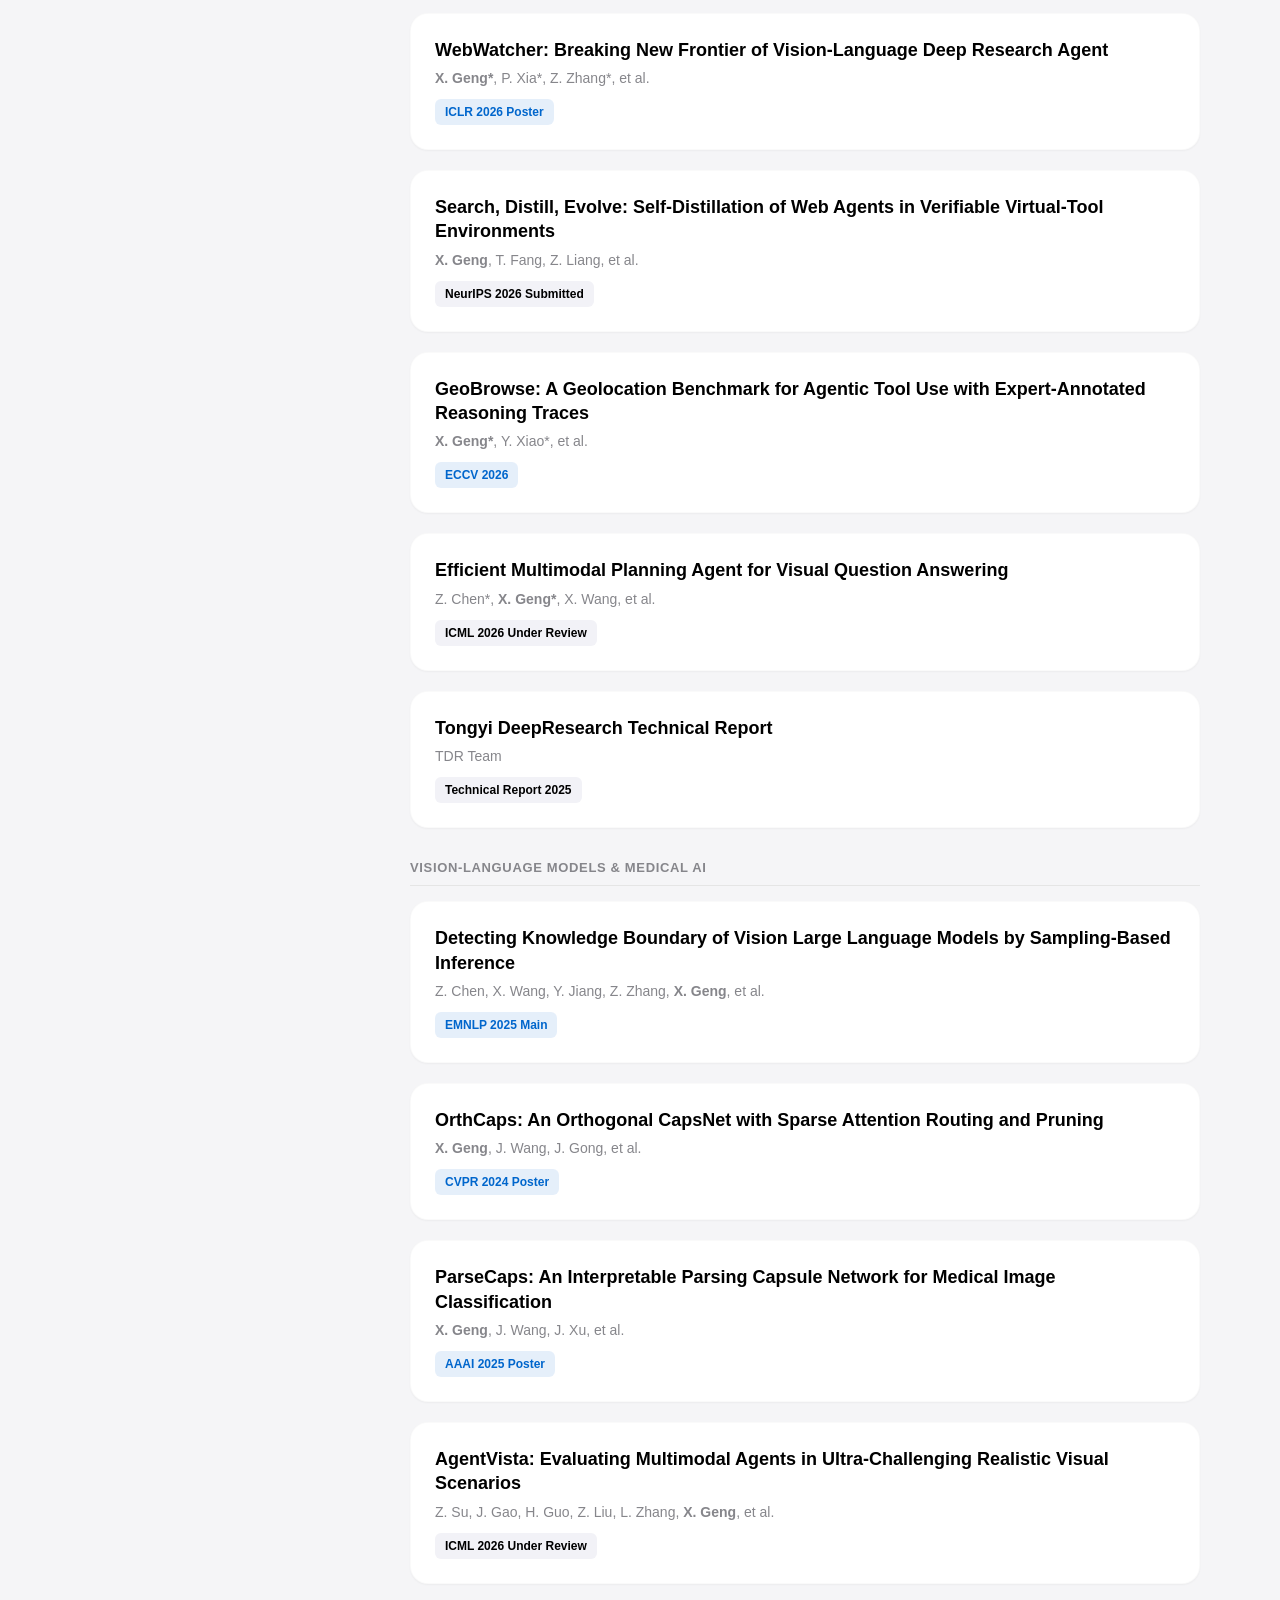
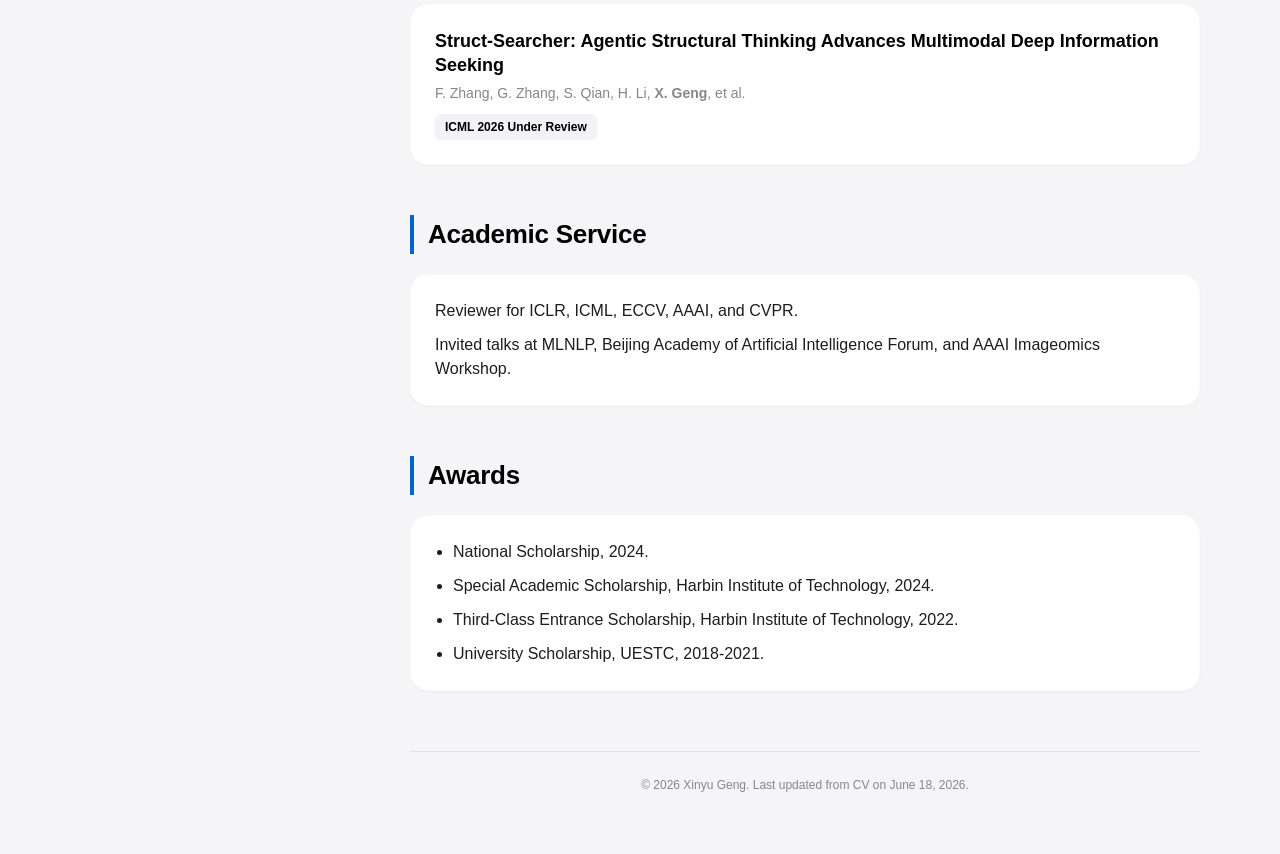
==== commit 4dd39b7d: "Reorder homepage sections" ====
--- a/index.html
+++ b/index.html
@@ -32,9 +32,9 @@
           <ul class="nav-menu">
             <li><a href="#about" class="nav-link active">About</a></li>
             <li><a href="#news" class="nav-link">News</a></li>
+            <li><a href="#education" class="nav-link">Education</a></li>
             <li><a href="#internship" class="nav-link">Internship</a></li>
             <li><a href="#publications" class="nav-link">Publications</a></li>
-            <li><a href="#education" class="nav-link">Education</a></li>
             <li><a href="#service" class="nav-link">Service</a></li>
             <li><a href="#awards" class="nav-link">Awards</a></li>
           </ul>
@@ -83,7 +83,7 @@
               </div>
               <div class="news-item">
                 <span class="news-date">Nov 2025</span>
-                <span>Joined <b>Tencent AI Lab / Hunyuan Frontier Group</b> as a Research Intern.</span>
+                <span>Joined <b>Tencent AI Lab / Hunyuan Frontier Group</b>.</span>
               </div>
               <div class="news-item">
                 <span class="news-date">Sep 2025</span>
@@ -97,6 +97,33 @@
                 <span class="news-date">2024</span>
                 <span><b>OrthCaps</b> accepted to <b>CVPR 2024</b> as a poster.</span>
               </div>
+            </div>
+          </div>
+        </section>
+
+        <section id="education">
+          <h2>Education</h2>
+          <div class="exp-card">
+            <div class="edu-item">
+              <div>
+                <div class="exp-title">The Hong Kong University of Science and Technology</div>
+                <div class="exp-desc">Ph.D. in Computer Science and Engineering</div>
+              </div>
+              <div class="exp-date">Sep 2025 - Present</div>
+            </div>
+            <div class="edu-item">
+              <div>
+                <div class="exp-title">Harbin Institute of Technology, Shenzhen</div>
+                <div class="exp-desc">M.Eng. in Electronic Information · GPA 3.365/4.0 · Rank 12/82</div>
+              </div>
+              <div class="exp-date">Sep 2022 - Jun 2025</div>
+            </div>
+            <div class="edu-item">
+              <div>
+                <div class="exp-title">University of Electronic Science and Technology of China</div>
+                <div class="exp-desc">B.Eng. in Automation · GPA 3.61/4.0</div>
+              </div>
+              <div class="exp-date">Sep 2018 - Jun 2022</div>
             </div>
           </div>
         </section>
@@ -108,7 +135,7 @@
               <article class="exp-item">
                 <div class="exp-logo"><img src="assets/logos/zhipu.svg" alt="Zhipu AI"></div>
                 <div class="exp-body">
-                  <div class="exp-title">Research Intern, Zhipu AutoGLM</div>
+                  <div class="exp-title">Zhipu AutoGLM</div>
                   <div class="exp-date">Jun 2026 - Present</div>
                   <div class="exp-desc">
                     Working on AI for AI, with a focus on agentic systems and automated AI workflows.
@@ -118,7 +145,7 @@
               <article class="exp-item">
                 <div class="exp-logo"><img src="assets/logos/hunyuan.svg" alt="Tencent Hunyuan"></div>
                 <div class="exp-body">
-                  <div class="exp-title">Research Intern, Tencent AI Lab / Hunyuan Frontier Group</div>
+                  <div class="exp-title">Tencent AI Lab / Hunyuan Frontier Group</div>
                   <div class="exp-date">Nov 2025 - May 2026 · Shenzhen, China</div>
                   <div class="exp-desc">
                     Working on deep research agents, multimodal web agents, trajectory reflection,
@@ -129,7 +156,7 @@
               <article class="exp-item">
                 <div class="exp-logo"><img src="assets/logos/tongyi.svg" alt="Tongyi Lab"></div>
                 <div class="exp-body">
-                  <div class="exp-title">Research Algorithm Intern, Alibaba Tongyi Lab</div>
+                  <div class="exp-title">Alibaba Tongyi Lab</div>
                   <div class="exp-date">Jul 2024 - Aug 2025 · Hangzhou, China</div>
                   <div class="exp-desc">
                     Built multimodal deep research agent systems, tool-use trajectory generation,
@@ -217,33 +244,6 @@
               <div><span class="paper-venue">ICML 2026 Under Review</span></div>
             </div>
           </article>
-        </section>
-
-        <section id="education">
-          <h2>Education</h2>
-          <div class="exp-card">
-            <div class="edu-item">
-              <div>
-                <div class="exp-title">The Hong Kong University of Science and Technology</div>
-                <div class="exp-desc">Ph.D. in Computer Science and Engineering</div>
-              </div>
-              <div class="exp-date">Sep 2025 - Present</div>
-            </div>
-            <div class="edu-item">
-              <div>
-                <div class="exp-title">Harbin Institute of Technology, Shenzhen</div>
-                <div class="exp-desc">M.Eng. in Electronic Information · GPA 3.365/4.0 · Rank 12/82</div>
-              </div>
-              <div class="exp-date">Sep 2022 - Jun 2025</div>
-            </div>
-            <div class="edu-item">
-              <div>
-                <div class="exp-title">University of Electronic Science and Technology of China</div>
-                <div class="exp-desc">B.Eng. in Automation · GPA 3.61/4.0</div>
-              </div>
-              <div class="exp-date">Sep 2018 - Jun 2022</div>
-            </div>
-          </div>
         </section>
 
         <section id="service">
